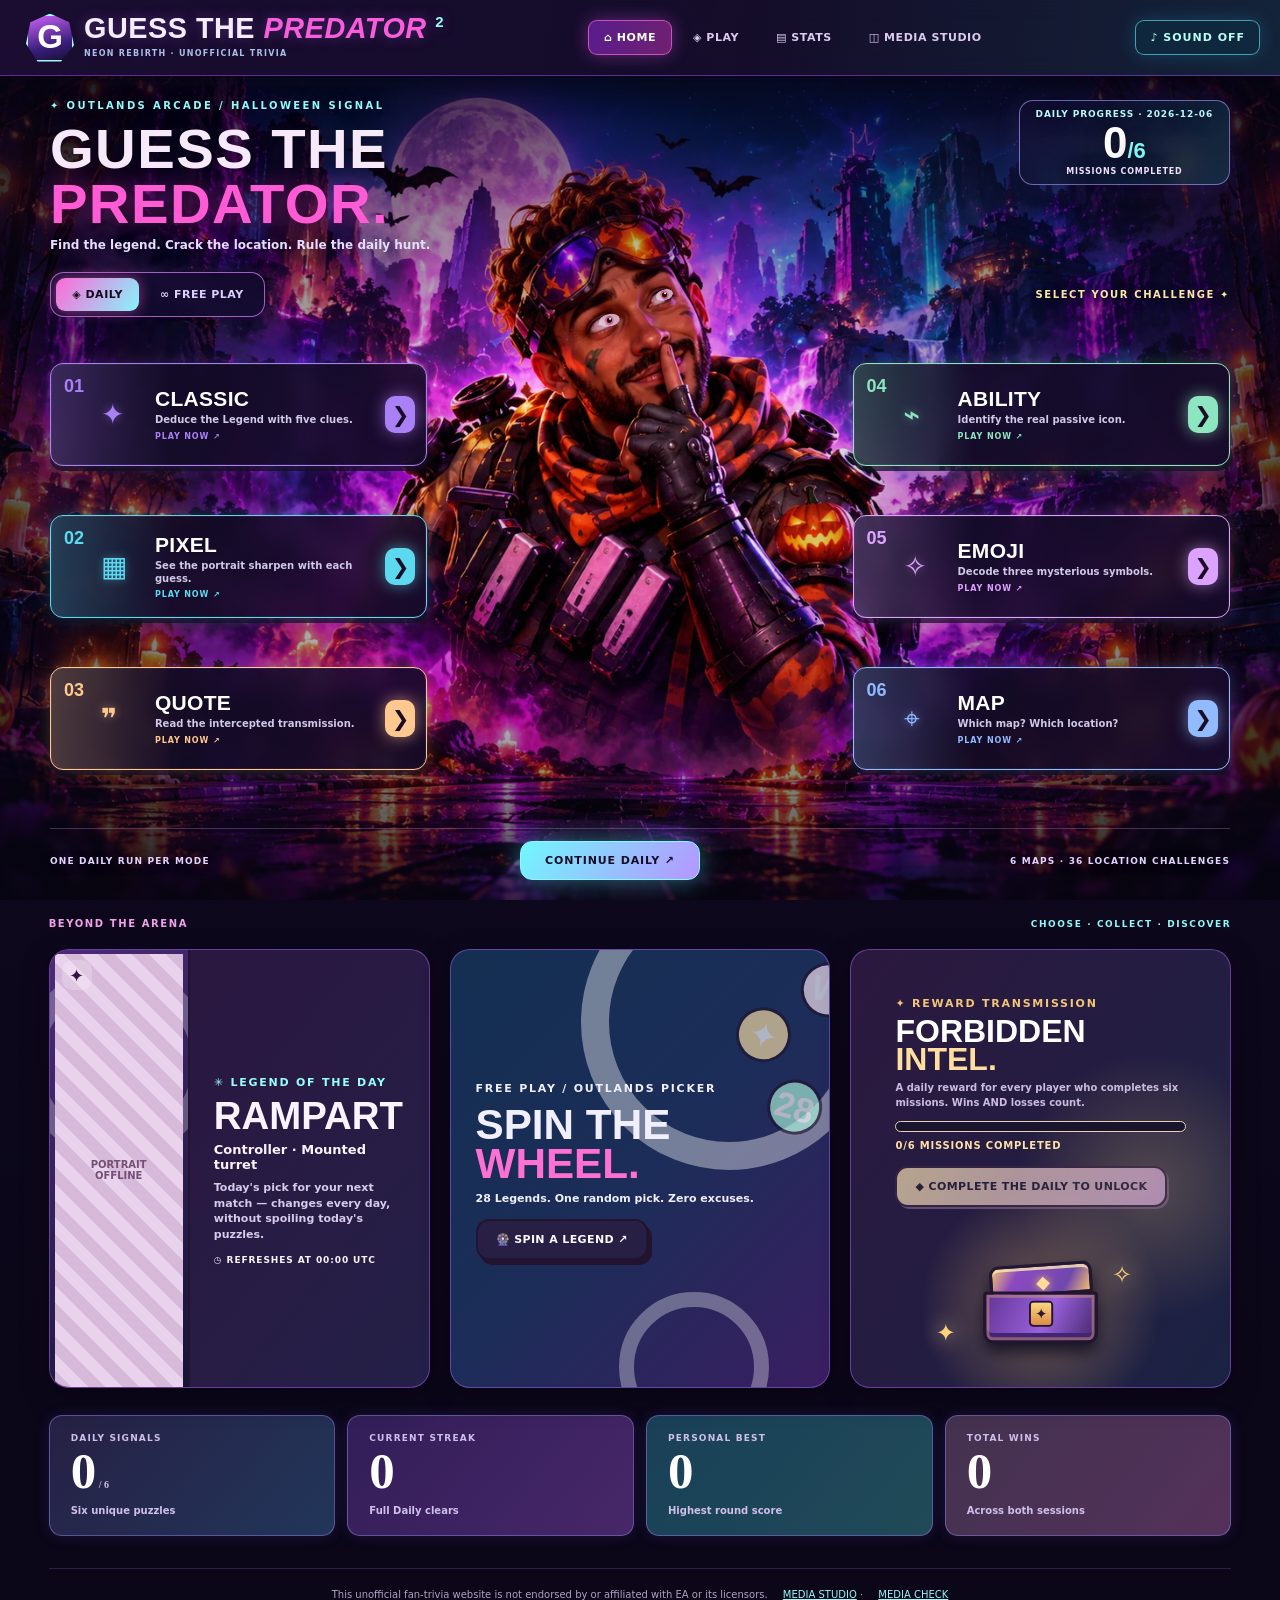
==== index.html @ 8cba3d2e "asd" ====
<!doctype html><html lang="en"><head><meta charset="utf-8"/><meta name="viewport" content="width=device-width,initial-scale=1"/><meta name="theme-color" content="#0b071b"/><meta name="description" content="Guess the Predator 2 — unofficial six-mode deduction arcade with Daily and Free Play."/><link rel="icon" href="./assets/favicon.svg" type="image/svg+xml"/><link rel="stylesheet" href="./styles.css?v=2.0.0"/><title>Guess the Predator 2 — Neon Rebirth</title></head><body><div id="app"></div><script type="module" src="./src/app.mjs?v=2.0.0"></script></body></html>
---- styles.css ----
:root{font-family:'DM Sans','Segoe UI',system-ui,sans-serif;color:#291339;background:#f4c3df;font-synthesis:none;text-rendering:optimizeLegibility;--ink:#2b173d;--muted:#6c5878;--pink:#f35eab;--hot:#ec4c9c;--pale:#fff3fa;--lav:#9a75e7;--lime:#b2f4d1;--blue:#afdffc;--border:rgba(49,24,64,.20);--shadow:5px 6px 0 #30183e}
*{box-sizing:border-box}html{scroll-behavior:smooth}body{margin:0;min-width:320px}button,input,select{font:inherit}button{cursor:pointer}button:disabled{cursor:not-allowed;opacity:.48;transform:none!important}a{color:inherit}button:focus-visible,input:focus-visible,select:focus-visible{outline:3px solid #fb57a6;outline-offset:3px}h1,h2,h3,p{margin-top:0}h1,h2,h3,.caps{font-family:'Barlow Condensed',Impact,sans-serif}body:before{content:"";position:fixed;inset:0;z-index:-3;background:radial-gradient(circle at 83% 14%,#ffe8a7 0,transparent 24%),radial-gradient(circle at 8% 44%,#d5abff 0,transparent 33%),radial-gradient(circle at 70% 82%,#ff93c8 0,transparent 34%),#f5c3e2}.wrap{width:min(1350px,calc(100% - 64px));margin-inline:auto}.app{position:relative;min-height:100vh;overflow:hidden}.app:before{content:"";position:fixed;inset:0;z-index:-2;pointer-events:none;opacity:.12;background:linear-gradient(90deg,#43234c 1px,transparent 1px),linear-gradient(#43234c 1px,transparent 1px);background-size:46px 46px;mask-image:linear-gradient(90deg,transparent,#000 30%,#000 80%,transparent)}.app:after{content:"";position:fixed;top:10%;right:-14%;width:42vw;height:42vw;pointer-events:none;border:70px solid #fa98cd22;border-radius:50%;z-index:-1}.app.no-motion *,.app.no-motion *:before,.app.no-motion *:after{animation:none!important;transition:none!important}
.top{height:83px;display:flex;align-items:center;justify-content:space-between;gap:18px;border-bottom:2px solid var(--ink);background:#fff6fadd;backdrop-filter:blur(12px);position:relative;z-index:8}.brand{display:flex;gap:11px;align-items:center;background:transparent;border:0;color:var(--ink);text-align:left;min-width:0}.brand-icon{display:grid;place-items:center;width:48px;height:48px;background:var(--ink);color:#ff83c5;font-size:30px;font-weight:900;clip-path:polygon(50% 0,100% 95%,0 95%);filter:drop-shadow(3px 3px 0 #e874b1)}.brand-text strong{font-family:'Barlow Condensed','Arial Narrow',Impact,sans-serif;font-size:25px;font-weight:900;letter-spacing:.01em;line-height:.9;display:block}.brand-text small{font-size:9px;letter-spacing:.15em;font-weight:900;color:#9b548e}.topnav,.top-actions{display:flex;gap:10px;align-items:center}.nav-item{background:transparent;border:0;border-radius:9px;padding:11px 13px;color:var(--ink);font-weight:900;font-size:11px;letter-spacing:.06em}.nav-item:hover,.nav-item.active{background:#ffdef0}.top-actions .switch{border-radius:9px;border:2px solid var(--ink);background:#fff;padding:10px 14px;font-size:10px;font-weight:900;box-shadow:2px 3px 0 var(--ink);white-space:nowrap}
.btn{border:2px solid var(--ink);background:#fff;color:var(--ink);padding:12px 18px;border-radius:13px;font-size:12px;font-weight:900;letter-spacing:.035em;box-shadow:4px 5px 0 var(--ink);transition:transform .16s ease,box-shadow .16s ease,background .16s ease;position:relative;isolation:isolate;overflow:hidden}.btn:hover:not(:disabled){transform:translate(-1px,-3px);box-shadow:5px 8px 0 var(--ink)}.btn:active:not(:disabled){transform:translate(3px,3px);box-shadow:1px 2px 0 var(--ink)}.btn:after{content:"";position:absolute;inset:-40%;transform:translateX(-180%) rotate(18deg);background:linear-gradient(90deg,transparent,#fff7,transparent);z-index:-1;transition:transform .6s}.btn:hover:after{transform:translateX(180%) rotate(18deg)}.btn.pink{background:#ff70af}.btn.dark{background:var(--ink);color:#fff5f9}.btn.lilac{background:#cbaaff}.btn.mint{background:#aff4d9}.btn.small{padding:9px 12px;border-radius:9px;box-shadow:2px 3px 0 var(--ink)}.btn.flat{box-shadow:none}.btn.ghost{background:#fff7fbac}.btn:disabled{box-shadow:2px 2px 0 #805f8c}
.pill{display:inline-flex;align-items:center;gap:7px;border:1.8px solid var(--ink);background:#fff1fa;border-radius:99px;padding:6px 11px;font-size:10px;font-weight:900;letter-spacing:.11em}.mini-dot{width:8px;height:8px;background:#22b385;border-radius:50%;box-shadow:0 0 0 3px #b8f7d9}.lead{font-size:14px;line-height:1.7;color:#5c3e6a;max-width:530px}.hero{display:grid;grid-template-columns:1fr 0.92fr;gap:29px;padding-top:42px;align-items:stretch}.hero-copy{padding:46px 0 30px}.hero h1{font-size:clamp(80px,10vw,148px);font-weight:900;line-height:.78;letter-spacing:-.02em;margin:25px 0 28px}.hero h1 span{color:#ef3c98;text-shadow:3px 4px 0 #4c2557}.hero .lead{font-size:17px}.hero-actions{display:flex;flex-wrap:wrap;gap:12px;margin:26px 0}.kicker{font-size:11px;letter-spacing:.16em;font-weight:900;color:#9b356e}.hero-post{font-size:10px;color:#8c5d7b;font-weight:800;letter-spacing:.07em}.hero-stage{min-height:430px;position:relative;background:linear-gradient(145deg,#bd94fc,#ff9ece 62%,#ffc4da);border:3px solid var(--ink);box-shadow:8px 9px 0 var(--ink);border-radius:24px;overflow:hidden;isolation:isolate}.stage-grid{position:absolute;inset:0;background:linear-gradient(90deg,#fff3 1px,transparent 1px),linear-gradient(#fff3 1px,transparent 1px);background-size:40px 40px;opacity:.4}.stage-ring{position:absolute;width:420px;height:420px;border:32px solid #ffffff55;top:6%;left:12%;border-radius:50%}.stage-star{position:absolute;right:25px;top:22px;font-size:52px;color:#39194c;transform:rotate(-15deg)}.stage-badge{position:absolute;top:27px;left:27px;background:#fff5f9;border:2px solid var(--ink);border-radius:8px;padding:10px 14px;font-size:10px;font-weight:900;letter-spacing:.16em;box-shadow:3px 4px 0 var(--ink);z-index:2}.stage-silhouette{position:absolute;inset:40px 15% 0;display:flex;align-items:flex-end;justify-content:center;z-index:1}.stage-silhouette .portrait-holder{height:105%;width:95%;filter:drop-shadow(5px 4px 0 #35113a33)}.stage-silhouette .portrait-holder img{width:100%;height:100%;object-fit:contain;object-position:bottom}.stage-silhouette.ghost-a{transform:translateX(-17%) scale(.92);opacity:.21;mix-blend-mode:screen;animation:echoLeft 8s ease-in-out infinite}.stage-silhouette.ghost-b{transform:translateX(19%) scale(.94);opacity:.18;mix-blend-mode:screen;animation:echoRight 8s ease-in-out infinite}.stage-silhouette.main{animation:heroBob 8s ease-in-out infinite}.stage-caption{position:absolute;left:20px;bottom:19px;z-index:2;background:var(--ink);color:#fff;padding:10px 16px;border-radius:8px;font-size:12px;font-weight:900}.stage-small{position:absolute;right:22px;bottom:24px;z-index:2;color:#fff;font-size:15px;font-weight:900}
@keyframes heroBob{50%{transform:translateX(-3%) translateY(-8px)}}@keyframes echoLeft{50%{transform:translateX(-28%) scale(.91);opacity:.29}}@keyframes echoRight{50%{transform:translateX(26%) scale(.94);opacity:.10}}
.dash{display:grid;grid-template-columns:repeat(4,1fr);gap:14px;margin:35px 0}.stat{background:#fff7fa;border:2px solid var(--ink);border-radius:16px;padding:17px 21px;box-shadow:4px 5px 0 var(--ink);min-height:105px}.stat:nth-child(2){background:#dbb9ff}.stat:nth-child(3){background:#bdf2df}.stat:nth-child(4){background:#ffd9aa}.stat label{display:block;color:#754c7c;font-size:9px;font-weight:900;letter-spacing:.13em}.stat strong{display:block;font-family:'Barlow Condensed';font-size:51px;font-weight:900;line-height:1.1}.stat small{font-size:10px;color:#754c7c;font-weight:800}
.section-head{display:flex;align-items:end;justify-content:space-between;gap:10px;margin:49px 0 18px}.section-head h2{font-size:64px;font-weight:900;line-height:.9;margin:7px 0}.section-head h2 span{color:#ee4196}.section-head p{margin:0;color:#734f77;font-size:12px}.session-tabs{display:inline-flex;background:#fff4fa;padding:5px;border:2px solid var(--ink);border-radius:13px;gap:4px}.session-tabs button{border:0;padding:10px 16px;border-radius:8px;font-weight:900;font-size:11px;background:transparent;color:#6d4d75}.session-tabs button.active{background:var(--ink);color:#fff}
.mode-grid{display:grid;grid-template-columns:repeat(5,minmax(0,1fr));gap:13px;margin-bottom:70px}.mode-tile{border:2px solid var(--ink);background:var(--tile);border-radius:18px;padding:19px 17px 17px;text-align:left;min-width:0;min-height:290px;display:flex;flex-direction:column;align-items:flex-start;justify-content:space-between;box-shadow:5px 6px 0 var(--ink);transition:transform .18s,box-shadow .18s;position:relative;overflow:hidden}.mode-tile:hover{transform:translateY(-6px) rotate(-1deg);box-shadow:7px 12px 0 var(--ink)}.mode-tile:after{content:"";width:160px;height:160px;position:absolute;top:27px;right:-83px;border:16px solid #fff7;border-radius:50%;pointer-events:none}.mode-index{font-size:10px;font-weight:900;letter-spacing:.16em;background:#fff8;padding:7px 8px;border-radius:8px}.mode-icon{align-self:center;font-size:90px;font-family:'Barlow Condensed',Impact,sans-serif;line-height:1;color:#341341;text-shadow:4px 4px 0 #ffffff88;transform:rotate(-8deg);transition:transform .22s}.mode-tile:hover .mode-icon{transform:rotate(0deg) scale(1.14)}.mode-bottom h3{font-size:42px;line-height:.9;margin:0 0 7px;word-break:normal}.mode-bottom p{font-size:11px;font-weight:600;color:#493352;margin:0;line-height:1.55}.mode-bottom small{display:block;margin:10px 0 0;font-weight:900;font-size:9px;letter-spacing:.07em}
.home-footer{font-size:10px;color:#6e5576;padding:25px 0 40px;border-top:2px solid #381e4e44;text-align:center;font-weight:800}.home-footer a{text-decoration:underline}
.game{padding:22px 0 65px}.game-topline{display:flex;justify-content:space-between;align-items:center;gap:12px}.tiny-link{background:transparent;border:0;font-size:11px;font-weight:900;color:#583664;padding:11px 0}.game-titlebar{display:flex;align-items:center;justify-content:space-between;gap:15px;margin:13px 0 12px}.game-titlebar h1{font-size:clamp(49px,6vw,77px);font-weight:900;line-height:.9;margin:4px 0 8px}.game-titlebar p{font-size:12px;margin:0;color:#714e7a}.game-status{display:flex;align-items:center;gap:12px;flex-wrap:wrap;justify-content:flex-end}.game-timer{display:flex;gap:7px;align-items:center;background:#fff2f7;border:2px solid var(--ink);border-radius:12px;padding:11px 13px;font-family:'Barlow Condensed';font-size:27px;font-weight:900;box-shadow:3px 4px 0 var(--ink);white-space:nowrap}.game-timer.urgent{background:#ff7fa3;animation:timerPulse .9s ease-in-out infinite}@keyframes timerPulse{50%{box-shadow:0 0 0 4px #ff669d66,3px 4px 0 var(--ink)}}.game-timer i{font-style:normal;font-size:20px}.game-attempts{font-family:'Barlow Condensed';font-size:30px;line-height:1;font-weight:900;background:#cba9f9;padding:11px 13px;border-radius:12px;border:2px solid var(--ink);box-shadow:3px 4px 0 var(--ink)}
.mode-rail{display:grid;grid-template-columns:repeat(5,1fr);gap:8px;margin-bottom:14px}.mode-tab{display:flex;align-items:center;gap:9px;padding:10px 13px;border-radius:12px;background:#fff4fa;border:2px solid #47295188;color:#62436c;text-align:left;font-size:11px;font-weight:900}.mode-tab b{font-size:18px;line-height:1}.mode-tab.active{background:var(--tile);border-color:var(--ink);color:var(--ink);box-shadow:3px 4px 0 var(--ink)}.mode-tab.done:after{content:'✓';font-size:15px;margin-left:auto;color:#179b6d}
.style-strip{display:flex;gap:12px;flex-wrap:wrap;align-items:center;justify-content:space-between;margin-bottom:16px;background:#fff9fc;border:2px solid #3d204f88;padding:11px 15px;border-radius:13px}.style-strip strong{font-size:11px;letter-spacing:.08em}.style-strip .style-description{font-size:10px;color:#76507b}.style-options{display:flex;align-items:center;gap:5px}.segment{border:1.6px solid #68446f;background:transparent;border-radius:9px;padding:8px 12px;font-size:10px;font-weight:900;color:#744d7c}.segment.active{background:var(--ink);color:#fff}.segment:disabled{opacity:.55}.style-strip .rush-btn{background:#ffe0ee;border-color:#ee4c91}.style-strip .rush-btn.active{background:#ff6daa;border-color:var(--ink);color:var(--ink)}
.game-layout{display:grid;grid-template-columns:minmax(0,2fr) minmax(0,3fr);gap:17px;align-items:stretch}.clue-card,.guess-card{min-width:0;border:2px solid var(--ink);border-radius:19px;box-shadow:5px 6px 0 var(--ink);overflow:hidden;background:#fff7fc}.panel-top{padding:11px 16px;display:flex;align-items:center;justify-content:space-between;border-bottom:2px solid #37223e44;background:#dfb8fa;font-size:10px;font-weight:900;letter-spacing:.1em}.panel-top small{font-size:9px;color:#694171;font-weight:900}.clue-card .panel-top{background:#edb6e1}.clue-visual{position:relative;height:382px;display:grid;place-items:center;overflow:hidden;background:linear-gradient(145deg,#ead4ff,#fdb7d7 58%,#ffc8c8)}.clue-visual:before{content:"";position:absolute;width:300px;height:300px;border:28px solid #fff8;border-radius:50%;transform:rotate(-14deg)}.clue-visual .classified-mark{position:relative;z-index:2;text-align:center;background:#2c163c;color:#fff7fa;padding:22px 20px;border-radius:15px;border:2px solid #ff7dbe;box-shadow:8px 9px 0 #35174450;transform:rotate(-3deg);width:min(84%,340px)}.classified-mark strong{display:block;font-family:'Barlow Condensed';font-size:56px;line-height:.91;font-weight:900}.classified-mark small{font-size:11px;letter-spacing:.16em;color:#fab1dd}.clue-foot{display:flex;gap:10px;align-items:center;justify-content:space-between;padding:12px 17px;font-size:11px;background:#fff5fb;font-weight:900;color:#6f4a79;min-height:49px}.visual-quote{padding:34px 30px;align-content:center;background:linear-gradient(135deg,#d5b7ff,#ff9cce)}.visual-quote .quote-glyph{position:absolute;top:-29px;left:20px;font-size:176px;color:#fff7;line-height:1}.visual-quote blockquote{position:relative;font-family:'Barlow Condensed';font-size:clamp(31px,3vw,48px);font-weight:700;line-height:1.03;text-align:center;margin:0;color:#321941;z-index:1}.visual-ability{text-align:center;padding:24px}.ability-pictogram{display:grid;place-items:center;width:132px;height:132px;margin:5px auto 10px;background:#fff3f9;border:3px solid var(--ink);box-shadow:6px 7px 0 #3e2255;border-radius:26px;transform:rotate(-6deg);font-size:90px;color:#e43f97}.ability-text{font-family:'Barlow Condensed';font-size:31px;line-height:1.08;font-weight:800;max-width:405px}.visual-emoji{display:flex;flex-wrap:wrap;justify-content:center;align-items:center;align-content:center;gap:12px;padding:25px}.emoji-token{font-size:40px;display:grid;place-items:center;width:79px;height:79px;border:2px solid var(--ink);border-radius:13px;background:#fff2fa;box-shadow:3px 4px 0 var(--ink)}.emoji-token.locked{background:#d4a6cf;color:#7c527e;font-size:33px}.visual-pixel{background:linear-gradient(140deg,#c39ff4,#ed9acf 55%,#ffbfcc);overflow:hidden}.pixel-art{width:100%;height:100%;display:grid;place-items:center;position:relative;overflow:hidden}.pixel-art .portrait-holder{width:var(--pixel-size,70px);height:var(--pixel-size,70px);min-width:var(--pixel-size,70px);min-height:var(--pixel-size,70px);position:absolute;top:50%;left:50%;transform:translate(-50%,-50%) scale(var(--pixel-scale,5.5));image-rendering:pixelated}.pixel-art .portrait-holder img{width:100%;height:100%;object-fit:cover;image-rendering:pixelated}.pixel-dots{position:absolute;inset:0;background:linear-gradient(90deg,#301c4b08 1px,transparent 1px),linear-gradient(#301c4b08 1px,transparent 1px);background-size:14px 14px;pointer-events:none}.pixel-caption{position:absolute;bottom:15px;right:18px;border:2px solid var(--ink);background:#fff3f9;padding:8px 13px;font-size:11px;font-weight:900;border-radius:9px;z-index:3}.portrait-holder{display:flex;align-items:center;justify-content:center;position:relative}.portrait-holder img{width:100%;height:100%;object-fit:cover;display:block}.portrait-unavailable{width:100%;height:100%;display:flex;flex-direction:column;justify-content:center;align-items:center;background:repeating-linear-gradient(45deg,#d7bad9,#d7bad9 12px,#e9d2eb 12px,#e9d2eb 24px);font-size:10px;font-weight:900;color:#734f76;text-align:center;padding:10px}
.guess-card .guess-body{padding:19px 22px 20px}.guess-top{display:flex;align-items:center;justify-content:space-between;gap:10px;margin-bottom:9px}.guess-top h2{font-size:41px;line-height:.96;margin:0}.guess-top small{font-size:10px;font-weight:900;color:#8c618f;letter-spacing:.11em}.search-wrap{position:relative;display:flex;align-items:center;gap:9px}.search-wrap input{min-width:0;flex:1;border:2px solid var(--ink);background:#fffafc;color:var(--ink);border-radius:12px;padding:14px;font-size:14px;font-weight:700;box-shadow:inset 0 2px 0 #eacbe1}.search-wrap .btn{padding:14px}.search-list{position:absolute;top:58px;left:0;right:0;z-index:10;max-height:260px;overflow:auto;border:2px solid var(--ink);border-radius:12px;background:#fff9fc;box-shadow:4px 6px 0 var(--ink)}.search-result{width:100%;display:flex;align-items:center;gap:11px;padding:8px 12px;background:#fff;border:0;border-bottom:1px solid #e7cee7;text-align:left;color:var(--ink);font-size:12px;font-weight:900}.search-result:hover{background:#ffdfed}.search-result .portrait-holder{width:35px;height:37px;flex-shrink:0;border:1px solid #ad79b0;border-radius:7px;overflow:hidden}.search-result small{margin-left:auto;color:#9e6d9d;font-size:9px}.guess-tools{display:flex;gap:9px;align-items:center;flex-wrap:wrap;margin:11px 0 13px}.guess-tools .btn{font-size:10px}.guess-tools small{font-size:10px;color:#916996;font-weight:800}.flash{background:#fff0f6;border:2px solid #ef9bd2;border-radius:11px;padding:10px 12px;display:flex;align-items:center;gap:10px;margin:13px 0;min-height:54px;font-size:11px;font-weight:900}.flash.good{border-color:#27865f;background:#dcffe9}.flash.bad{border-color:#d24d77;background:#ffe3ed}.flash .signal-mark{font-size:23px;flex:0 0 24px}.flash strong{display:block;font-size:12px}.flash small{color:#794a77;font-size:10px}.flash.idle{color:#7c537e}.scanner-head{display:flex;align-items:center;justify-content:space-between;margin:18px 0 8px;gap:9px}.scanner-head strong{font-size:10px;letter-spacing:.08em;font-weight:900}.scanner-head small{font-size:9px;font-weight:900;color:#845c88}.scanner{display:grid;grid-template-columns:repeat(5,minmax(0,1fr));gap:6px}.scan-cell{display:flex;flex-direction:column;justify-content:space-between;align-items:center;text-align:center;padding:11px 4px 9px;border-radius:10px;border:1.8px solid #795480;background:#f4e3f3;min-height:91px;gap:5px;overflow:hidden}.scan-cell small{font-size:8px;letter-spacing:.02em;font-weight:900}.scan-cell strong{font-family:'Barlow Condensed';font-size:clamp(13px,1.4vw,19px);font-weight:800;line-height:1.02;overflow-wrap:anywhere}.scan-cell span{font-size:8px;font-weight:900}.scan-cell.good{background:#aaf2d1;border-color:#167754;color:#174c38}.scan-cell.bad{background:#ffc0d0;border-color:#b3326d;color:#731746}.scan-cell.hinted{background:#f8db9e;border-color:#9f6420;color:#6d4014}.scan-cell.unknown{opacity:.7}.scan-cell.new{animation:popIn .35s cubic-bezier(.19,1.4,.45,1)}@keyframes popIn{0%{transform:scale(.90)}65%{transform:scale(1.04)}100%{transform:scale(1)}}
.hint-row{display:flex;gap:10px;align-items:center;justify-content:space-between;flex-wrap:wrap;margin:13px 0 10px}.hint-row .btn{padding:9px 12px;font-size:10px}.hint-row small{font-size:10px;color:#7e5785;font-weight:800}.tried-list{display:flex;flex-wrap:wrap;gap:5px;margin-top:11px}.tried-list .used{border-radius:7px;background:#eccee3;border:1px solid #916a9a;padding:5px 8px;font-size:9px;font-weight:900}.tried-list .used:after{content:' ×';color:#a33b73}.end-panel{text-align:center;padding:22px 14px 0}.end-panel .rank{display:grid;place-items:center;border-radius:20px;background:#ff91c0;border:3px solid var(--ink);box-shadow:6px 7px 0 var(--ink);width:91px;height:91px;margin:0 auto 16px;font-family:'Barlow Condensed';font-size:70px;font-weight:900;transform:rotate(-5deg)}.end-panel h2{font-size:55px;line-height:.9;margin:0 0 10px}.end-panel p{font-size:12px;color:#714678;line-height:1.6}.end-actions{display:flex;gap:9px;justify-content:center;flex-wrap:wrap;margin-top:16px}.answer-tag{display:flex;align-items:center;justify-content:center;gap:10px;margin:13px 0}.answer-tag .portrait-holder{width:70px;height:73px;border-radius:12px;overflow:hidden;border:2px solid var(--ink)}.answer-tag strong{font-size:22px;font-weight:900}.game-bottom{display:grid;grid-template-columns:1.15fr 1fr;gap:15px;margin-top:18px}.bottom-card{background:#fff7fb;border:2px solid var(--ink);border-radius:16px;padding:16px 18px;box-shadow:3px 4px 0 var(--ink)}.bottom-card h3{font-size:26px;margin:0 0 6px}.bottom-card p{font-size:11px;color:#765880;margin:0;line-height:1.6}.bottom-card .signal-log{display:flex;flex-wrap:wrap;gap:7px;margin-top:10px}.log-item{padding:7px 10px;border-radius:8px;border:1.5px solid #aa6d9d;background:#f9e3ed;font-size:10px;font-weight:800}.log-item.match{background:#c2f5db;border-color:#539b77}.log-item.mismatch{background:#ffd7e5;border-color:#cb7690}
.records{padding:62px 0}.records h1{font-size:clamp(74px,11vw,123px);margin:8px 0 12px;line-height:.82}.records .lead{max-width:700px}.records .dash{margin-top:28px}.record-rows{display:grid;gap:8px;max-width:720px;margin:25px 0}.record-row{display:flex;justify-content:space-between;align-items:center;gap:10px;border:2px solid #54315688;border-radius:12px;padding:12px 16px;background:#fff5fb;font-size:12px;font-weight:900}
.picker-backdrop{position:fixed;inset:0;background:#24112bdd;z-index:25;display:grid;place-items:center;padding:18px;backdrop-filter:blur(7px)}.picker{width:min(1060px,100%);height:min(720px,calc(100vh - 32px));display:flex;flex-direction:column;background:#fff6fb;border:3px solid var(--ink);border-radius:21px;box-shadow:12px 12px 0 #120b20;overflow:hidden}.picker-header{display:flex;justify-content:space-between;gap:15px;align-items:center;padding:19px 24px;background:#f4a6d4;border-bottom:2px solid var(--ink)}.picker-header h2{font-size:47px;line-height:.85;margin:4px 0}.picker-header p{font-size:11px;margin:7px 0 0;color:#6a3f65;font-weight:700}.picker-search{display:flex;align-items:center;gap:9px;padding:13px 22px}.picker-search input{flex:1;min-width:0;border:2px solid var(--ink);border-radius:11px;padding:12px 14px;background:#fff;font-size:13px;font-weight:700}.picker-search select{border:2px solid var(--ink);border-radius:10px;padding:11px;background:#fff;font-size:11px;font-weight:900}.class-filters{display:flex;gap:7px;overflow-x:auto;padding:0 22px 13px;scrollbar-width:thin}.filter-btn{border:2px solid #824d7a;color:#5c3864;background:#fff9fc;border-radius:999px;padding:9px 12px;white-space:nowrap;font-size:10px;font-weight:900}.filter-btn.active{background:#ed5fa5;border-color:var(--ink);color:#291439}.filter-btn:hover{background:#ffe4f0}.picker-count{padding:0 24px 8px;font-size:10px;font-weight:900;color:#7f5a86}.picker-grid{display:grid;grid-template-columns:repeat(6,minmax(0,1fr));gap:10px;padding:11px 22px 22px;overflow-y:auto;align-content:start}.picker-legend{border:2px solid #673d6d;background:#fce5f4;border-radius:12px;min-width:0;overflow:hidden;text-align:left;color:#3e214d;padding:0;box-shadow:2px 3px 0 #512b58;transition:transform .18s,box-shadow .18s}.picker-legend:hover{transform:translateY(-4px);box-shadow:3px 7px 0 #512b58}.picker-legend .portrait-holder{height:126px;background:linear-gradient(155deg,#dbb6f4,#f9bddc);width:100%}.picker-legend strong{display:block;font-size:12px;font-weight:900;padding:9px 9px 0;white-space:nowrap;overflow:hidden;text-overflow:ellipsis}.picker-legend small{display:block;font-size:9px;color:#80588a;padding:2px 9px 10px;font-weight:800}.picker-empty{grid-column:1/-1;font-size:14px;text-align:center;padding:38px;color:#6e4a7b}
.toast{position:fixed;z-index:30;right:22px;bottom:22px;background:#261536;color:#fff;border:2px solid #ffa6d2;padding:12px 16px;border-radius:12px;box-shadow:4px 5px 0 #9f3f82;font-size:12px;font-weight:900;max-width:min(400px,calc(100% - 44px))}.app.no-motion .scan-cell.new{animation:none}.app.no-motion .mode-tile:hover{transform:none}.app.no-motion .hero-stage .stage-silhouette{animation:none}
@media(max-width:1200px){.wrap{width:calc(100% - 40px)}.mode-grid{gap:10px}.mode-tile{padding:15px 12px;min-height:256px}.mode-bottom h3{font-size:36px}.mode-icon{font-size:76px}.game-layout{grid-template-columns:minmax(0,2fr) minmax(0,3fr)}.clue-visual{height:355px}.picker-grid{grid-template-columns:repeat(5,1fr)}}
@media(max-width:950px){.topnav{display:none}.hero{grid-template-columns:1fr 1fr}.hero h1{font-size:clamp(76px,11vw,100px)}.hero-stage{min-height:380px}.dash{grid-template-columns:repeat(2,1fr)}.mode-grid{grid-template-columns:repeat(3,1fr)}.mode-tile{min-height:240px}.game-layout{grid-template-columns:1fr}.clue-visual{height:290px}.guess-card .guess-body{padding:18px}.picker-grid{grid-template-columns:repeat(4,1fr)}.mode-rail{gap:5px}.mode-tab{font-size:9px;padding:9px 7px}}
@media(max-width:600px){.wrap{width:calc(100% - 24px)}.top{height:70px;gap:8px}.brand-icon{width:37px;height:37px;font-size:24px}.brand-text strong{font-size:19px}.brand-text small{font-size:7px}.top-actions .switch{padding:8px;font-size:9px}.top-actions{gap:6px}.hero{grid-template-columns:1fr;padding-top:17px;gap:12px}.hero-copy{padding:18px 0 0}.hero h1{font-size:clamp(79px,19vw,110px);margin:19px 0 22px}.hero .lead{font-size:14px}.hero-stage{min-height:310px}.stage-silhouette .portrait-holder{height:110%}.stage-ring{width:270px;height:270px;top:10%;left:10%}.dash{margin:25px 0;gap:9px}.stat{padding:12px 14px;min-height:86px}.stat strong{font-size:41px}.section-head{margin:39px 0 14px;align-items:flex-start;flex-direction:column}.section-head h2{font-size:55px}.mode-grid{grid-template-columns:repeat(2,1fr);gap:9px;margin-bottom:46px}.mode-tile{min-height:219px}.mode-bottom h3{font-size:34px}.mode-bottom p{font-size:10px}.mode-icon{font-size:66px}.game{padding:14px 0 50px}.game-titlebar{align-items:start}.game-titlebar h1{font-size:53px}.game-status{gap:6px;justify-content:flex-end}.game-timer{font-size:20px;padding:8px 9px}.game-attempts{font-size:22px;padding:9px}.mode-rail{grid-template-columns:repeat(5,minmax(0,1fr));gap:4px}.mode-tab{padding:9px 4px;justify-content:center;flex-direction:column;gap:2px;border-radius:8px;font-size:8px;letter-spacing:0}.mode-tab b{font-size:18px}.style-strip{padding:10px;gap:9px;align-items:flex-start}.style-options{width:100%;flex-wrap:wrap}.segment{padding:8px 9px}.clue-visual{height:275px}.classified-mark strong{font-size:48px}.guess-card .guess-body{padding:14px}.guess-top h2{font-size:35px}.search-wrap input{padding:11px;font-size:12px}.search-wrap .btn{padding:11px 10px}.scanner{gap:4px}.scan-cell{min-height:78px;padding:8px 2px}.scan-cell strong{font-size:13px}.scan-cell small,.scan-cell span{font-size:7px}.game-bottom{grid-template-columns:1fr;gap:10px}.visual-quote blockquote{font-size:33px}.emoji-token{width:58px;height:58px;font-size:30px}.picker-backdrop{padding:6px}.picker{height:calc(100vh - 12px);border-radius:14px}.picker-header{padding:13px}.picker-header h2{font-size:35px}.picker-search{padding:10px 12px;flex-wrap:wrap}.picker-search input{flex-basis:70%}.picker-search select{flex:1}.class-filters{padding:0 12px 12px}.picker-count{padding:0 13px 6px}.picker-grid{grid-template-columns:repeat(3,1fr);gap:7px;padding:8px 11px 15px}.picker-legend .portrait-holder{height:110px}.picker-legend strong{font-size:10px}.picker-legend small{font-size:8px}}
@media(prefers-reduced-motion:reduce){*,*:before,*:after{animation:none!important;transition:none!important;scroll-behavior:auto!important}}
/* A scrollable roster uses full-height portrait cards, never vertically squashed grid rows. */
.picker-grid{flex:1;min-height:0;grid-auto-rows:max-content;align-content:start}
.picker-legend{min-height:172px;align-self:start}
.picker-legend .portrait-holder{height:126px;min-height:126px;display:flex}
@media(max-width:600px){.picker-legend{min-height:152px}.picker-legend .portrait-holder{height:110px;min-height:110px}}

.game-bottom{grid-template-columns:1fr;margin-top:18px}
@media(max-width:600px){.clue-visual{height:220px}.classified-mark strong{font-size:39px}.clue-visual .classified-mark{padding:16px}.visual-quote blockquote{font-size:29px}.ability-pictogram{width:86px;height:86px;font-size:58px}.ability-text{font-size:25px}.emoji-token{width:50px;height:50px;font-size:27px}.pixel-caption{bottom:7px;right:8px}}

/* Transparent, honest offline artwork state; never pretend an abstract icon is a Legend. */
.stage-loading{position:absolute;inset:0;display:flex;gap:4px;flex-direction:column;align-items:center;justify-content:center;pointer-events:none;color:#5f3872;opacity:.42;transition:opacity .35s}
.stage-loading span{font-size:105px;font-weight:900;line-height:1;animation:heroBob 8s ease-in-out infinite}
.stage-loading small{font-size:11px;font-weight:900;letter-spacing:.16em;text-align:center;line-height:1.6}
.hero-stage.art-loaded .stage-loading{opacity:0}
.game-layout,.mode-grid{animation:riseIn .37s ease both}
@keyframes riseIn{from{opacity:.8;transform:translateY(9px)}to{opacity:1;transform:translateY(0)}}

/* === V15 Candycore overrides === */
body:before{
  background:
    radial-gradient(circle at 82% 14%,#ffe8a7 0,transparent 22%),
    radial-gradient(circle at 12% 30%,#ffd5f1 0,transparent 26%),
    radial-gradient(circle at 70% 82%,#ff93c8 0,transparent 33%),
    radial-gradient(circle at 30% 76%,#cab6ff 0,transparent 28%),
    linear-gradient(180deg,#ffd8ef 0,#f6c7e6 45%,#efc2f5 100%);
}
.app:before{
  opacity:.22;
  background:
    radial-gradient(circle at 10% 20%,#ffffff88 0 10px,transparent 12px),
    radial-gradient(circle at 88% 18%,#ffffff55 0 6px,transparent 8px),
    radial-gradient(circle at 25% 85%,#ffffff66 0 7px,transparent 9px),
    linear-gradient(130deg,transparent 0 47%,#ffffff2a 48%,transparent 50%,transparent 100%),
    linear-gradient(310deg,transparent 0 48%,#7d4b8b10 49%,transparent 51%,transparent 100%);
  background-size:auto,auto,auto,180px 180px,140px 140px;
  mask-image:none;
}
.brand-icon{background:linear-gradient(180deg,#321941,#170c28);color:#fff;box-shadow:inset 0 0 0 2px #ff8dcb;filter:drop-shadow(3px 3px 0 #e874b1)}
.brand-apex{font-family:'Barlow Condensed',Impact,sans-serif;font-size:33px;line-height:1;font-weight:900;transform:translateY(-1px)}
.hero-stage{background:linear-gradient(150deg,#9d77ef 0,#f89ec8 54%,#ffd1b7 100%)}
.stage-ribbon{position:absolute;border-radius:999px;background:#fff5;filter:blur(.2px);opacity:.72}
.stage-ribbon.ribbon-a{width:430px;height:30px;top:68px;right:-70px;transform:rotate(-17deg)}
.stage-ribbon.ribbon-b{width:340px;height:22px;left:-80px;bottom:92px;transform:rotate(19deg)}
.stage-orb{position:absolute;border-radius:50%;background:#ffffff44;box-shadow:inset 0 0 0 8px #ffffff22}
.stage-orb.orb-a{width:132px;height:132px;right:18px;bottom:64px}
.stage-orb.orb-b{width:68px;height:68px;left:26px;top:94px}
.stage-chip{position:absolute;z-index:2;border:2px solid var(--ink);background:#fff7fa;border-radius:999px;padding:8px 11px;font-size:9px;font-weight:900;letter-spacing:.14em;box-shadow:3px 4px 0 var(--ink)}
.stage-chip.chip-a{right:22px;top:86px}
.stage-chip.chip-b{left:30px;bottom:72px}
.stage-silhouette .portrait-holder.balanced img{object-fit:contain;object-position:center bottom}
.stage-silhouette.ghost-a{transform:translateX(-28%) scale(.9);opacity:.3}
.stage-silhouette.ghost-b{transform:translateX(29%) scale(.91);opacity:.22}
.stage-silhouette.main{transform:translateY(4px)}
.portrait-holder.balanced{padding:6px}
.portrait-holder.balanced img{object-fit:contain;object-position:center bottom}
.search-result .portrait-holder,.picker-legend .portrait-holder,.answer-tag .portrait-holder{background:linear-gradient(180deg,#ffe8f6,#efcafd)}
.search-result .portrait-holder.balanced,.picker-legend .portrait-holder.balanced,.answer-tag .portrait-holder.balanced{padding:3px}
.search-result .portrait-holder img,.picker-legend .portrait-holder img,.answer-tag .portrait-holder img{object-fit:contain;object-position:center bottom}
.picker-legend .portrait-holder{display:flex;align-items:flex-end;justify-content:center;padding:4px 4px 0}
.picker-legend strong,.picker-legend small{text-align:center}
.picker-legend strong{padding-top:6px}
.visual-pixel{background:linear-gradient(140deg,#a67be8,#f19ac4 55%,#ffc7b6);overflow:hidden}
.pixel-art .portrait-holder.balanced{filter:blur(var(--px-blur,10px)) saturate(1.18) contrast(var(--px-contrast,.8));width:var(--pixel-size,70px);height:var(--pixel-size,70px);min-width:var(--pixel-size,70px);min-height:var(--pixel-size,70px);position:absolute;top:50%;left:50%;transform:translate(-50%,-50%) scale(var(--pixel-scale,5.5));image-rendering:pixelated}
.pixel-art .portrait-holder.balanced img{object-fit:cover;object-position:center 24%;image-rendering:pixelated}
.pixel-dots{background:linear-gradient(90deg,#200f360f 1px,transparent 1px),linear-gradient(#200f360f 1px,transparent 1px);background-size:12px 12px}
.pixel-scan,.pixel-vignette,.pixel-scratch{position:absolute;inset:0;pointer-events:none}
.pixel-scan{background:repeating-linear-gradient(180deg,#ffffff10 0 2px,transparent 3px 8px);mix-blend-mode:screen;opacity:.45}
.pixel-vignette{background:radial-gradient(circle at 50% 50%,transparent 38%,#2f173740 100%)}
.pixel-scratch{background:linear-gradient(115deg,transparent 0 32%,#ffffff70 34%,transparent 36%,transparent 58%,#ffffff70 60%,transparent 62%);mix-blend-mode:screen;opacity:calc((100 - var(--px-progress,50))/100)}
.pixel-scratch.scratch-a{transform:translateX(-6%) rotate(-8deg)}
.pixel-scratch.scratch-b{transform:translateX(8%) rotate(12deg);opacity:calc((100 - var(--px-progress,50))/140)}
.pixel-caption{backdrop-filter:blur(8px)}
.visual-ability{position:relative;overflow:hidden}
.ability-bg{position:absolute;inset:0;opacity:.24;filter:hue-rotate(315deg) saturate(1.3)}
.ability-bg .portrait-holder{width:100%;height:100%;padding:28px}
.ability-bg .portrait-holder img{object-fit:contain;object-position:center bottom;filter:blur(8px) contrast(1.05)}
.ability-dossier{position:relative;z-index:1;background:#fff6fae6;border:2px solid var(--ink);box-shadow:7px 8px 0 #3e2255;border-radius:24px;padding:20px 24px;width:min(88%,420px)}
.ability-signature{font-family:'Barlow Condensed';font-size:28px;line-height:1.02;font-weight:900;margin:0 0 12px;color:#321941}
.ability-role{margin-top:14px;font-size:10px;font-weight:900;letter-spacing:.16em;color:#8d5d8f}
.medal-row{display:flex;flex-wrap:wrap;gap:7px;justify-content:center;margin:11px 0 2px}
.medal{display:inline-flex;align-items:center;gap:6px;background:#fff3cf;border:2px solid var(--ink);padding:7px 10px;border-radius:999px;font-size:10px;font-weight:900;box-shadow:2px 3px 0 var(--ink)}
.end-panel .answer-tag .portrait-holder{background:#fff7fd}
@media(max-width:600px){
  .brand-apex{font-size:26px}
  .stage-chip{padding:6px 9px;font-size:8px}
  .stage-chip.chip-a{top:66px}
  .stage-chip.chip-b{bottom:55px}
  .ability-dossier{padding:14px 16px;width:min(92%,340px)}
  .ability-signature{font-size:21px}
}

/* === V15.1 · Daily Spotlight + Outlands Spin Wheel === */
.daily-extras{display:grid;grid-template-columns:minmax(0,1.25fr) minmax(0,1fr);gap:15px;margin:0 0 25px}
.daily-extras article{min-width:0;position:relative;border:2px solid var(--ink);border-radius:19px;box-shadow:5px 6px 0 var(--ink);overflow:hidden;min-height:205px}
.daily-spotlight{display:grid;grid-template-columns:185px 1fr;align-items:stretch;background:linear-gradient(115deg,#f6a6d5,#ffe1f2 60%,#fff1e3)}
.spotlight-portrait{position:relative;background:linear-gradient(135deg,#bc99f4,#f78ebc);min-height:205px;border-right:2px solid var(--ink);display:flex;align-items:center;justify-content:center;overflow:hidden}
.spotlight-portrait:before{content:"";width:150px;height:150px;border-radius:50%;border:22px solid #ffffff41;position:absolute;top:16px;left:-30px}
.spotlight-portrait .portrait-holder{width:100%;height:100%;min-height:205px;z-index:1;padding:4px 5px 0}
.spotlight-portrait img{object-fit:contain!important;object-position:center bottom!important;filter:drop-shadow(4px 6px 0 #40164c40)}
.spotlight-corner{position:absolute;top:10px;left:12px;border-radius:10px;display:grid;place-items:center;font-size:18px;background:#fff3;color:#331444;width:30px;height:30px;z-index:2}
.spotlight-copy{padding:21px 24px 17px;min-width:0;display:flex;flex-direction:column;align-items:flex-start;justify-content:center}
.spotlight-copy h3{font-size:clamp(39px,3.4vw,56px);line-height:.86;margin:10px 0 10px;color:#2f133e;text-transform:uppercase}
.spotlight-copy .spotlight-role{font-size:13px;font-weight:900;color:#9c3879;margin:0 0 8px}
.spotlight-copy p:not(.spotlight-role){font-size:11px;line-height:1.45;color:#65416a;max-width:360px;font-weight:700;margin:0 0 10px}
.spotlight-reset{font-size:9px;letter-spacing:.1em;font-weight:900;color:#875e89;margin-top:2px}
.wheel-teaser{background:linear-gradient(120deg,#b3eee2 0%,#bbadff 56%,#f3add9 100%);display:flex;align-items:center;padding:20px 25px;isolation:isolate}
.wheel-teaser:before{content:"";position:absolute;right:-48px;top:-76px;width:240px;height:240px;border:28px solid #ffffff64;border-radius:50%;z-index:-1}
.wheel-teaser:after{content:"";position:absolute;right:60px;bottom:-55px;width:120px;height:120px;border:15px solid #ffffff52;border-radius:50%;z-index:-1}
.wheel-teaser-copy{position:relative;z-index:2;max-width:330px}
.wheel-teaser h3{font-size:clamp(35px,3.3vw,48px);line-height:.93;margin:9px 0 8px;color:#2f143e}
.wheel-teaser h3 em{font-style:normal;color:#e72f90;text-shadow:1px 2px 0 #351c4833}
.wheel-teaser p{font-size:11px;color:#4b3655;font-weight:800;margin:0 0 14px}
.wheel-teaser .btn{font-size:11px}
.teaser-bubbles{position:absolute;right:-10px;top:10px;display:grid;gap:6px;transform:rotate(16deg);opacity:.65}
.teaser-bubbles span{font-family:'Barlow Condensed',Impact,sans-serif;font-weight:900;font-size:35px;text-align:center;border:3px solid var(--ink);width:55px;height:55px;border-radius:50%;background:#ffebf8;display:grid;place-items:center}
.teaser-bubbles span:nth-child(2){background:#ffe2a8;transform:translateX(-50px)}.teaser-bubbles span:nth-child(3){background:#aaf5dd}
.wheel-backdrop{position:fixed;inset:0;background:#21122bdc;z-index:38;display:grid;place-items:center;padding:15px;backdrop-filter:blur(9px)}
.wheel-modal{width:min(1090px,100%);max-height:calc(100vh - 30px);overflow-y:auto;border:3px solid var(--ink);border-radius:23px;background:linear-gradient(140deg,#fff3fa,#f4dcff 72%,#d7f9f0);box-shadow:11px 11px 0 #13091e;scrollbar-width:thin}
.wheel-heading{padding:20px 26px;background:#f2a5d6;border-bottom:3px solid var(--ink);display:flex;align-items:center;justify-content:space-between;gap:12px}
.wheel-heading h2{font-size:clamp(36px,4.2vw,57px);line-height:.89;margin:8px 0 6px}.wheel-heading h2 em{font-style:normal;color:#6a348e}
.wheel-heading p{margin:0;font-size:11px;color:#673e6c;font-weight:800}
.wheel-heading .btn{flex-shrink:0}
.wheel-layout{display:grid;grid-template-columns:minmax(0,1.3fr) minmax(280px,.78fr);align-items:center;gap:18px;padding:18px 25px 15px}
.wheel-disc{width:100%;position:relative;padding:12px 14px 4px;display:grid;place-items:center;isolation:isolate}
.wheel-disc:before{content:"";position:absolute;width:83%;aspect-ratio:1;border-radius:50%;background:radial-gradient(circle,#ffb4d7,#aa83f17d 64%,transparent 67%);filter:blur(22px);z-index:-1}
.wheel-disc canvas{width:min(100%,540px);height:auto;aspect-ratio:1;display:block;filter:drop-shadow(8px 10px 0 #32163b30)}
.wheel-arrow{position:absolute;top:0;left:50%;transform:translateX(-50%);font-size:46px;line-height:1;color:#301639;text-shadow:0 2px 0 #fff;z-index:2;filter:drop-shadow(1px 3px 0 #ffd9e9)}
.wheel-side{min-width:0;display:flex;flex-direction:column;align-items:stretch;gap:10px;padding:16px 4px 16px 0}
.wheel-stamp{display:inline-flex;align-self:flex-start;border:2px solid #4f3563;background:#c4f7e1;border-radius:999px;padding:7px 10px;font-size:10px;font-weight:900;letter-spacing:.04em}
.wheel-side h3{font-size:clamp(44px,5vw,72px);line-height:.85;margin:10px 0 6px}
.wheel-side h3 em{color:#ea4099;font-style:normal}
.wheel-pick{min-height:158px;padding:14px;border:2px solid var(--ink);border-radius:17px;background:#fff8fd;display:flex;flex-direction:column;align-items:center;text-align:center;justify-content:center;gap:4px;box-shadow:4px 5px 0 var(--ink)}
.wheel-pick .portrait-holder{height:95px;width:118px;padding:3px 7px 0}
.wheel-pick .portrait-holder img{object-fit:contain!important;object-position:center bottom!important}
.wheel-pick strong{font-size:28px;font-family:'Barlow Condensed',Impact,sans-serif;text-transform:uppercase;font-weight:900;line-height:1}
.wheel-pick small{font-size:10px;color:#805081;font-weight:800}
.wheel-pick-badge{font-size:9px;letter-spacing:.11em;font-weight:900;color:#a33786}
.wheel-pick-empty{font-family:'Barlow Condensed',Impact,sans-serif;font-weight:900;color:#a16fa5;font-size:23px}
.wheel-side>.btn{width:100%;font-size:12px;min-height:46px}
.wheel-help{margin:3px 0 0;color:#714d7a;font-size:10px;line-height:1.5;text-align:center;font-weight:700}
.wheel-roster{border-top:2px dashed #9f76ac;margin:0 25px 20px;padding-top:12px}
.wheel-roster summary{cursor:pointer;color:#673a70;font-size:10px;letter-spacing:.09em;font-weight:900;padding:8px 0}
.wheel-roster-names{display:flex;gap:5px;flex-wrap:wrap;margin:10px 0 7px}
.wheel-roster-names span{font-size:10px;font-weight:800;border:1px solid #946493;background:#fff;border-radius:999px;padding:5px 8px}
@media(max-width:880px){
 .daily-extras{grid-template-columns:1fr 1fr;gap:10px}.daily-spotlight{grid-template-columns:125px 1fr}.spotlight-copy{padding:16px}.spotlight-portrait{min-height:210px}.spotlight-portrait .portrait-holder{min-height:210px}.spotlight-copy h3{font-size:37px}.wheel-teaser{padding:14px}.wheel-teaser h3{font-size:35px}
 .wheel-layout{grid-template-columns:minmax(0,1.35fr) minmax(240px,.75fr);gap:12px;padding:15px}.wheel-disc{padding:8px}
}
@media(max-width:650px){
 .daily-extras{grid-template-columns:1fr;gap:12px;margin-bottom:22px}.daily-extras article{min-height:175px}.daily-spotlight{grid-template-columns:135px 1fr}.spotlight-portrait{min-height:185px}.spotlight-portrait .portrait-holder{min-height:185px}.spotlight-copy{padding:15px}.spotlight-copy h3{font-size:40px}.wheel-teaser{min-height:188px;padding:21px}
 .wheel-backdrop{padding:5px}.wheel-modal{max-height:calc(100vh - 10px);border-radius:15px;box-shadow:4px 4px 0 #13091e}
 .wheel-heading{padding:14px 12px}.wheel-heading h2{font-size:31px;margin:5px 0}.wheel-heading p{font-size:10px;max-width:240px}.wheel-heading .btn{padding:8px;font-size:9px}
 .wheel-layout{grid-template-columns:1fr;gap:0;padding:5px 12px 12px}.wheel-disc{padding:10px 6px 0}.wheel-disc canvas{width:min(100%,350px)}.wheel-arrow{font-size:38px;top:0}
 .wheel-side{padding:8px 4px;align-items:center;gap:8px}.wheel-side h3{display:none}.wheel-side .wheel-pick{min-height:100px;width:100%;padding:9px;box-shadow:2px 3px 0 var(--ink)}.wheel-pick .portrait-holder{width:82px;height:65px}.wheel-side>.btn{min-height:40px}
 .wheel-stamp{align-self:center;font-size:9px}.wheel-help{font-size:9px}.wheel-roster{margin:0 14px 14px;padding-top:7px}
}
@media(prefers-reduced-motion:reduce){.wheel-disc canvas{transition:none!important}}

/* ============================================================
   V15.2 MIRAGE AFTERDARK — true dark-plum / neon-pink palette
   layered on Candycore so the five challenge modes stay familiar.
   ============================================================ */
:root{--ink:#28132f;--hot:#ff4ba8;--pink:#ff6bb2;--lav:#ae86fc;--pale:#fff1fa;--muted:#c7a8cc}
html{background:#160c23}
body{color:#f8e8fc;background:#160c23}
body:before{background:
  radial-gradient(ellipse 56% 52% at 85% 15%,#6c315965 0,transparent 78%),
  radial-gradient(ellipse 60% 48% at 2% 47%,#4e226b9c 0,transparent 75%),
  radial-gradient(ellipse 54% 46% at 50% 92%,#e83b7950 0,transparent 72%),
  linear-gradient(125deg,#170e27 4%,#2a193d 53%,#3d1f40 100%)}
.app{color:#f6eafa}
.app:before{opacity:.36;background:
  radial-gradient(circle at 13% 20%,#ff93d92b 0 12px,transparent 14px),
  radial-gradient(circle at 83% 72%,#f0c0ff26 0 8px,transparent 10px),
  linear-gradient(128deg,transparent 45%,#d75cb31a 47%,transparent 49%),
  linear-gradient(-31deg,transparent 43%,#b578ed18 45%,transparent 47%);
  background-size: 290px 310px,330px 260px,170px 170px,230px 230px;mask-image:none}
.app:after{border-color:#db6cbb13}
.top{background:#21132ceF;border-bottom:2px solid #a96198;box-shadow:0 10px 24px #12081833}
.brand{color:#fff7ff}.brand-text small{color:#f8a5d2}.brand-icon{background:linear-gradient(180deg,#ff69b1,#aa5de0);box-shadow:inset 0 0 0 2px #ffc7e6,4px 4px 0 #120c18;color:#fff}
.nav-item{color:#efceeb}.nav-item:hover,.nav-item.active{background:#eb69bc;color:#1c0d25}
.top-actions .switch{background:#392142;border-color:#c883ba;color:#fff1fb;box-shadow:2px 3px 0 #100819}
.top-actions .switch:hover{background:#63355e;border-color:#ffaada}
.hero h1{color:#fff3f9;text-shadow:5px 6px 0 #170d25}.hero h1 span{color:#ff66b8;text-shadow:3px 4px 0 #2b153f}
.hero .lead,.lead{color:#e4c7e4}.hero-post{color:#d8abd2}
.kicker{color:#ffadd9}.pill{background:#3e2350;color:#fff0fa;border-color:#e899d2}.mini-dot{box-shadow:0 0 0 3px #7cffbc44}
.tiny-link,.game-titlebar p{color:#e4b9db}.tiny-link:hover{color:#fff}
.section-head h2,.section-head p{color:#fff0fb}.section-head h2 span{color:#ff79bc}
.session-tabs{background:#2f1a3d;border-color:#d78cbf}.session-tabs button{color:#e6c1e7}.session-tabs button.active{background:#f969ad;color:#22132b}
.home-footer{color:#e2c0de;border-color:#d37dbd55}
.mode-tile{box-shadow:5px 6px 0 #120817}.mode-tile:hover{box-shadow:8px 11px 0 #100616}
.dash .stat{box-shadow:4px 5px 0 #100818}
.stage-badge,.stage-chip{box-shadow:3px 4px 0 #2f183a}
.hero-stage{box-shadow:8px 9px 0 #100719,0 0 36px #e969bd35}
.daily-spotlight,.wheel-teaser{box-shadow:6px 7px 0 #110718}
.records h1{color:#fff0fc}.records .record-row{color:#301736}
.game-titlebar h1{color:#fff2ff}.game-titlebar .kicker{color:#eeb2de}
.game-attempts{color:#301439}
.game .panel-top,.game .guess-card,.game .clue-card,.game .style-strip,.game .mode-rail,.game .game-bottom{color:#2f173c}
.game .panel-top{color:#3b1c45}
.game .mode-tab{color:#3b1b42}
.style-strip{background:#fce8f4}
.game-bottom .bottom-card{background:#fff1f9;color:#2e1738}
.picker-backdrop{background:#0c0711e8}
.picker{box-shadow:12px 12px 0 #10061a}
.toast{background:#221130;border-color:#ff92cf}
/* Side decoys: non-interactive, always secondary to gameplay; no fake 3D claim. */
.edge-mirage{position:fixed;top:24vh;width:220px;height:490px;z-index:0;pointer-events:none;opacity:.49;filter:drop-shadow(0 12px 30px #ff67cb50);mask-image:linear-gradient(to bottom,transparent 0,#000 16%,#000 77%,transparent 100%)}
.edge-mirage .portrait-holder{height:100%;width:100%;padding:0}
.edge-mirage .portrait-holder img{width:100%;height:100%;object-fit:contain;object-position:center bottom}
.edge-mirage span:not(.portrait-holder):not(.portrait-unavailable){position:absolute;bottom:42px;left:18%;background:#341f46c9;color:#f9e1fb;border:1px solid #fe78bf76;letter-spacing:.13em;border-radius:6px;padding:5px 8px;font-size:9px;font-weight:900}
.edge-left{left:-100px;animation:decoyDriftL 10.5s ease-in-out infinite alternate}
.edge-right{right:-100px;transform:scaleX(-1);animation:decoyDriftR 12.5s ease-in-out infinite alternate}
.edge-right span:not(.portrait-holder):not(.portrait-unavailable){transform:scaleX(-1)}
@keyframes decoyDriftL{from{transform:translate(0,0) rotate(-3deg);opacity:.36}to{transform:translate(18px,-20px) rotate(3deg);opacity:.56}}
@keyframes decoyDriftR{from{transform:scaleX(-1) translate(0,0) rotate(3deg);opacity:.38}to{transform:scaleX(-1) translate(16px,-21px) rotate(-3deg);opacity:.58}}
.app>.wrap,.app>main.wrap{position:relative;z-index:1}
/* Progressive Pixel decryption uses rasterized remote portrait with no canvas readback. */
.visual-pixel{background:linear-gradient(135deg,#241632,#83315d 55%,#ec7da0)}
.pixel-art{width:100%;height:100%;position:relative;display:block;overflow:hidden;background:radial-gradient(circle at center,#ff91d256,#240e3677)}
.pixel-canvas{width:100%;height:100%;object-fit:cover;image-rendering:pixelated;filter:blur(var(--px-blur,12px)) saturate(.8) contrast(1.08);opacity:0;display:block;transform:scale(1.05);transition:filter .35s ease,opacity .25s ease}
.pixel-canvas.loaded{opacity:1}
.pixel-art .portrait-holder.pixel-source{position:absolute;left:0;top:0;width:2px;height:2px;min-width:2px;min-height:2px;overflow:hidden;opacity:0;pointer-events:none;transform:none;filter:none;padding:0;z-index:-1}
.pixel-art .portrait-holder.pixel-source img{width:1px;height:1px;object-fit:cover}
.pixel-error{position:absolute;inset:0;display:grid;place-items:center;color:#ffdde5;font-size:12px;font-weight:900;letter-spacing:.11em;text-shadow:0 2px 6px #0007;pointer-events:none}
.pixel-canvas.loaded~.pixel-error{opacity:0}
.pixel-art .pixel-scratch{pointer-events:none;inset:0;position:absolute;z-index:2;opacity:calc((100 - var(--px-progress,25))/150)}
.pixel-art .scratch-a{background:repeating-linear-gradient(117deg,transparent 0 37px,#f9caee51 38px 41px,transparent 43px 85px);animation:scratchScan 5s linear infinite}
.pixel-art .scratch-b{background:repeating-linear-gradient(-45deg,transparent 0 40px,#fff7ff15 43px 50px,transparent 58px 108px);animation:scratchScan 8s linear infinite reverse}
.pixel-art .pixel-scan{position:absolute;inset:0;z-index:2;background:repeating-linear-gradient(0deg,transparent 0 7px,#eab3ff18 8px 9px);pointer-events:none}
.pixel-art .pixel-vignette{position:absolute;inset:0;z-index:3;box-shadow:inset 0 0 90px 24px #210d397f;pointer-events:none}
@keyframes scratchScan{to{transform:translateX(76px)}}
.pixel-dots{background:radial-gradient(circle at center,transparent 30%,#20112935 100%);pointer-events:none}
.pixel-caption{background:#20132feE;color:#ffc4e5;border-color:#df72b0}
/* Ability contains absolutely no identifying words or in-game title until solved. */
.visual-ability{background:radial-gradient(circle at 50% 40%,#94498d 0,#3c244e 54%,#231332 100%);position:relative}
.ability-stage{position:relative;width:100%;height:100%;display:grid;place-items:center;isolation:isolate}
.ability-outer-orbit{position:absolute;width:min(72%,260px);aspect-ratio:1;border-radius:50%;border:2px dashed #f7c7f67a;box-shadow:0 0 0 16px #dd70c713,0 0 0 29px #ee91cb09;animation:orbitTurn 16s linear infinite}
@keyframes orbitTurn{to{transform:rotate(360deg)}}
.ability-symbol{position:relative;display:grid;place-items:center;width:clamp(170px,20vw,232px);aspect-ratio:1;background:linear-gradient(135deg,#f6eef2,#e6ddeb);border:3px solid #fff5fb;border-radius:28px;box-shadow:10px 12px 0 #1d0e26,0 0 38px #ff84c66b;overflow:hidden;z-index:1;transform:rotate(-4deg)}
.ability-symbol img{width:100%;height:100%;object-fit:contain;position:absolute;inset:0;z-index:2;opacity:0;transition:opacity .22s}
.ability-symbol.ability-loaded img{opacity:1}
.ability-symbol .ability-wait,.ability-symbol .ability-fail{font-size:12px;font-weight:900;color:#704870;letter-spacing:.09em;text-align:center;padding:20px}
.ability-symbol .ability-fail{display:none}
.ability-symbol.ability-offline .ability-wait{display:none}
.ability-symbol.ability-offline .ability-fail{display:block}
.ability-symbol.ability-loaded .ability-wait{display:none}
.ability-tag{position:absolute;bottom:20px;left:50%;transform:translateX(-50%);white-space:nowrap;color:#ffe0f8;background:#2b183fd9;border:1px solid #f993da87;border-radius:999px;padding:8px 13px;font-size:10px;letter-spacing:.13em;font-weight:900}
.game .clue-foot{color:#65416e}
@media(max-width:1150px){.edge-mirage{width:165px;height:390px;top:31vh}.edge-left{left:-105px}.edge-right{right:-105px}}
@media(max-width:940px){.edge-mirage{display:none}}
@media(max-width:600px){
  .brand-text small{color:#ffc1e3}
  .game-titlebar h1{color:#fff4ff}
  .ability-symbol{width:160px;max-width:60vw;border-radius:22px;box-shadow:6px 7px 0 #1d0e26,0 0 25px #ff84c64b}
  .ability-tag{font-size:8px;bottom:9px}
  .ability-outer-orbit{width:175px}
}
.app.no-motion .edge-mirage,.app.no-motion .ability-outer-orbit,.app.no-motion .pixel-scratch{animation:none!important}
@media(prefers-reduced-motion:reduce){.edge-mirage,.ability-outer-orbit,.pixel-scratch{animation:none!important}}
/* Make both holographic side figures visible without stealing clicks or text focus. */
@media(min-width:1151px){
 .edge-mirage{z-index:2;top:27vh;width:205px;height:465px;opacity:.34;mix-blend-mode:screen;filter:grayscale(.15) saturate(1.25) drop-shadow(0 0 25px #ff78d35a)}
 .edge-left{left:-37px}
 .edge-right{right:-37px}
}
@media(min-width:941px) and (max-width:1150px){
 .edge-mirage{z-index:2;top:28vh;width:162px;height:370px;opacity:.26;mix-blend-mode:screen}
 .edge-left{left:-45px}.edge-right{right:-45px}
}
/* Bring the decrypted character forward; the image must never hide behind scan decor. */
.pixel-art .pixel-canvas.loaded{opacity:1!important;position:relative;z-index:1;filter:blur(var(--px-blur,12px)) saturate(1.15) brightness(1.12) contrast(1.18)}
.pixel-art .pixel-scratch{opacity:calc((100 - var(--px-progress,25))/220)}
.pixel-art .pixel-scan{z-index:2;opacity:.20}
.pixel-art .pixel-vignette{z-index:3;box-shadow:inset 0 0 60px 10px #210d394f}

/* OUTLANDS UNLEASHED V16 — more color, controlled contrast */
:root{--v16-plum:#302342;--v16-purple:#9f79f1;--v16-pink:#ff75b2;--v16-cyan:#51d5e3;--v16-orange:#ffbf79;--v16-lime:#b8ef8e}
body:before{background:radial-gradient(circle at 85% 8%,#b8d4fa70,transparent 29%),radial-gradient(circle at 9% 60%,#e6a1dc5e,transparent 36%),radial-gradient(circle at 55% 95%,#98dddb55,transparent 37%),linear-gradient(140deg,#30253e 0%,#3b2b53 47%,#284c64 100%)}
.app:before{background:radial-gradient(circle at 10% 20%,#ffffff1b 0 7px,transparent 8px),radial-gradient(circle at 80% 76%,#ffffff17 0 12px,transparent 13px);background-size:100px 130px,180px 170px;opacity:.32}
.top{background:#251e38ed;border-bottom-color:#6c4a86;box-shadow:0 4px 25px #110d206b}
.top .brand,.top .nav-item{color:#fff2fc}.brand-text small{color:#e6abd2}.top .nav-item.active,.top .nav-item:hover{background:#a45f9c;color:#fff}.top-actions .switch{background:#ded0f4;color:#241935;border-color:#3f2d50}
.hero-stage{background:linear-gradient(145deg,#5948a5,#dc78ae 55%,#57b6ca)}
.hero .lead,.hero-post,.section-head p,.spotlight-reset{color:#e2cce9}
.hero .pill{color:#301d3d;background:#a4e2dd}
.daily-spotlight{background:#c1adef;color:#281a38}.daily-spotlight p,.daily-spotlight .spotlight-role{color:#482b5c}
.wheel-teaser{background:#56c8d3;color:#271e3a}.wheel-teaser h3,.wheel-teaser p,.wheel-teaser .kicker{color:#261836}
.intel-vault{background:linear-gradient(120deg,#6d4eaa,#355778);color:#fff5fa;border:2px solid #d59cfc;border-radius:20px;padding:22px 25px;margin:22px 0;box-shadow:5px 6px 0 #1a1023}
.intel-top{display:flex;gap:16px;justify-content:space-between;flex-wrap:wrap;font-size:10px;font-weight:900;letter-spacing:.12em;color:#bdf9f2}
.intel-vault h3{font-size:35px;line-height:1;margin:14px 0 8px;color:#fff2fb}.intel-vault p{line-height:1.65;font-size:13px;margin-bottom:13px;color:#e8dcf5}.intel-progress{height:12px;background:#271a3f;border-radius:50px;overflow:hidden;border:1px solid #a58fe3}.intel-progress span{display:block;background:linear-gradient(90deg,#86f5d5,#ffcb89);height:100%;transition:width .3s}.intel-vault.unlocked{background:linear-gradient(115deg,#245d73,#5862a5)}
.mode-tile:nth-child(1){background:#ff90b5}.mode-tile:nth-child(2){background:#b5a0fb}.mode-tile:nth-child(3){background:#7bd9e2}.mode-tile:nth-child(4){background:#b7e7a9}.mode-tile:nth-child(5){background:#ffc48b}.mode-tile:nth-child(6){background:#a3c8ff}
.mode-icon,.mode-bottom h3,.mode-bottom p,.mode-index{color:#231633}.mode-tile:hover{box-shadow:7px 12px 0 #160e21}
.game .guess-card{background:#e3d2f4}.game .clue-card{background:#bfade3}.game .style-strip{background:#b5e3e9}.game .panel-top{background:#af92df;color:#271a40}.game .guess-card .panel-top{background:#80d9df}.guess-top h2{color:#2e1c45}
.search-wrap input{background:#f8f3fe;color:#291d3b}.scanner .scan-cell{background:#ded6f4;color:#2c1d40}.scanner .scan-cell.good{background:#8ee7c6;color:#1c493d}.scanner .scan-cell.bad{background:#ffadc1;color:#632a48}.scanner .scan-cell.hinted{background:#ffe0a5;color:#5c3a15}
.flash.idle{background:#f5ebff;color:#322044}.flash.good{background:#b9f0d3;color:#1f4c3d}.flash.bad{background:#ffc8da;color:#6c244b}
.wheel-modal{color:#2b193d!important;background:#e7d8f8!important}.wheel-modal .wheel-heading,.wheel-modal .wheel-side{color:#29163c!important}.wheel-modal h2,.wheel-modal h3,.wheel-modal p,.wheel-modal .wheel-stamp,.wheel-modal .wheel-help,.wheel-pick,.wheel-pick strong,.wheel-pick small,.wheel-roster,.wheel-roster summary{color:#2c193d!important}.wheel-modal .kicker{color:#613d8b!important}.wheel-modal .btn.dark{color:#fff!important;background:#352247!important}.wheel-pick-empty{color:#593c6c!important}
/* Voice mode with explicit synthetic fallback, never mislabeled as original character audio */
.voice-visual{background:radial-gradient(circle at 50% 15%,#ffcafc,#967cd1 65%,#68559d);display:flex;flex-direction:column;gap:11px;justify-content:center;padding:24px;text-align:center}
.voice-visual:before{display:none}.voice-mark{font-size:45px;color:#3f2067}.voice-wave{height:82px;display:flex;align-items:center;justify-content:center;gap:5px}.voice-wave i{display:block;width:7px;height:calc(12px + (var(--i) * 13px) % 50px);height:25px;background:#4c327d;border-radius:12px;animation:voiceRise 1.2s ease-in-out infinite alternate;animation-delay:calc(var(--i)*-65ms)}
.voice-wave i:nth-child(3n){height:66px;background:#f766ab}.voice-wave i:nth-child(4n){height:38px;background:#72e1ce}
@keyframes voiceRise{to{transform:scaleY(.35)}}.voice-visual h3{font-size:39px;line-height:1;margin:3px 0;color:#2d164a}.voice-visual p{max-width:320px;font-size:12px;color:#452f65;margin:0 auto;line-height:1.5}.voice-controls{display:flex;gap:10px;justify-content:center;flex-wrap:wrap}.voice-fallback{background:#fff7;border:1px solid #4e3678;border-radius:9px;padding:7px 12px;font-size:12px;color:#28173b;max-width:345px}.voice-fallback summary{cursor:pointer;font-weight:900}.voice-fallback p{padding:7px 0;font-weight:700}
/* Two-step Map mode */
.map-challenge{display:grid;grid-template-columns:minmax(0,1.1fr) minmax(0,.9fr);gap:17px;margin-top:22px}.map-frame,.map-terminal{background:#e4d7f2;border:2px solid #362345;border-radius:18px;box-shadow:5px 6px 0 #130d1e;overflow:hidden;color:#2c193d}.map-frame .panel-top{color:#2e1d43!important;background:#9bdddf!important}.map-photo{position:relative;min-height:355px;background:radial-gradient(circle,#7268a1,#3f365f);overflow:hidden}.map-img-candidate{display:none;position:absolute;inset:0;width:100%;height:100%;object-fit:cover}.map-img-candidate.active{display:block}.map-offline{position:absolute;inset:0;display:flex;flex-direction:column;align-items:center;justify-content:center;text-align:center;gap:10px;color:#f5e8ff;padding:32px}.map-offline b{font-size:21px;letter-spacing:.11em}.map-offline p{max-width:320px;font-size:12px}.map-offline span{font-size:15px;font-weight:800;color:#b8f0de}.map-credit{background:#2e2544;color:#d7c6e8;font-size:10px;padding:11px 14px}.map-terminal{padding:26px}.map-terminal .kicker{color:#77559a}.map-terminal h2{font-size:55px;margin:13px 0;line-height:.94}.map-terminal p{font-size:13px;line-height:1.65;color:#5b4177}.map-choices{display:grid;grid-template-columns:repeat(2,minmax(0,1fr));gap:10px}.map-choice{padding:13px 9px;background:#a1dce7;color:#302040;border:2px solid #302040;border-radius:12px;font-size:12px;font-weight:900;min-height:54px;box-shadow:2px 3px 0 #322242}.map-choice:hover{transform:translateY(-2px);background:#ffb5d8}.map-choice.eliminated{opacity:.53;text-decoration:line-through;box-shadow:none}.map-trail{margin-top:18px;font-size:11px;color:#754a71}.map-game .game-titlebar h1{color:#fff5ff}
@media(max-width:950px){.map-challenge{grid-template-columns:1fr}.map-photo{min-height:280px}}
@media(max-width:600px){.map-photo{min-height:210px}.map-terminal{padding:18px}.map-terminal h2{font-size:43px}.map-choices{gap:7px}.map-choice{font-size:10px}.voice-visual h3{font-size:31px}.intel-vault{padding:16px}}
@media(prefers-reduced-motion:reduce){.voice-wave i{animation:none}}
.wheel-settings{display:grid;gap:12px;margin:12px 0 6px;padding:13px;background:#f2e5fd;border:1px solid #765c93;border-radius:12px}.wheel-settings label{font-size:11px;font-weight:900;color:#2e1d3e}.wheel-settings select{padding:7px;margin-left:12px;border:2px solid #6c4f7a;border-radius:8px;background:#fff;color:#261a35}.wheel-check{display:inline-flex;align-items:center;gap:5px;font-size:11px;color:#352344;font-weight:800}.wheel-check input{accent-color:#914cc2}.wheel-roster-names{display:grid;grid-template-columns:repeat(4,1fr);gap:7px}.wheel-roster-names .wheel-check{background:#fce5fa;border-radius:8px;border:1px solid #765c93;padding:7px}
@media(max-width:600px){.wheel-roster-names{grid-template-columns:repeat(2,1fr)}}
/* Contrast fixes found during Chromium visual inspection */
.stage-badge,.stage-chip{color:#251a38!important;background:#f9edf8!important}
.stage-caption,.stage-small{color:#fff!important}
.mode-rail{grid-template-columns:repeat(6,minmax(0,1fr))}.mode-tab{min-width:0;padding:10px 9px}.mode-tab span{overflow:hidden;text-overflow:ellipsis}
@media(max-width:600px){.mode-rail{grid-template-columns:repeat(3,minmax(0,1fr));gap:7px}.mode-tab{padding:9px 5px}}

/* V16.1 PRISMSHIFT — violet/cyan arcade contrast pass */
:root{--ink:#251a3e;--pink:#e779d8;--hot:#cc63e0;--cyan:#65e2e9;--violet:#a996f5;--pale:#eef7ff;--shadow:5px 6px 0 #18132d}
body:before{background:radial-gradient(circle at 94% 15%,#61dce873,transparent 28%),radial-gradient(circle at 9% 70%,#9965ce8c,transparent 35%),radial-gradient(circle at 55% 80%,#3a93ba55,transparent 37%),linear-gradient(130deg,#494276 0%,#493b81 45%,#285b74 100%)}
.app:before{opacity:.16;filter:hue-rotate(50deg)}
.top{background:linear-gradient(95deg,#34274fee,#25577cee);border-bottom:2px solid #8feaf3aa}
.brand-icon{background:#25173b;color:#a9faff;box-shadow:2px 3px 0 #79dce9;border:2px solid #8ceff6}
.brand-text strong{color:#f3edff}.brand-text small{color:#8ee8fa}
.top .nav-item{color:#f4edff}.top .nav-item.active,.top .nav-item:hover{background:#8a7cea;color:#171931}
.top-actions .switch{background:#b4eeef;color:#253155;border-color:#1e2448;box-shadow:2px 3px 0 #1b2544}
.top-actions .switch:hover{background:#f1a9f8}
.hero h1,.section-head h2,.game .game-titlebar h1,.records h1{color:#f9f4ff;text-shadow:0 2px 0 #1a16384a}
.hero h1 span,.section-head h2 span{color:#79e5fa;text-shadow:3px 4px 0 #292043}
.hero .lead,.section-head p,.hero-post{color:#e2eafd}
.pill{background:#b5f4f3;color:#24234f;border-color:#291d4c}
.hero .pill{background:#8cebea;color:#1f2343}
.hero-stage{background:linear-gradient(130deg,#6042ac,#9c70d7 45%,#51bdcb 100%);box-shadow:8px 9px 0 #1a1930}
.hero-stage .stage-badge,.hero-stage .stage-chip{background:#c1f7fd!important;color:#25254f!important}
.stage-caption{background:#211638;color:#c3fff4}
.hero-actions .btn.pink,.btn.pink{background:#9ae8ec;color:#201b3e}.hero-actions .btn.lilac,.btn.lilac{background:#b9adff;color:#261b47}
.btn.mint{background:#9fe9db;color:#1d3a44}.btn.dark{background:#342a64;color:#fff!important}
.btn:hover:not(:disabled){filter:saturate(1.18) brightness(1.04)}
.stat{background:#344b82;color:#f5f8ff;border:2px solid #9becf7;box-shadow:4px 5px 0 #1f1a38}
.stat:nth-child(2){background:#6751a1}.stat:nth-child(3){background:#397d8f}.stat:nth-child(4){background:#7264aa}
.stat label,.stat small{color:#d9f4f9}.stat strong{color:#fff}
.daily-spotlight{background:#a9ddf2;color:#252744}.daily-spotlight p,.daily-spotlight .spotlight-role,.daily-spotlight h3{color:#233456}
.wheel-teaser{background:#9481e8;color:#f7f7ff}.wheel-teaser h3,.wheel-teaser p,.wheel-teaser .kicker{color:#182344}.wheel-teaser .btn.dark{background:#25254d;color:#faffff}
.intel-vault{background:linear-gradient(116deg,#5f51a7,#2f7995);border-color:#92eff8}
.mode-tile:nth-child(1){background:#bea2fa}.mode-tile:nth-child(2){background:#7cdaef}.mode-tile:nth-child(3){background:#ffc590}.mode-tile:nth-child(4){background:#90eac9}.mode-tile:nth-child(5){background:#e0b1fa}.mode-tile:nth-child(6){background:#9dbcfb}
.mode-tile{box-shadow:5px 6px 0 #1c1838}.mode-tile .mode-bottom h3,.mode-tile .mode-bottom p,.mode-tile .mode-index{color:#202345}
.game .guess-card{background:#e5eafd;color:#2e234b}.game .clue-card{background:#b0b0ec;color:#261a42}
.game .panel-top{background:#aaa1f1;color:#221b3b}.game .guess-card .panel-top{background:#77dee7;color:#1c3446}
.game .style-strip{background:#a7e5ef;color:#213a4b;border-color:#33305d}
.style-strip strong,.style-description{color:#213551}
.game-topline .tiny-link{color:#daf9ff}.game-topline .pill{color:#1c3050}.game-titlebar p{color:#e1e8ff}
.game-attempts{background:#9fe8f0;color:#25204b}.game-timer{background:#c5b4fa;color:#252044}
.mode-tab{background:#deecff;color:#302751;border-color:#47396e}.mode-tab.active{background:var(--tile);color:#242044}
.search-wrap input{background:#f5f8ff;color:#252344}.guess-top h2,.scanner-head strong{color:#2c234b}.guess-tools small{color:#4c5478}
.scanner .scan-cell{background:#d9d6fa;color:#252341;border-color:#625ba8}.scanner .scan-cell.good{background:#8de5c5;color:#173d37}.scanner .scan-cell.bad{background:#ffc7cb;color:#693048}.scanner .scan-cell.hinted{background:#ffe4a4;color:#65421f}
.flash.idle{background:#ecf1ff;color:#342952}.flash.good{background:#9cf0c8;color:#174239}.flash.bad{background:#ffb8c6;color:#64283d}
.hint-row small,.tried-list .used{color:#4a3c69}
.wheel-modal{background:linear-gradient(130deg,#d8d4ff,#b9edf2 95%)!important;color:#222248!important;border-color:#302650}
.wheel-modal .wheel-heading,.wheel-modal .wheel-side,.wheel-modal .wheel-pick,.wheel-modal .wheel-roster{color:#242345!important}
.wheel-modal h2,.wheel-modal h3,.wheel-modal p,.wheel-modal .wheel-stamp,.wheel-modal .wheel-help,.wheel-modal .wheel-pick strong,.wheel-modal .wheel-pick small,.wheel-modal .wheel-roster summary{color:#26234b!important}
.wheel-modal .kicker{color:#493578!important}
.wheel-heading{background:#d2c3ff;color:#241c44}.wheel-side{background:#b7eef1;color:#212b47}
.wheel-settings{background:#e6e2ff;border-color:#56527b}.wheel-settings label{color:#27234d}
.wheel-pick{background:#e6e8ff;color:#252044}.wheel-pick-empty{color:#47416c!important}
.wheel-roster-names .wheel-check{background:#e4e5ff;color:#2a2750}
.wheel-modal .btn.dark{background:#303065!important;color:#f6f9ff!important}
/* Keep map screenshot visible only when actually decoded. */
.map-frame,.map-terminal{background:#dfeaff;color:#292348;border-color:#343054}
.map-frame .panel-top{background:#7de2ed!important;color:#233551!important}
.map-photo{background:radial-gradient(circle at 50% 10%,#615d9f,#26344f 80%)}
.map-img-candidate{display:none;position:absolute;inset:0;width:100%;height:100%;object-fit:cover}
.map-photo.has-map-art .map-img-candidate{display:block}
.map-photo.has-map-art .map-offline{display:none}
.map-offline{background:radial-gradient(circle at 50% 35%,#6961a099,#27334dcc);color:#f6f1ff}
.map-offline b{color:#a8fbfa}.map-offline p{color:#e5e9ff}.map-offline span{color:#dcddf9}
.map-credit{background:#273652;color:#bfeaf4}.map-terminal h2{color:#27254e}.map-terminal p,.map-trail{color:#485278}
.map-choice{background:#a5e9ec;color:#24254a}.map-choice:hover{background:#c9b7ff}
/* Quote is readable by default; no generated speech/robot voice. */
.voice-visual.quote-reborn{background:radial-gradient(circle at 70% 10%,#d8d0ff,#8dbfe7 70%,#7dbfd3);color:#26254b}
.quote-reborn h3,.quote-reborn .voice-mark{color:#302a69}
.quote-reborn blockquote{font-family:'Barlow Condensed','Arial Narrow',sans-serif;color:#29244e;font-size:clamp(27px,2.5vw,40px);line-height:1.12;font-weight:800;margin:2px auto;max-width:510px}
.quote-reborn .quote-note{font-size:10px;color:#384767;font-weight:800}
.quote-reborn .voice-message{font-size:11px;color:#3e4270;margin:0 auto;min-height:16px}
.voice-wave i{background:#6048a9}.voice-wave i:nth-child(3n){background:#297f9c}.voice-wave i:nth-child(4n){background:#8155c3}
/* Verified passive icon source is local PNG. */
.ability-symbol{background:#e8e8ff;border-color:#a2e9f2;box-shadow:8px 9px 0 #332755,0 0 40px #60e3ed49}
.ability-symbol img{object-fit:contain;padding:10px}
.ability-symbol.ability-loaded{background:#f1f3ff}
.ability-tag{color:#eef7ff;background:#3b376d}
.records .lead{color:#dde5fa}.record-row{background:#dceafa;color:#29234f}
@media(max-width:600px){.top .brand-text strong{color:#f2edff}.mode-tile .mode-bottom h3{color:#222247}.quote-reborn blockquote{font-size:28px}.wheel-modal{border-radius:14px}}
.ability-symbol img{transition:opacity .08s ease;filter:contrast(1.27) saturate(.15)}
.voice-no-recording{display:inline-block;background:#d9e7ff;color:#433c6c;border:1px solid #7a70a8;border-radius:12px;padding:10px 15px;font-size:10px;font-weight:900;letter-spacing:.11em}

/* ────────────────────────────────────────────────────────────
   V16.2 · MIRAGE MAYHEM · Six-up home / reward ceremony
   ──────────────────────────────────────────────────────────── */
:root{--ink:#21183a;--violet:#b6a0ff;--cyan:#73e6ea;--mint:#9df2d4;--pink:#fa81bb;--gold:#ffd57b}
body:before{background:radial-gradient(ellipse at 12% 8%,#8966d584,transparent 34%),radial-gradient(ellipse at 87% 28%,#31c8df5e,transparent 34%),radial-gradient(ellipse at 41% 96%,#a765ee75,transparent 46%),linear-gradient(155deg,#332657 0%,#363779 45%,#226276 98%)}
.app:before{background:radial-gradient(circle at 15% 25%,#fefcff1e 1px,transparent 2px),radial-gradient(circle at 76% 75%,#9fffff36 1px,transparent 2px),repeating-linear-gradient(140deg,transparent 0 53px,#f2d7ff12 54px 55px,transparent 56px 114px);background-size:110px 110px,145px 145px,auto;mask-image:none;opacity:.36}
.top{background:linear-gradient(100deg,#211739ef 0%,#312556eb 55%,#1d5265e8 100%);box-shadow:0 4px 26px #1111275b}.brand-icon{clip-path:polygon(50% 0,100% 95%,0 95%);border:0;box-shadow:inset 0 0 0 2px #a2f8ff;filter:drop-shadow(2px 3px 0 #e368d1)}
.top-actions .switch{background:linear-gradient(115deg,#a9f1f0,#bfaffd);font-size:11px;min-width:120px}
.arena-home{padding-top:18px}.arena{padding:19px 24px 10px;border:2px solid #9ee6f9a6;border-radius:25px;background:linear-gradient(145deg,#251b45ec,#292450ea 49%,#19374be9 100%);box-shadow:0 14px 54px #13152875,8px 9px 0 #161129;position:relative;isolation:isolate;overflow:hidden;color:#f9f4ff}
.arena:before{content:"";position:absolute;inset:-30%;background:radial-gradient(circle at 47% 55%,#9a70ff31,transparent 30%),radial-gradient(circle at 79% 35%,#65d2d528,transparent 27%),radial-gradient(circle at 12% 55%,#ec76c822,transparent 31%);z-index:-2;pointer-events:none}
.arena:after{content:"";position:absolute;inset:0;border-radius:inherit;box-shadow:inset 0 0 0 2px #ffffff0b;pointer-events:none;z-index:10}
.arena-topline{display:flex;justify-content:space-between;gap:16px;align-items:center}.arena-intro .kicker{color:#76f1e9;letter-spacing:.16em}.arena-intro h1{font-size:clamp(32px,4vw,56px);font-weight:900;line-height:.9;margin:10px 0 6px;color:#f8f1ff;letter-spacing:.01em}.arena-intro h1 span{color:#7df5ee;text-shadow:3px 4px 0 #251943}.arena-intro p{font-size:12px;line-height:1.3;margin:0;color:#d1c9eb;font-weight:700}
.arena-mission{display:grid;justify-items:end;background:linear-gradient(115deg,#342553db,#225368a6);border:1.5px solid #8ff0f9a3;border-radius:12px;padding:8px 14px;min-width:176px;box-shadow:0 6px 22px #111a3a7e}.arena-mission .arena-day{font-size:8px;color:#9aebed;letter-spacing:.12em;font-weight:900}.arena-mission strong{font-family:'Barlow Condensed',Impact,sans-serif;font-size:35px;color:#fff8ff;line-height:1.04}.arena-mission strong small{font-size:21px;color:#7ee9ea}.arena-mission>span:last-child{font-size:8px;color:#e5d7f7;letter-spacing:.09em;font-weight:900}
.arena-controls{display:flex;align-items:center;justify-content:space-between;gap:10px;margin:12px 0 12px}.arena-controls .session-tabs{border-color:#ab8cf7;background:#1a1b3f;color:#e6e5fb;border-radius:11px;padding:4px}.arena-controls .session-tabs button{color:#d9caf2;padding:7px 13px}.arena-controls .session-tabs button.active{background:linear-gradient(120deg,#a4f1f0,#bb96f5);color:#211c43}.arena-command{font-size:10px;letter-spacing:.12em;font-weight:900;color:#a4def2}
.arena-composition{display:grid;grid-template-columns:minmax(0,1fr) minmax(255px,.84fr) minmax(0,1fr);align-items:center;gap:11px;min-height:407px}
.arena-column{display:grid;grid-template-rows:repeat(3,minmax(0,1fr));gap:11px;align-self:stretch;padding:8px 0 12px}
.arena-mode{--tile:#b6a1fb;position:relative;display:grid;grid-template-columns:24px 47px minmax(0,1fr) 16px;align-items:center;gap:7px;border:2px solid color-mix(in srgb,var(--tile) 85%,#fff 15%);padding:14px 11px;border-radius:15px;min-height:121px;max-height:132px;background:linear-gradient(105deg,#17192de8 1%,#252143ee 56%,#171e3aea 100%);box-shadow:0 6px 0 #121126,0 0 20px color-mix(in srgb,var(--tile) 13%,transparent),inset 0 0 0 1px #ffffff0a;color:#fff;text-align:left;transition:transform .23s cubic-bezier(.19,1.4,.44,1),border-color .2s,box-shadow .2s;overflow:hidden;isolation:isolate}
.arena-mode:before{content:"";position:absolute;inset:0;background:linear-gradient(90deg,color-mix(in srgb,var(--tile) 21%,transparent),transparent 30%);pointer-events:none;z-index:-1}
.arena-mode:after{content:"";position:absolute;width:120px;height:200px;transform:translateX(-155%) rotate(23deg);background:linear-gradient(90deg,transparent,#ffffff50,transparent);pointer-events:none;transition:transform .7s ease;left:0;top:-25px}
.arena-mode:hover:after,.arena-mode:focus-visible:after{transform:translateX(410%) rotate(23deg)}
.arena-mode:hover,.arena-mode:focus-visible{transform:translateY(-5px) scale(1.015);box-shadow:0 11px 0 #121126,0 0 28px color-mix(in srgb,var(--tile) 27%,transparent),inset 0 0 0 1px #ffffff31;border-color:#fff}
.arena-mode:active{transform:translateY(3px) scale(.995);box-shadow:0 2px 0 #121126}
.arena-mode-number{font-family:'Barlow Condensed',Impact,sans-serif;color:var(--tile);font-size:21px;font-weight:900;align-self:start}
.arena-mode-glyph{display:grid;place-items:center;border:2px solid color-mix(in srgb,var(--tile) 65%,white);border-radius:12px;width:45px;height:53px;font-size:29px;font-weight:900;color:#191633;background:var(--tile);text-shadow:1px 2px 0 #fff6;box-shadow:2px 3px 0 #11152d;transition:transform .3s}
.arena-mode:hover .arena-mode-glyph{transform:rotate(-8deg) scale(1.1)}.arena-mode-copy{display:grid;gap:4px;min-width:0}.arena-mode-copy strong{font-family:'Barlow Condensed',Impact,sans-serif;font-weight:900;font-size:clamp(19px,2vw,28px);line-height:1;color:#fff}.arena-mode-copy small{font-size:10px;line-height:1.3;color:#d9d7f1;font-weight:600;max-width:260px}.arena-mode-copy em{font-size:9px;color:var(--tile);font-weight:900;font-style:normal;letter-spacing:.09em}.arena-mode-arrow{font-size:25px;color:var(--tile);align-self:start;transition:transform .2s}.arena-mode:hover .arena-mode-arrow{transform:translate(2px,-2px)}.arena-mode.finished{border-color:#a9e7c5}
.arena-mirage{height:410px;min-width:0;position:relative;align-self:end;display:flex;justify-content:center;align-items:end;pointer-events:none}
.arena-mirage img{position:absolute;z-index:3;max-width:114%;width:auto;height:106%;bottom:-15px;left:50%;transform:translateX(-50%);object-fit:contain;filter:drop-shadow(0 4px 26px #77dcff63) drop-shadow(0 12px 30px #0d102c);animation:arenaMirageBob 6s ease-in-out infinite}
.arena-halo{position:absolute;width:105%;aspect-ratio:1/1;max-height:350px;top:50px;border:22px solid #8edcfb23;border-radius:50%;box-shadow:0 0 35px #8c6af58f,inset 0 0 30px #e376ff4b;animation:arenaHaloPulse 6s ease-in-out infinite}
.arena-mirage .arena-star{position:absolute;color:#bdfafa;font-size:29px;z-index:5;text-shadow:0 0 16px #a9eaff;animation:floatMirageStar 3s ease-in-out infinite}.star-one{left:6%;top:40%}.star-two{right:6%;top:18%;animation-delay:1.2s!important}
.arena-speech{position:absolute;right:-3%;top:0;z-index:6;background:#f8f1ff;border:2px solid #251a44;color:#291d46;padding:8px 10px;font-size:10px;font-weight:900;line-height:1.18;border-radius:11px 11px 11px 0;box-shadow:4px 4px 0 #231336;transform:rotate(5deg);animation:speechWiggle 7s ease-in-out infinite;white-space:nowrap}.arena-speech b{color:#df3d9b;font-size:11px}
.arena-look{position:absolute;z-index:7;width:23%;height:7%;left:38%;top:26%;display:flex;justify-content:space-between;gap:4px;transform:rotate(-4deg);filter:drop-shadow(1px 2px 0 #231238)}
.arena-look .eye{position:relative;border-radius:50%;width:49%;height:100%;background:#fff;border:2px solid #331b34;transform:rotate(-5deg)}.arena-look .eye i{position:absolute;width:10px;height:11px;background:#241532;border-radius:50%;top:43%;left:45%;animation:arenaEyeScan 7s cubic-bezier(.38,.03,.56,.97) infinite}
.arena-decoy{position:absolute;z-index:2;bottom:15px;font-size:9px;font-weight:900;letter-spacing:.14em;color:#a6e9f0;background:#1c284fcf;border:1px solid #92e8ed9b;border-radius:99px;padding:6px 9px;box-shadow:0 0 18px #81d9f944}.left-decoy{left:-5%;transform:rotate(-8deg)}.right-decoy{right:-5%;transform:rotate(7deg)}
.arena-footer{display:flex;justify-content:space-between;gap:14px;align-items:center;margin-top:4px;border-top:1px solid #bcaafa3b;padding:10px 3px 3px}.arena-footer span{font-size:9px;color:#b7a9e0;font-weight:900;letter-spacing:.09em}.arena-continue{padding:9px 16px;font-size:10px;background:linear-gradient(115deg,#aef2e4,#a7b4ff);color:#22193d}
.arena-divider{display:flex;align-items:center;gap:15px;color:#defaff;margin:35px 4px 20px;text-align:center;font-size:10px;font-weight:900;letter-spacing:.24em}.arena-divider:before,.arena-divider:after{content:"";height:1px;flex:1;background:linear-gradient(90deg,transparent,#c4d0ff80,transparent)}.arena-divider b{color:#e59ff6;font-size:18px}
.arena-home .daily-extras{margin-top:10px}.arena-home .dash{margin-top:30px;margin-bottom:38px}
/* Mixed violet/cyan cards, no invisible white-on-white labels. */
.daily-spotlight{background:linear-gradient(135deg,#c0e6ef,#beaaf4)!important;border-color:#282049;color:#2d2350!important}.daily-spotlight .kicker{color:#4b3380}.daily-spotlight h3,.daily-spotlight p,.daily-spotlight .spotlight-role,.daily-spotlight .spotlight-reset{color:#2f2454!important}
.wheel-teaser{background:linear-gradient(135deg,#8b8aed,#74d9dc)!important;color:#211c42!important}.wheel-teaser h3,.wheel-teaser p,.wheel-teaser .kicker{color:#262448!important}
.wheel-teaser .btn.dark{color:#f8faff!important;background:#272044!important}
/* Vault teaser + 2D chest */
.vault-showcase{border:2px solid #e8c484;box-shadow:6px 7px 0 #1b1831,0 0 36px #ffca9030;overflow:hidden;border-radius:22px;display:grid;grid-template-columns:1fr .75fr;gap:0;min-height:280px;background:linear-gradient(118deg,#27234a,#473168 65%,#2d4e68);margin:24px 0;color:#fff;position:relative;isolation:isolate}.vault-showcase:before{content:"";position:absolute;inset:0;background:radial-gradient(circle at 79% 54%,#fbd4783b,transparent 35%);pointer-events:none}.vault-intro{padding:28px 30px;position:relative;z-index:2}.vault-intro .kicker{color:#f2c678}.vault-intro h2{font-size:clamp(39px,4.5vw,62px);line-height:.89;margin:9px 0;color:#fff}.vault-intro h2 em{color:#ffdf9f;font-style:normal}.vault-intro p{max-width:480px;color:#e6dbf4;font-weight:650;font-size:12px;line-height:1.55}.vault-intro>strong{display:block;font-size:10px;letter-spacing:.08em;color:#ffdfa8;margin:8px 0 15px}.vault-track{height:11px;border:1px solid #e6d2b9;background:#1b142d;border-radius:20px;overflow:hidden;max-width:390px}.vault-track span{display:block;height:100%;background:linear-gradient(90deg,#e990e8,#ffc46b,#f6eab1);border-radius:inherit;box-shadow:0 0 14px #ffd57b9d;transition:width .5s}
.vault-activate{border-color:#422451;background:linear-gradient(115deg,#ffdd96,#e7a3eb)!important;color:#292042!important;font-size:11px;box-shadow:3px 5px 0 #17132f}.vault-activate:disabled{filter:grayscale(.35);opacity:.7}
.vault-display{position:relative;display:grid;place-items:center;min-height:250px}.vault-aurora{position:absolute;width:270px;height:230px;background:radial-gradient(circle,#f9c16960,transparent 68%);animation:glowChest 3s ease-in-out infinite}.vault-sparkle{position:absolute;color:#ffd27e;font-size:24px;text-shadow:0 0 20px #ffe3a3;animation:floatMirageStar 3s ease-in-out infinite}.sp1{top:15%;right:24%}.sp2{bottom:20%;left:20%;animation-delay:1s}
.vault-chest{width:185px;height:132px;position:relative;filter:drop-shadow(0 14px 12px #171426)}.vault-lid{position:absolute;top:4px;left:10px;width:166px;height:52px;transform:rotate(-4deg);border:5px solid #211831;background:linear-gradient(120deg,#f3c271 0,#8c4ac0 25%,#6f48ad 75%,#f4be70);border-radius:15px 15px 7px 7px;box-shadow:0 7px 0 #382346}.vault-lid:before,.reward-lid:before{content:"";position:absolute;inset:0;border-top:5px solid #ffe9b3;border-radius:12px;opacity:.8}.vault-lid>span{color:#ffdc9d;font-size:29px;position:absolute;left:70px;top:8px;text-shadow:0 0 13px #f9c567}.vault-box{position:absolute;top:49px;left:0;width:185px;height:84px;background:linear-gradient(115deg,#633597,#9a61db 55%,#44276d);border:5px solid #21162e;border-radius:6px 6px 16px 16px;box-shadow:inset 0 0 0 5px #d69b737a,inset 0 -12px 0 #422675}.vault-box>span{display:grid;place-items:center;position:absolute;top:10px;left:69px;width:39px;height:42px;background:linear-gradient(#fbd77d,#dd8c48);border:3px solid #24152e;border-radius:7px;color:#301935;font-size:24px}.vault-caption{position:absolute;bottom:16px;color:#f6ddb5;font-weight:900;font-size:9px;letter-spacing:.16em;text-shadow:0 1px 3px #23142d}
/* Reward ceremony */
.intel-backdrop{position:fixed;inset:0;background:#100b23e8;backdrop-filter:blur(15px);display:grid;place-items:center;padding:14px;z-index:110}.intel-modal{width:min(650px,100%);min-height:590px;background:radial-gradient(circle at 50% 54%,#61428d,#291e4b 61%,#1f1c3b 100%);border:3px solid #efc783;border-radius:24px;box-shadow:0 0 95px #dfb76a41,10px 12px 0 #0b1021;position:relative;overflow:hidden;color:#fff;display:flex;flex-direction:column;justify-content:space-between;padding:16px}
.intel-close{position:absolute;right:17px;top:14px;border:2px solid #f5ddb0;background:#281a40;color:#fff;border-radius:10px;padding:9px 12px;z-index:20;font-weight:900}.intel-reveal-scene{flex:1;min-height:485px;position:relative;display:flex;align-items:end;justify-content:center;padding-bottom:54px}.intel-reveal-scene:before{content:"";width:100%;height:100%;position:absolute;inset:0;background:radial-gradient(circle at 50% 64%,#ffe7a721,transparent 52%);pointer-events:none}.reward-spark{position:absolute;color:#ffe19e;font-size:30px;opacity:0;z-index:8}.s1{left:19%;top:19%}.s2{right:19%;top:25%}.s3{left:12%;bottom:24%}.s4{right:15%;bottom:22%}
.reward-chest{position:absolute;bottom:70px;left:50%;transform:translateX(-50%);width:265px;height:190px;z-index:4;filter:drop-shadow(0 25px 22px #0e102d99)}.reward-base{position:absolute;top:70px;left:3px;width:258px;height:118px;display:grid;place-items:center;font-size:61px;color:#ffe6a2;text-shadow:0 0 20px #ffd88d;background:linear-gradient(115deg,#5a2c9b,#8f58be,#4d287d);border:7px solid #23152e;box-shadow:inset 0 0 0 8px #ffc877ab,inset 0 -15px 0 #371c59;border-radius:8px 8px 22px 22px}.reward-lid{position:absolute;z-index:5;top:12px;left:7px;width:248px;height:69px;background:linear-gradient(115deg,#ffd388,#8951c8,#683aa5,#ffc98a);border:7px solid #21172f;border-radius:18px 18px 5px 5px;box-shadow:0 8px 0 #51346d;display:grid;place-items:center;font-size:29px;color:#fce59a;transform-origin:17% 100%}
.gold-paper{position:absolute;z-index:10;top:10%;left:50%;width:min(400px,83%);min-height:355px;padding:22px 28px 20px;transform:translate(-50%,240px) scale(.2) rotate(-7deg);opacity:0;border:7px solid #b16e35;border-radius:8px 8px 22px 16px;color:#422b30;text-align:center;background:linear-gradient(135deg,#ffedbc,#f5d590 70%,#eab975);box-shadow:inset 0 0 0 3px #ffe9b8,0 24px 64px #100d2877;display:flex;flex-direction:column;align-items:center;justify-content:center;gap:7px}
.gold-paper:before{content:"✧ ✦ ✧";font-size:23px;color:#996335}.paper-stamp{font-size:10px;color:#7c4a3a;letter-spacing:.11em;font-weight:900}.gold-paper h2{font-size:clamp(45px,7vw,69px);line-height:.80;margin:6px 0 14px;color:#513052;text-shadow:2px 2px 0 #fff1b3}.paper-legend{font-weight:900;color:#864266;font-size:14px}.gold-paper p{font-size:13px;line-height:1.5;color:#513a44;font-weight:700;max-width:310px;margin:8px 0}.gold-paper small{font-weight:900;font-size:9px;color:#9a613b;letter-spacing:.10em;margin-top:6px}.reveal-boozle{position:absolute;top:16%;right:7%;z-index:12;opacity:0;transform:rotate(18deg) scale(.2);background:#9ceee9;border:2px solid #211735;border-radius:9px;box-shadow:4px 5px 0 #191231;color:#291938;padding:10px 12px;font-size:16px;font-weight:900}
.intel-modal.reveal-started .reward-lid{animation:chestOpen .7s cubic-bezier(.23,1.44,.35,1) .45s forwards}.intel-modal.reveal-started .reward-base{animation:chestGlow 2s ease-in-out .7s 2}.intel-modal.reveal-started .gold-paper{animation:paperRise 1.1s cubic-bezier(.15,1.02,.25,1) .85s forwards}.intel-modal.reveal-started .reward-spark{animation:sparkRise 1.65s ease-out .75s forwards}.intel-modal.reveal-started .s2{animation-delay:.89s}.intel-modal.reveal-started .s3{animation-delay:1.04s}.intel-modal.reveal-started .s4{animation-delay:1.18s}.intel-modal.reveal-started .reveal-boozle{animation:boozlePop .65s cubic-bezier(.13,1.5,.3,1) 1.6s forwards}
.intel-dialog-footer{display:flex;justify-content:center;gap:12px;z-index:19;position:relative;padding:6px 0 4px;flex-wrap:wrap}.intel-dialog-footer .btn{font-size:11px}
/* The Pixel clue is re-tunable from inside the challenge. */
.pixel-preset{position:absolute;left:8px;bottom:9px;z-index:13;display:flex;gap:5px;flex-wrap:wrap}.pixel-preset button{padding:7px 8px;background:#241c46de;color:#ddfaff;border:1.5px solid #a5dcf4;border-radius:9px;font-size:9px;letter-spacing:.05em;font-weight:900;backdrop-filter:blur(9px);transition:transform .18s,background .18s}.pixel-preset button:hover{transform:translateY(-3px)}.pixel-preset button.active{background:#9fece5;color:#261b3d;border-color:#352053;box-shadow:2px 3px 0 #1c1735}
.visual-pixel{background:linear-gradient(138deg,#57409c,#7777cc,#34718b)!important}.visual-pixel.px-effect-holo .pixel-canvas{filter:hue-rotate(60deg) saturate(1.35) contrast(1.12) blur(calc(var(--px-blur, 0px) * .3))!important}.visual-pixel.px-effect-holo .pixel-scan{opacity:.8;background:repeating-linear-gradient(180deg,transparent 0 7px,#adffff52 9px 10px,transparent 12px 22px);animation:holoScan 3s linear infinite}.visual-pixel.px-effect-holo .pixel-dots{opacity:.12}.visual-pixel.px-effect-holo .pixel-scratch{opacity:.08}
.visual-pixel.px-effect-fragments .pixel-canvas{mask-image:conic-gradient(from 230deg at 50% 50%,#000 0 var(--px-progress,8%),transparent calc(var(--px-progress,8%) + 2%) 100%);-webkit-mask-image:conic-gradient(from 230deg at 50% 50%,#000 0 var(--px-progress,8%),transparent calc(var(--px-progress,8%) + 2%) 100%);filter:saturate(1.12) contrast(1.08) blur(calc(var(--px-blur,0px) * .3))!important}.visual-pixel.px-effect-fragments .pixel-scratch{opacity:.1}.visual-pixel.px-effect-fragments .pixel-dots{background:radial-gradient(circle,#e8efff25 1px,transparent 3px);background-size:25px 25px;opacity:.5}.visual-pixel.px-effect-mosaic .pixel-canvas{filter:blur(calc(var(--px-blur,0px) * .7)) contrast(1.07)!important;image-rendering:pixelated!important}
/* Feedback animations, with safe reduced-motion fallback */
.btn:not(:disabled),.map-choice:not(:disabled),.mode-tab,.arena-mode,.wheel-teaser .btn{transition:transform .2s cubic-bezier(.18,1.25,.32,1),box-shadow .2s ease,filter .2s ease}.btn:hover:not(:disabled){transform:translate(-1px,-4px) rotate(-.6deg)}.btn:active:not(:disabled){transform:translate(2px,3px) scale(.985)}.scan-cell.new{animation:cellReveal .48s cubic-bezier(.18,1.32,.35,1)}.end-panel .rank{animation:rankDrop .68s cubic-bezier(.2,1.5,.3,1)}
@keyframes arenaMirageBob{0%,100%{transform:translateX(-50%) translateY(2px) rotate(-.5deg)}50%{transform:translateX(-50%) translateY(-7px) rotate(.7deg)}}
@keyframes arenaEyeScan{0%,18%,100%{left:45%;top:43%}26%,42%{left:11%;top:43%}58%,79%{left:70%;top:30%}}
@keyframes arenaHaloPulse{50%{transform:scale(1.035);opacity:.7}}
@keyframes floatMirageStar{50%{transform:translateY(-14px) rotate(17deg);opacity:.7}}
@keyframes speechWiggle{50%{transform:rotate(-4deg) scale(1.02)}}
@keyframes glowChest{50%{transform:scale(1.06);opacity:.66}}
@keyframes chestOpen{0%{transform:rotate(0) translateY(0)}72%{transform:translateY(-45px) rotate(-12deg)}100%{transform:translateY(-58px) rotate(-24deg)}}
@keyframes chestGlow{50%{filter:drop-shadow(0 0 30px #ffc975)}}
@keyframes paperRise{0%{opacity:0;transform:translate(-50%,220px) scale(.22) rotate(-13deg)}65%{opacity:1}85%{transform:translate(-50%,-9px) scale(1.07) rotate(2deg)}100%{opacity:1;transform:translate(-50%,0) scale(1) rotate(-1deg)}}
@keyframes sparkRise{0%{opacity:0;transform:translateY(30px) scale(.3)}38%{opacity:1}100%{opacity:0;transform:translateY(-92px) rotate(180deg) scale(1.4)}}
@keyframes boozlePop{0%{opacity:0;transform:rotate(18deg) scale(.2)}70%{opacity:1;transform:rotate(3deg) scale(1.13)}100%{opacity:1;transform:rotate(9deg) scale(1)}}
@keyframes holoScan{to{background-position:0 60px}}
@keyframes cellReveal{0%{transform:scale(.86);filter:brightness(1.45)}75%{transform:scale(1.055)}100%{transform:scale(1)}}
@keyframes rankDrop{0%{transform:translateY(-40px) scale(.5) rotate(-20deg)}74%{transform:translateY(6px) scale(1.1) rotate(7deg)}100%{transform:rotate(-5deg)}}
@media(max-width:1200px){.arena{padding:14px 14px 9px}.arena-composition{grid-template-columns:minmax(0,1fr) minmax(220px,.76fr) minmax(0,1fr);gap:7px}.arena-mode{grid-template-columns:18px 37px minmax(0,1fr) 12px;gap:6px;padding:11px 7px;min-height:113px}.arena-mode-glyph{width:37px;height:47px;font-size:24px}.arena-mode-copy strong{font-size:23px}.arena-mode-copy small{font-size:9px}.arena-mirage{height:365px}.arena-mirage img{height:108%}.arena-speech{right:-5%}.arena-halo{top:30px}}
@media(max-width:950px){.arena-topline{flex-wrap:wrap}.arena-composition{grid-template-columns:1fr minmax(180px,.75fr) 1fr}.arena-mode{grid-template-columns:17px 35px minmax(0,1fr);gap:4px}.arena-mode-arrow{display:none}.arena-mode-copy strong{font-size:20px}.arena-mode-copy small{font-size:8px}.arena-mirage{height:325px}.arena-look{left:39%;top:26%}.arena-speech{font-size:8px;right:-7%}.arena-speech b{font-size:9px}.arena-footer span{font-size:8px}}
@media(max-width:720px){.arena-controls{margin-bottom:13px}.arena-controls .session-tabs button{font-size:10px}.arena-command{display:none}.arena-composition{grid-template-columns:1fr 1fr;gap:11px}.arena-left{grid-column:1;grid-row:2}.arena-right{grid-column:2;grid-row:2}.arena-mirage{grid-column:1/-1;grid-row:1;height:260px;align-self:center}.arena-mirage img{height:280px;max-width:280px;bottom:-9px}.arena-halo{width:230px;height:210px;top:25px}.arena-speech{right:13%;top:10px}.arena-look{width:67px;height:23px;left:calc(50% - 29px);top:22%}.arena-column{padding:0}.arena-mode{grid-template-columns:21px 35px minmax(0,1fr);min-height:101px}.arena-mode-copy strong{font-size:21px}.arena-mode-copy small{display:none}.arena-mode-copy em{font-size:8px}.arena-footer>span{display:none}.arena-footer{justify-content:center;margin-top:12px}.vault-showcase{grid-template-columns:1fr}.vault-display{min-height:220px}.vault-intro{padding:19px}.vault-chest{transform:translateY(-12px)}.arena-composition .arena-column{gap:10px}}
@media(max-width:470px){.arena-home{padding-top:9px}.arena{padding:12px 9px 8px;border-radius:16px}.arena-intro h1{font-size:33px}.arena-intro p{font-size:11px}.arena-mission{min-width:unset;padding:5px 8px}.arena-mission .arena-day{font-size:7px}.arena-mission strong{font-size:30px}.arena-mission>span:last-child{display:none}.arena-topline{gap:6px;align-items:flex-end}.arena-controls{justify-content:center;margin:10px 0}.arena-composition{gap:6px}.arena-mirage{height:214px}.arena-mirage img{height:238px}.arena-halo{width:190px;height:180px;top:16px}.arena-speech{right:4%;font-size:8px;top:2px}.arena-mode{grid-template-columns:20px minmax(0,1fr);padding:8px 7px;gap:5px;min-height:91px;border-radius:11px}.arena-mode-glyph{display:none}.arena-mode-copy strong{font-size:21px}.arena-mode-copy em{letter-spacing:0;font-size:8px}.arena-mode-number{font-size:16px}.arena-mode-copy{gap:8px}.arena-decoy{font-size:7px}.arena-look{width:49px;height:19px;left:calc(50% - 24px);top:24%}.arena-look .eye i{width:7px;height:8px}.arena-continue{font-size:10px}.pixel-preset{bottom:5px}.pixel-preset button{font-size:8px;padding:6px}.intel-modal{min-height:540px}.gold-paper{min-height:320px;padding:18px}.gold-paper h2{font-size:49px}.gold-paper p{font-size:12px}.reveal-boozle{font-size:11px;right:2%;top:19%}}
@media(prefers-reduced-motion:reduce){.arena-mirage img,.arena-halo,.arena-star,.arena-speech,.vault-aurora,.vault-sparkle{animation:none!important}.intel-modal.reveal-started .reward-lid{transform:translateY(-58px) rotate(-24deg);animation:none!important}.intel-modal.reveal-started .gold-paper{opacity:1;transform:translate(-50%,0);animation:none!important}.intel-modal.reveal-started .reveal-boozle{opacity:1;transform:rotate(9deg) scale(1);animation:none!important}}
.app.no-motion .intel-modal.reveal-started .reward-lid{transform:translateY(-58px) rotate(-24deg)}.app.no-motion .intel-modal.reveal-started .gold-paper{opacity:1;transform:translate(-50%,0)}.app.no-motion .intel-modal.reveal-started .reveal-boozle{opacity:1;transform:rotate(9deg) scale(1)}
.record-settings{margin:22px 0 25px;display:flex;align-items:center;justify-content:space-between;gap:14px;flex-wrap:wrap;padding:17px 19px;border:2px solid #9ee6f9;border-radius:14px;background:#352957;color:#e5faff;box-shadow:4px 5px 0 #181229}.record-settings strong,.record-settings small{display:block}.record-settings strong{font-size:11px;letter-spacing:.12em}.record-settings small{font-size:10px;margin-top:5px;color:#c3baf3}
/* Pixel treatment controls and decrypt status must not overlap on phones. */
.visual-pixel .pixel-caption{top:10px;bottom:auto;right:10px;left:auto;max-width:70%;text-align:right;background:#261c45ec;color:#ecfaff;border-color:#b6e8f4;box-shadow:2px 3px 0 #1b1536}
.visual-pixel .pixel-preset{left:10px;bottom:11px;right:auto}
@media(max-width:470px){.visual-pixel .pixel-caption{font-size:9px;max-width:87%;top:7px;right:7px;padding:7px}.visual-pixel .pixel-preset{left:7px;bottom:7px}}


/* GTP2 freshly rebuilt borderless homepage / UI */
:root{color-scheme:dark;color:#f8f2ff;background:#0b0719;--ink:#22132f;--muted:#b8a8d6;--pink:#ff50c7;--hot:#ff50c7;--lav:#b68cff;--lime:#8fffc0;--blue:#77f5ff;--shadow:0 6px 24px #0b071b94}
html{scroll-behavior:smooth}body{background:#0b0719;color:#f8f2ff}body:before{background:#0b0719!important}
.app:before,.app:after{display:none}.app{background:linear-gradient(180deg,#100922,#0b0719 82%)}
.gtp2-top{height:76px;background:linear-gradient(98deg,#1a0d31,#150d2bdc 58%,#14273be9)!important;border-bottom:1px solid #a84aff81;box-shadow:0 4px 24px #070613a3;position:relative;z-index:10}
.gtp2-top-inner{width:min(1640px,calc(100% - 40px));margin:auto;display:flex;justify-content:space-between;align-items:center;gap:22px}
.gtp2-brand{gap:10px;color:#fceaff}.gtp2-brand .brand-text strong{font-size:clamp(19px,2.25vw,29px);letter-spacing:.018em;text-shadow:0 0 13px #ba5cf85c}.gtp2-brand .brand-text strong em{font-style:italic;color:#fa5ddb}.gtp2-brand .brand-text sup{font-size:15px;color:#96fff3}.gtp2-brand .brand-text small{font-size:8px;color:#aebdea;letter-spacing:.16em}
.gtp2-brand .brand-icon{color:#fff;background:linear-gradient(165deg,#d368ff,#3a1d7b 64%,#12102b);clip-path:polygon(50% 0,100% 95%,0 95%);filter:drop-shadow(0 0 11px #b05fff9d)}
.gtp2-top .topnav{display:flex;gap:5px}.gtp2-top .nav-item{color:#ddcbee;text-decoration:none;display:inline-flex;align-items:center;border:1px solid transparent;padding:10px 15px;font-size:11px;letter-spacing:.05em}
.gtp2-top .nav-item:hover,.gtp2-top .nav-item.active{color:#fff;background:linear-gradient(110deg,#7c25c0aa,#c135ad88);border:1px solid #ff6bdfaa;box-shadow:0 0 17px #ec5afd5e}
.gtp2-top .top-actions .switch{color:#b8fff6;border:1px solid #62ddf1aa;background:#102b40c9;box-shadow:0 0 18px #26c1ec35;letter-spacing:.09em}
.gtp2-home{margin:0;width:100%;overflow:hidden}
.gtp2-hero{width:100%;min-height:calc(100svh - 76px);height:auto;position:relative;isolation:isolate;overflow:hidden;background:#100a26;display:flex;flex-direction:column;border:0!important;border-radius:0!important;box-shadow:none!important}
.gtp2-backdrop{position:absolute;inset:0;width:100%;height:100%;object-fit:cover;object-position:center center;z-index:-3;user-select:none;pointer-events:none}
.gtp2-vignette{position:absolute;inset:0;pointer-events:none;z-index:-2;background:linear-gradient(180deg,#090514b9 0%,#09051445 21%,transparent 38%,#0905141c 70%,#080512c9 100%),linear-gradient(90deg,#060514ac 0%,#08051255 19%,transparent 42%,transparent 58%,#08051255 81%,#060514ac 100%)}
.gtp2-hero #mirage-gaze{position:absolute;inset:0;width:100%;height:100%;z-index:-1;pointer-events:none}
.gtp2-hero-content{width:min(1640px,100%);min-height:calc(100svh - 76px);margin:auto;display:flex;flex-direction:column;position:relative;z-index:2;padding:24px clamp(20px,3.9vw,70px) 20px}
.gtp2-heading{display:flex;justify-content:space-between;align-items:flex-start;gap:20px;text-shadow:0 2px 18px #090416a8}
.gtp2-kicker{display:block;font-weight:900;font-size:10px;color:#90fffa;letter-spacing:.24em;margin-bottom:10px}
.gtp2-heading h1{font-family:Impact,'Arial Narrow',sans-serif;font-weight:900;font-size:clamp(40px,4.4vw,70px);line-height:.98;letter-spacing:.025em;margin:0 0 7px;max-width:680px}
.gtp2-heading h1 span{color:#ff5bd4;text-shadow:0 0 24px #fd2fb469}.gtp2-heading p{font-size:12px;color:#e5dcff;font-weight:700;margin:0}
.gtp2-progress{min-width:182px;display:flex;align-items:center;flex-direction:column;gap:2px;padding:8px 16px;border:1px solid #b2a3ff9a;border-radius:14px;backdrop-filter:blur(8px);background:linear-gradient(125deg,#140e34ce,#17425899);box-shadow:0 0 26px #6d63fb27}
.gtp2-progress small{color:#b7fafa;font-size:9px;letter-spacing:.1em;font-weight:900}.gtp2-progress strong{font-family:Impact,sans-serif;font-size:44px;line-height:1;color:#fff}.gtp2-progress em{font-style:normal;color:#7ff9f4;font-size:22px}.gtp2-progress span{font-size:8px;letter-spacing:.1em;font-weight:900;color:#efe1ff}
.gtp2-switchline{display:flex;justify-content:space-between;align-items:center;margin:20px 0 8px;color:#fae6a9;font-weight:900;font-size:10px;letter-spacing:.16em;text-shadow:0 2px 10px #090514}
.gtp2-session{display:inline-flex;gap:5px;padding:5px;border:1px solid #e17cffb7;border-radius:14px;background:#150c32c9;backdrop-filter:blur(8px)}
.gtp2-session button{color:#ddd0ff;background:transparent;border:0;border-radius:9px;padding:10px 16px;font-size:11px;font-weight:900;letter-spacing:.045em}.gtp2-session button.active{color:#170920;background:linear-gradient(125deg,#ff69d7,#85f5fa);box-shadow:0 0 14px #f965ce8a}.gtp2-session button:not(.active):hover{background:#543770c9;color:#fff}
.gtp2-mode-layout{flex:1;display:grid;grid-template-columns:minmax(235px,1fr) minmax(250px,1.02fr) minmax(235px,1fr);align-items:stretch;gap:20px;min-height:370px}
.gtp2-mode-column{display:flex;flex-direction:column;justify-content:space-evenly;gap:15px;padding:4px 0 18px;max-width:405px;width:100%;z-index:2}
.gtp2-mode-column:last-child{justify-self:end}
.gtp2-mode-card{display:grid!important;grid-template-columns:27px 44px 1fr 28px!important;align-items:center;gap:10px!important;width:100%;max-width:none;min-height:103px!important;max-height:none!important;border-radius:13px!important;padding:12px 13px!important;border:1.5px solid var(--tile)!important;background:linear-gradient(115deg,#110c24eb,#170c2bda 78%,#150b29ef)!important;box-shadow:inset 0 0 0 1px #ffffff0e,0 0 18px color-mix(in srgb,var(--tile) 22%,transparent),0 5px 0 #090617bd!important;backdrop-filter:blur(9px);color:#fff;text-align:left;overflow:hidden;transition:transform .17s,box-shadow .17s!important}
.gtp2-mode-card:before{background:linear-gradient(90deg,color-mix(in srgb,var(--tile) 25%,transparent),transparent 32%)}
.gtp2-mode-card:hover,.gtp2-mode-card:focus-visible{transform:translateY(-4px) scale(1.013)!important;box-shadow:0 8px 0 #090617d0,0 0 25px color-mix(in srgb,var(--tile) 62%,transparent)!important;border-color:#fff!important}
.gtp2-mode-number{align-self:start;font-family:Impact,'Arial Narrow',sans-serif;font-size:18px;font-weight:900;color:var(--tile)}
.gtp2-mode-glyph{font-size:28px;font-weight:900;color:var(--tile);text-shadow:0 0 10px color-mix(in srgb,var(--tile) 48%,transparent)}
.gtp2-mode-copy{min-width:0;display:grid;gap:5px}.gtp2-mode-copy strong{font-family:Impact,'Arial Narrow',sans-serif;color:#fff;font-size:clamp(21px,1.6vw,30px);line-height:1;letter-spacing:.015em}.gtp2-mode-copy small{color:#cfc8e6;font-size:10px;font-weight:650;line-height:1.28}.gtp2-mode-copy em{font-style:normal;font-size:8px;font-weight:900;letter-spacing:.11em;color:var(--tile)}
.gtp2-mode-arrow{display:grid;place-items:center;border-radius:10px;width:30px;height:37px;background:var(--tile);color:#190e25;font-size:21px;box-shadow:0 0 16px color-mix(in srgb,var(--tile) 60%,transparent)}
.gtp2-hero-footer{display:flex;align-items:center;justify-content:space-between;gap:16px;margin-top:6px;padding-top:12px;border-top:1px solid #d69dff47;text-shadow:0 2px 10px #060416}.gtp2-hero-footer span{font-size:9px;letter-spacing:.13em;font-weight:900;color:#e5d2ff}
.gtp2-primary{padding:12px 24px;border:1.5px solid #86f9ff;border-radius:12px;background:linear-gradient(125deg,#71f7fd,#b695ff);color:#170e26;font-size:11px;font-weight:900;letter-spacing:.08em;box-shadow:0 0 26px #58ebf675}.gtp2-primary:hover{filter:brightness(1.2)}
.gtp2-bottom{position:relative;margin:auto;padding:18px clamp(14px,3.8vw,70px) 42px;max-width:1640px;display:grid;grid-template-columns:repeat(3,minmax(0,1fr));gap:20px;color:#eee8ff}
.gtp2-side-label{grid-column:1/-1;display:flex;align-items:center;justify-content:space-between;letter-spacing:.16em;font-size:10px;font-weight:900;color:#f1a0ea}.gtp2-side-label small{color:#8ef9fb;font-size:9px}
.gtp2-bottom .daily-extras{display:contents}.gtp2-bottom .daily-extras article,.gtp2-bottom .vault-showcase{min-height:255px;margin:0;box-shadow:0 9px 28px #06031070!important;border:1.5px solid #b368fd78;border-radius:20px;overflow:hidden}
.gtp2-bottom .daily-spotlight{grid-template-columns:37% 1fr;background:linear-gradient(125deg,#231139,#342057)}.gtp2-bottom .daily-spotlight h3{color:#fdebff;font-size:clamp(30px,3vw,44px)}
.gtp2-bottom .daily-spotlight p,.gtp2-bottom .daily-spotlight .spotlight-role{color:#c6b7da}
.gtp2-bottom .wheel-teaser{background:linear-gradient(135deg,#122b49,#24396b,#3e2167)!important;color:#fff}.gtp2-bottom .wheel-teaser p{color:#d1d4f1}.gtp2-bottom .wheel-teaser h3{color:#f3fbff}.gtp2-bottom .wheel-teaser h3 em{color:#f878c9}
.gtp2-bottom .vault-showcase{display:grid;grid-template-columns:1fr;gap:6px;background:linear-gradient(125deg,#2c183f,#1b2243)!important;min-height:255px;padding:14px}.gtp2-bottom .vault-intro h2{font-size:clamp(32px,2.4vw,41px);margin:6px 0}.gtp2-bottom .vault-display{min-height:75px}.gtp2-bottom .vault-chest{transform:scale(.62);transform-origin:50% 40%}.gtp2-bottom .vault-track{margin-top:9px}.gtp2-bottom .vault-intro p{font-size:10px;color:#cbbcdf}.gtp2-bottom .vault-caption{display:none}
.gtp2-bottom .dash{grid-column:1/-1;gap:12px;margin:7px 0}.gtp2-bottom .stat{background:linear-gradient(132deg,#262044,#21365a);border:1px solid #8174ca99;border-radius:13px;color:#f3eaff;box-shadow:0 0 14px #5a4cb737}.gtp2-bottom .stat:nth-child(2){background:linear-gradient(130deg,#321e58,#472769)}.gtp2-bottom .stat:nth-child(3){background:linear-gradient(130deg,#194058,#214a58)}.gtp2-bottom .stat:nth-child(4){background:linear-gradient(130deg,#43324f,#54315a)}.gtp2-bottom .stat label,.gtp2-bottom .stat small{color:#cfbfeb}
.gtp2-disclaimer{grid-column:1/-1;text-align:center;font-size:10px;color:#afa2c2;margin-top:5px;padding:20px;border-top:1px solid #684a8b5d}.gtp2-disclaimer a{color:#8ff9fb;margin-left:12px;text-decoration:underline}
.gtp2-voice-info{display:flex;align-items:center;gap:8px;color:#bef7ff;font-size:11px;font-weight:900;flex-wrap:wrap}.gtp2-voice-info a{color:#ffd28c;text-decoration:underline}
.game,.records{color:#f9f3ff}.game .lead,.records .lead{color:#c7b4d7}.records .record-row{background:#2e2245;color:#fff;border-color:#8866bc}
@media(max-width:1150px){.gtp2-mode-layout{grid-template-columns:minmax(210px,1fr) minmax(175px,.8fr) minmax(210px,1fr);gap:8px}.gtp2-mode-card{grid-template-columns:17px 28px 1fr 24px!important;gap:7px!important;padding:10px 8px!important}.gtp2-mode-glyph{font-size:24px}.gtp2-mode-copy small{font-size:9px}.gtp2-mode-arrow{width:23px;height:32px;font-size:17px}.gtp2-bottom{gap:12px}}
@media(max-width:800px){.gtp2-top .nav-item{font-size:9px;padding:8px}.gtp2-top .nav-item:nth-child(2){display:none}.gtp2-hero-content{padding:18px 16px 22px}.gtp2-heading h1{font-size:44px}.gtp2-mode-layout{grid-template-columns:1fr .65fr 1fr}.gtp2-mode-copy strong{font-size:21px}.gtp2-mode-glyph{display:none}.gtp2-mode-card{grid-template-columns:18px 1fr 22px!important;min-height:99px!important}.gtp2-bottom{grid-template-columns:repeat(2,minmax(0,1fr))}.gtp2-bottom .vault-showcase{grid-column:1/-1;display:flex}.gtp2-bottom .vault-intro{flex:1}}
@media(max-width:600px){.gtp2-top{height:68px}.gtp2-top-inner{width:calc(100% - 20px);gap:6px}.gtp2-brand .brand-text strong{font-size:17px}.gtp2-brand .brand-icon{width:33px;height:33px}.gtp2-brand .brand-text small{font-size:7px}.gtp2-top .topnav{display:flex;gap:0}.gtp2-top .nav-item{font-size:8px;padding:8px 7px}.gtp2-top .nav-item:nth-child(2),.gtp2-top .nav-item:nth-child(3),.gtp2-top .nav-item:nth-child(4){display:none}.gtp2-top .top-actions .switch{padding:8px 6px;font-size:8px}.gtp2-hero{min-height:calc(100svh - 68px)}.gtp2-hero-content{min-height:calc(100svh - 68px);padding:17px 12px 16px}.gtp2-heading{align-items:flex-start}.gtp2-heading h1{font-size:clamp(34px,8vw,45px)}.gtp2-heading p{font-size:10px;max-width:240px}.gtp2-kicker{font-size:7px;letter-spacing:.1em}.gtp2-progress{min-width:68px;padding:7px 4px;gap:4px}.gtp2-progress small{font-size:7px;text-align:center}.gtp2-progress strong{font-size:29px}.gtp2-progress em{font-size:14px}.gtp2-progress span{display:none}.gtp2-switchline{flex-direction:column;gap:8px;margin-top:14px;font-size:9px}.gtp2-mode-layout{grid-template-columns:repeat(2,minmax(0,1fr));grid-template-rows:1fr;gap:8px;align-items:end;min-height:450px;padding-top:120px}.gtp2-hero-space{display:none}.gtp2-mode-column{max-width:none;gap:9px;justify-content:end}.gtp2-mode-card{grid-template-columns:18px 1fr 21px!important;min-height:98px!important;padding:9px 7px!important;border-radius:11px!important}.gtp2-mode-copy strong{font-size:21px}.gtp2-mode-copy small{font-size:9px;line-height:1.15}.gtp2-mode-copy em{font-size:7px}.gtp2-mode-number{font-size:15px}.gtp2-mode-arrow{width:20px;height:28px;font-size:16px}.gtp2-hero-footer{padding-top:10px;flex-wrap:wrap;justify-content:center}.gtp2-hero-footer span{font-size:7px}.gtp2-hero-footer span:last-child{display:none}.gtp2-primary{padding:9px 12px;font-size:9px}.gtp2-backdrop{object-position:center center}.gtp2-vignette{background:linear-gradient(180deg,#08051bae,transparent 35%,#08051b7a 53%,#08051be3 100%),linear-gradient(90deg,#07041977,transparent 35%,transparent 65%,#07041977)}.gtp2-bottom{display:grid;grid-template-columns:1fr;gap:12px;padding:17px 11px 30px}.gtp2-bottom .vault-showcase{grid-column:1;display:flex}.gtp2-bottom .dash,.gtp2-side-label,.gtp2-disclaimer{grid-column:1}.gtp2-side-label small{display:none}.gtp2-bottom .daily-spotlight{min-height:215px}.gtp2-bottom .vault-showcase{min-height:230px}.gtp2-bottom .stat{min-height:90px}}
@media(prefers-reduced-motion:reduce){.gtp2-mode-card{transition:none!important}}
/* GTP2 contrast audit: replace bright legacy cards with a coherent dark surface */
.gtp2-bottom .daily-spotlight{background:linear-gradient(130deg,#2c153f,#242047)!important;color:#faf1ff!important}
.gtp2-bottom .daily-spotlight .kicker{color:#99fffa!important}
.gtp2-bottom .daily-spotlight h3,.gtp2-bottom .daily-spotlight .spotlight-role,.gtp2-bottom .daily-spotlight .spotlight-reset{color:#fbf3ff!important}
.gtp2-bottom .daily-spotlight p:not(.spotlight-role){color:#d7cbe9!important}
.gtp2-bottom .spotlight-portrait{background:linear-gradient(135deg,#4d2b7b,#151535)}
.gtp2-bottom .wheel-teaser{background:linear-gradient(135deg,#142f52,#1b2d58,#3a1e61)!important;color:#fff!important}
.gtp2-bottom .wheel-teaser h3,.gtp2-bottom .wheel-teaser p,.gtp2-bottom .wheel-teaser .kicker{color:#f1efff!important}
.gtp2-bottom .wheel-teaser h3 em{color:#ff70d4!important}
.gtp2-bottom .vault-showcase .vault-intro,.gtp2-bottom .vault-showcase .vault-display{position:relative}

@media(max-width:600px){.gtp2-top{height:64px}.gtp2-top-inner{flex-wrap:nowrap}.gtp2-brand{flex:1;min-width:0}.gtp2-brand .brand-text{min-width:0}.gtp2-brand .brand-text small{display:none}.gtp2-brand .brand-text strong{font-size:clamp(14px,4.1vw,18px);white-space:nowrap;letter-spacing:0}.gtp2-top .topnav{display:none}.gtp2-top .top-actions{flex:none}.gtp2-top .top-actions .switch{font-size:8px}.gtp2-hero-content{min-height:calc(100svh - 64px)}}
/* Original GTP2 hexagonal mark, deliberately distinct from game-company logos */
.gtp2-brand .brand-icon{clip-path:polygon(50% 0,90% 18%,100% 66%,73% 100%,24% 100%,0 63%,9% 18%);filter:drop-shadow(0 0 11px #b05fff9d)}
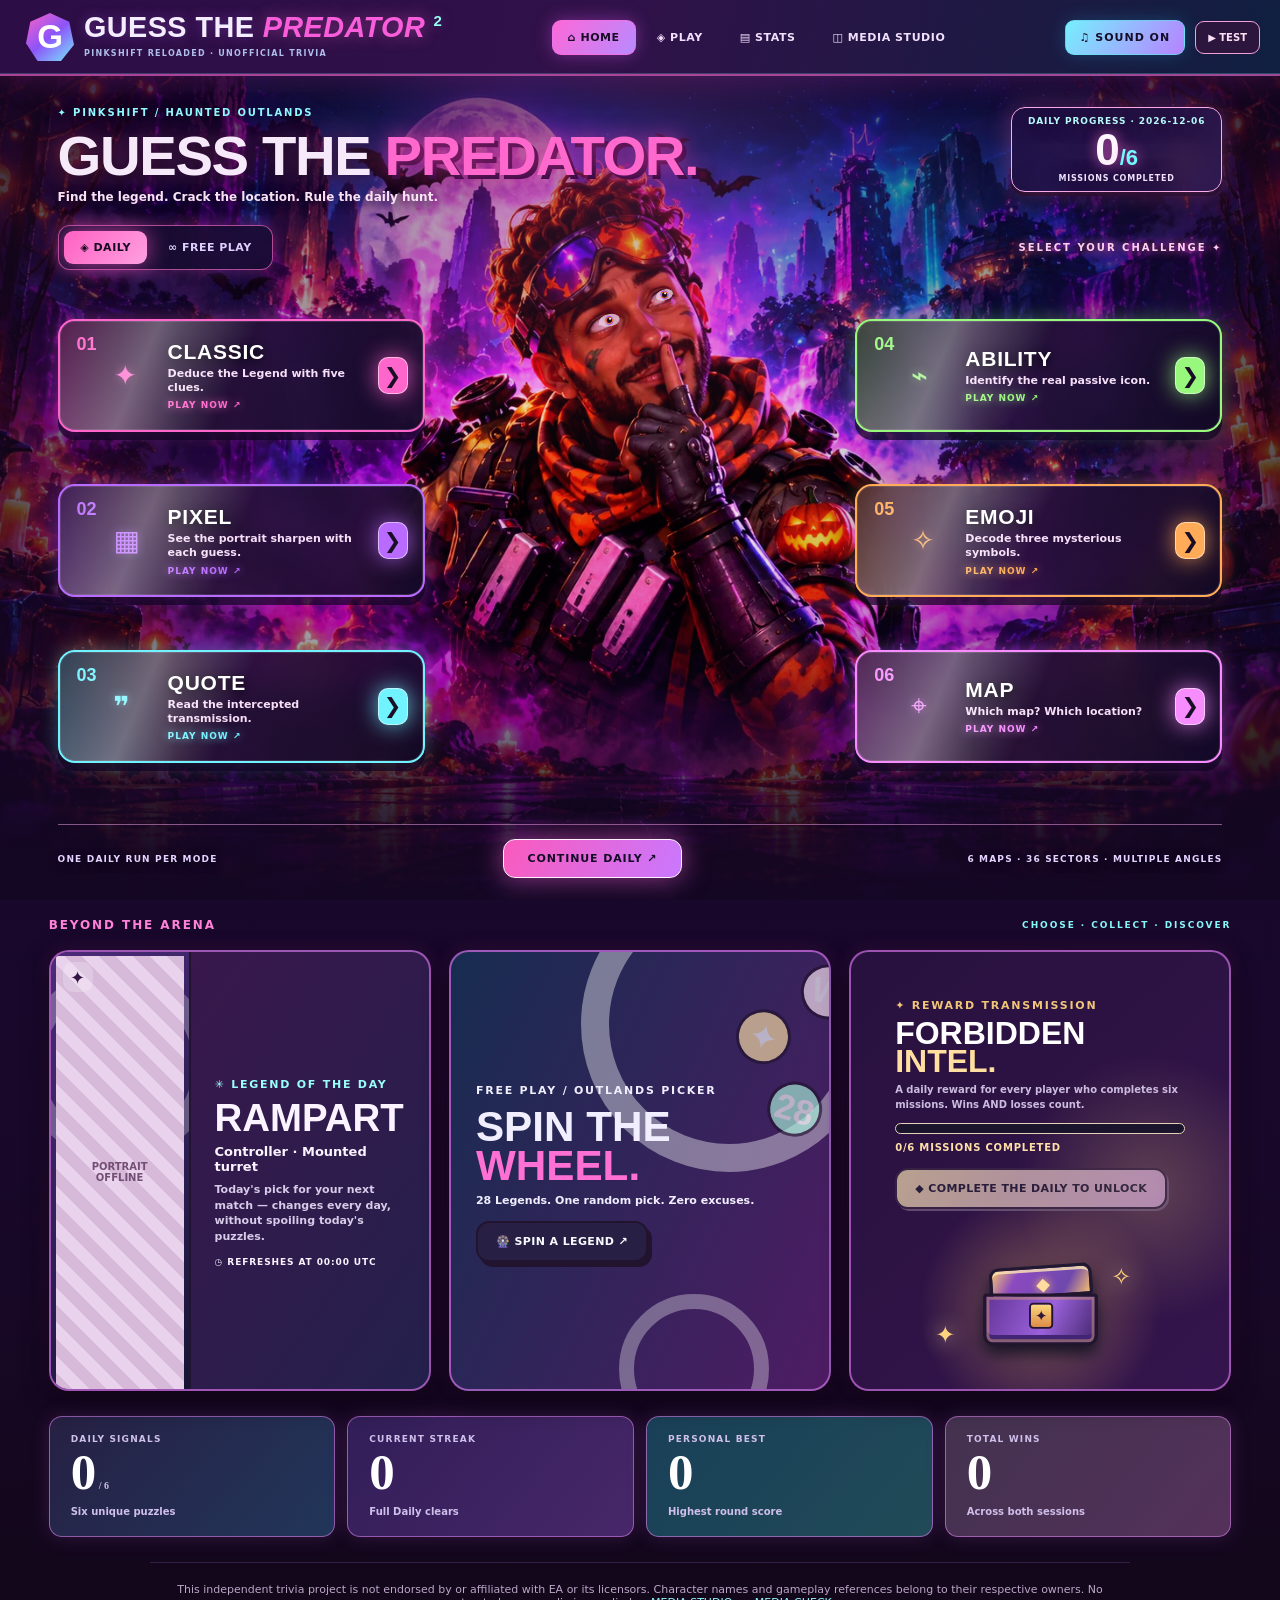
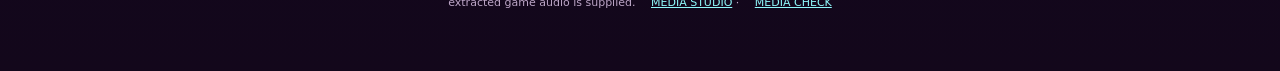
==== commit bc82bcd0: "sadsa" ====
--- a/index.html
+++ b/index.html
@@ -1 +1 @@
-<!doctype html><html lang="en"><head><meta charset="utf-8"/><meta name="viewport" content="width=device-width,initial-scale=1"/><meta name="theme-color" content="#0b071b"/><meta name="description" content="Guess the Predator 2 — unofficial six-mode deduction arcade with Daily and Free Play."/><link rel="icon" href="./assets/favicon.svg" type="image/svg+xml"/><link rel="stylesheet" href="./styles.css?v=2.0.0"/><title>Guess the Predator 2 — Neon Rebirth</title></head><body><div id="app"></div><script type="module" src="./src/app.mjs?v=2.0.0"></script></body></html>+<!doctype html><html lang="en"><head><meta charset="utf-8"/><meta name="viewport" content="width=device-width,initial-scale=1"/><meta name="theme-color" content="#0b071b"/><meta name="description" content="Guess the Predator 2 — unofficial six-mode deduction arcade with Daily and Free Play."/><link rel="icon" href="./assets/favicon.svg" type="image/svg+xml"/><link rel="stylesheet" href="./styles.css?v=2.1.0"/><link rel="stylesheet" href="./pinkshift.css?v=2.1.0"/><title>Guess the Predator 2 — Pinkshift Reloaded</title></head><body><div id="app"></div><script type="module" src="./src/app.mjs?v=2.1.0"></script></body></html>
--- a/pinkshift.css
+++ b/pinkshift.css
@@ -0,0 +1,57 @@
+/* GUESS THE PREDATOR 2 — PINKSHIFT RELOADED
+   Isolated v2.1 visual layer. No embedded UI in art. No character duplication.
+   Art is a single background element in HTML; all controls stay accessible HTML. */
+:root{--ps-pink:#ff53bf;--ps-lilac:#b07aff;--ps-cyan:#78edfd;--ps-gold:#ffb96b;--ps-dark:#100824}
+body{background:radial-gradient(ellipse at 10% 12%,#752886 0,transparent 42%),radial-gradient(ellipse at 90% 55%,#123f74 0,transparent 44%),#10071e;color:#fff1ff}
+.gtp2-top{background:linear-gradient(105deg,#2c0d45,#311149 46%,#101f40)!important;border-bottom:2px solid #fe67cd99!important;box-shadow:0 0 34px #ff3fcf35,inset 0 -1px 0 #86edff37}
+.gtp2-top .nav-item{color:#f2dffd;transition:background .2s,border-color .2s,color .2s}
+.gtp2-top .nav-item:hover,.gtp2-top .nav-item.active{background:linear-gradient(125deg,#fd68d8,#b88aff)!important;color:#190b27!important;border-radius:9px}
+.gtp2-brand .brand-icon{background:linear-gradient(140deg,#ff61c6,#8c54fa,#79e9fa)!important;box-shadow:0 0 18px #ff68d1b1;border-radius:13px}
+.gtp2-brand .brand-text strong{letter-spacing:.015em}.gtp2-brand em{color:#fd66ca;text-shadow:0 0 16px #fd66ca77}
+.gtp2-top .gtp2-sound-switch{background:linear-gradient(125deg,#76effd,#b782ff)!important;color:#160d29!important;border:1px solid #fdbaff}
+.gtp2-top .gtp2-audio-preview{background:#2c163e;border:1px solid #f69ed9;color:#ffdff5;border-radius:9px;padding:10px 12px;font-size:10px;font-weight:900;white-space:nowrap}
+.gtp2-top .gtp2-audio-preview:hover{background:#ec4dab;color:#fff;box-shadow:0 0 20px #fb56d5a0}
+.gtp2-home{background:linear-gradient(180deg,transparent 0,#1e0833 78%,#0d071c 100%)}
+.gtp2-hero{width:100%;border:0!important;border-radius:0!important;box-shadow:none!important;isolation:isolate;position:relative}
+.gtp2-hero:before{content:"";position:absolute;inset:0;z-index:-1;pointer-events:none;background:radial-gradient(circle at 50% 15%,#fa59b52c,transparent 34%),linear-gradient(180deg,#170a2200 72%,#140724dd 100%)}
+.gtp2-backdrop{z-index:-3;object-fit:cover;object-position:center 46%;filter:saturate(1.15) contrast(1.035)}
+.gtp2-vignette{background:linear-gradient(180deg,#160624ab 0,#17082343 17%,#09021410 40%,#1c06331c 65%,#120720e8 100%),linear-gradient(90deg,#190725b0 0,#1806266e 15%,transparent 42%,transparent 58%,#1409246a 85%,#12061eaf 100%)}
+.gtp2-hero-content{padding:clamp(20px,2.4vw,39px) clamp(22px,4.5vw,92px) 22px!important}
+.gtp2-heading h1{font-weight:900;text-shadow:0 6px 16px #180516c8,0 0 30px #ff69ca73;letter-spacing:-.025em}
+.gtp2-heading h1 span{color:#ff68cc!important;text-shadow:0 0 20px #ff3fa5b3,4px 4px 0 #2b093d}
+.gtp2-kicker{color:#8ffaff!important;letter-spacing:.18em!important}
+.gtp2-heading p{color:#fae2f5;font-weight:700;text-shadow:0 2px 12px #100921}
+.gtp2-progress{background:linear-gradient(115deg,#211044d8,#35205abd)!important;border:1.5px solid #fdaee8!important;box-shadow:0 0 24px #ff72bf4e,0 4px 0 #150624!important;backdrop-filter:blur(12px)}
+.gtp2-progress strong{color:#fff6ff;text-shadow:0 0 13px #ff6bd1c9}
+.gtp2-progress em{color:#74faff}
+.gtp2-switchline{margin-top:21px!important;align-items:center!important}
+.gtp2-session{background:#190d33d9!important;border:1px solid #f56cc5ab!important;border-radius:12px!important;box-shadow:0 0 15px #ee57bd4c;backdrop-filter:blur(12px)}
+.gtp2-session button.active{background:linear-gradient(130deg,#ff61c3,#ffa0e0)!important;box-shadow:0 0 22px #ff55c6aa!important}
+.gtp2-switchline>span{color:#ffcfef!important;font-weight:900;letter-spacing:.2em;text-shadow:0 0 10px #e860b0}
+.gtp2-mode-layout{gap:clamp(13px,2.2vw,35px);min-height:380px}
+.gtp2-mode-column{gap:15px}
+.gtp2-mode-card{position:relative;min-height:113px!important;padding:13px 17px!important;background:linear-gradient(115deg,#18071fdf,#261238dd 52%,#110a26eb)!important;border:2px solid var(--tile)!important;border-radius:17px!important;box-shadow:inset 0 0 0 1px #ffffff20,0 8px 0 #120524b5,0 0 20px color-mix(in srgb,var(--tile) 32%,transparent)!important;backdrop-filter:blur(14px)}
+.gtp2-mode-card:after{content:"";position:absolute;right:-18%;top:-90%;width:50%;height:220%;transform:rotate(23deg);background:linear-gradient(90deg,transparent,#fff5,transparent);pointer-events:none;transition:right .4s}
+.gtp2-mode-card:hover:after{right:120%}
+.gtp2-mode-card:hover,.gtp2-mode-card:focus-visible{transform:translateY(-5px) scale(1.025)!important;box-shadow:0 12px 0 #160521b5,0 0 37px color-mix(in srgb,var(--tile) 65%,transparent)!important}
+.gtp2-mode-copy strong{font-family:Impact,'Arial Narrow',sans-serif;letter-spacing:.035em;text-shadow:0 2px 10px #030206}
+.gtp2-mode-copy small{color:#f8dff9;font-size:11px}
+.gtp2-mode-copy em{color:var(--tile);font-size:9px;text-shadow:0 0 8px color-mix(in srgb,var(--tile) 70%,transparent)}
+.gtp2-mode-arrow{background:var(--tile)!important;box-shadow:0 0 22px color-mix(in srgb,var(--tile) 80%,transparent);border:1px solid #ffffff85}
+.gtp2-card-classic{--tile:#ff66cb!important}.gtp2-card-pixel{--tile:#ba6bff!important}.gtp2-card-quote{--tile:#70f2ff!important}.gtp2-card-ability{--tile:#98f77d!important}.gtp2-card-emoji{--tile:#ffab57!important}.gtp2-card-map{--tile:#f78cff!important}
+.gtp2-hero-footer{border-top:1px solid #fcaaf37d;background:linear-gradient(90deg,transparent,#1a06215c,transparent);padding-top:14px}
+.gtp2-primary{background:linear-gradient(115deg,#fa5abc,#c978ff)!important;border:1px solid #fff1ff!important;color:#130927!important;box-shadow:0 0 27px #f260d691!important}
+.gtp2-bottom{max-width:1710px;gap:18px;background:linear-gradient(180deg,#19082e22,#13071b)}
+.gtp2-side-label{font-size:12px;color:#ff82d6}.gtp2-side-label small{color:#88f7f9}
+.gtp2-bottom .daily-extras article,.gtp2-bottom .vault-showcase{border:2px solid #d674ebaa!important;border-radius:20px!important;box-shadow:0 9px 24px #06020ed9,0 0 19px #f250d326!important}
+.gtp2-bottom .daily-spotlight{background:linear-gradient(125deg,#3e154c,#24204c)!important}
+.gtp2-bottom .wheel-teaser{background:linear-gradient(115deg,#172c50,#4e1c64)!important}
+.gtp2-bottom .vault-showcase{background:linear-gradient(140deg,#28113e,#34144c)!important}
+.gtp2-bottom .stat{border-color:#e185f391!important;box-shadow:0 0 19px #cc63e62b!important}
+.gtp2-disclaimer{max-width:980px;margin:auto;color:#bda6c7;font-size:11px}
+/* Preserve keyboard accessibility and media controls */
+.gtp2-top button:focus-visible,.gtp2-session button:focus-visible,.gtp2-mode-card:focus-visible{outline:3px solid #fff29d!important;outline-offset:3px}
+@media(max-width:1100px){.gtp2-hero-content{padding-inline:25px!important}.gtp2-mode-card{padding:9px!important}.gtp2-mode-copy small{font-size:9px}.gtp2-mode-layout{gap:10px}}
+@media(max-width:600px){.gtp2-top .gtp2-audio-preview{font-size:8px;padding:8px 7px}.gtp2-top-inner{gap:8px}.gtp2-hero-content{padding:19px 12px 15px!important}.gtp2-backdrop{object-position:50% 37%}.gtp2-vignette{background:linear-gradient(180deg,#15051ac7 0,#14081c11 31%,#12051c75 53%,#16051ce5 100%),linear-gradient(90deg,#13041e9c,transparent 32%,transparent 68%,#13041e98)}.gtp2-mode-layout{padding-top:125px}.gtp2-mode-card{min-height:103px!important;padding:9px 8px!important}.gtp2-mode-copy strong{font-size:20px}.gtp2-mode-copy small{font-size:8px}.gtp2-mode-copy em{font-size:7px}.gtp2-mode-number{font-size:14px}.gtp2-mode-arrow{width:19px;height:29px;font-size:14px}}
+@media(max-width:390px){.gtp2-top .gtp2-audio-preview{display:none}}
+@media(prefers-reduced-motion:reduce){.gtp2-mode-card:after{display:none!important}.gtp2-mode-card{transition:none!important}}
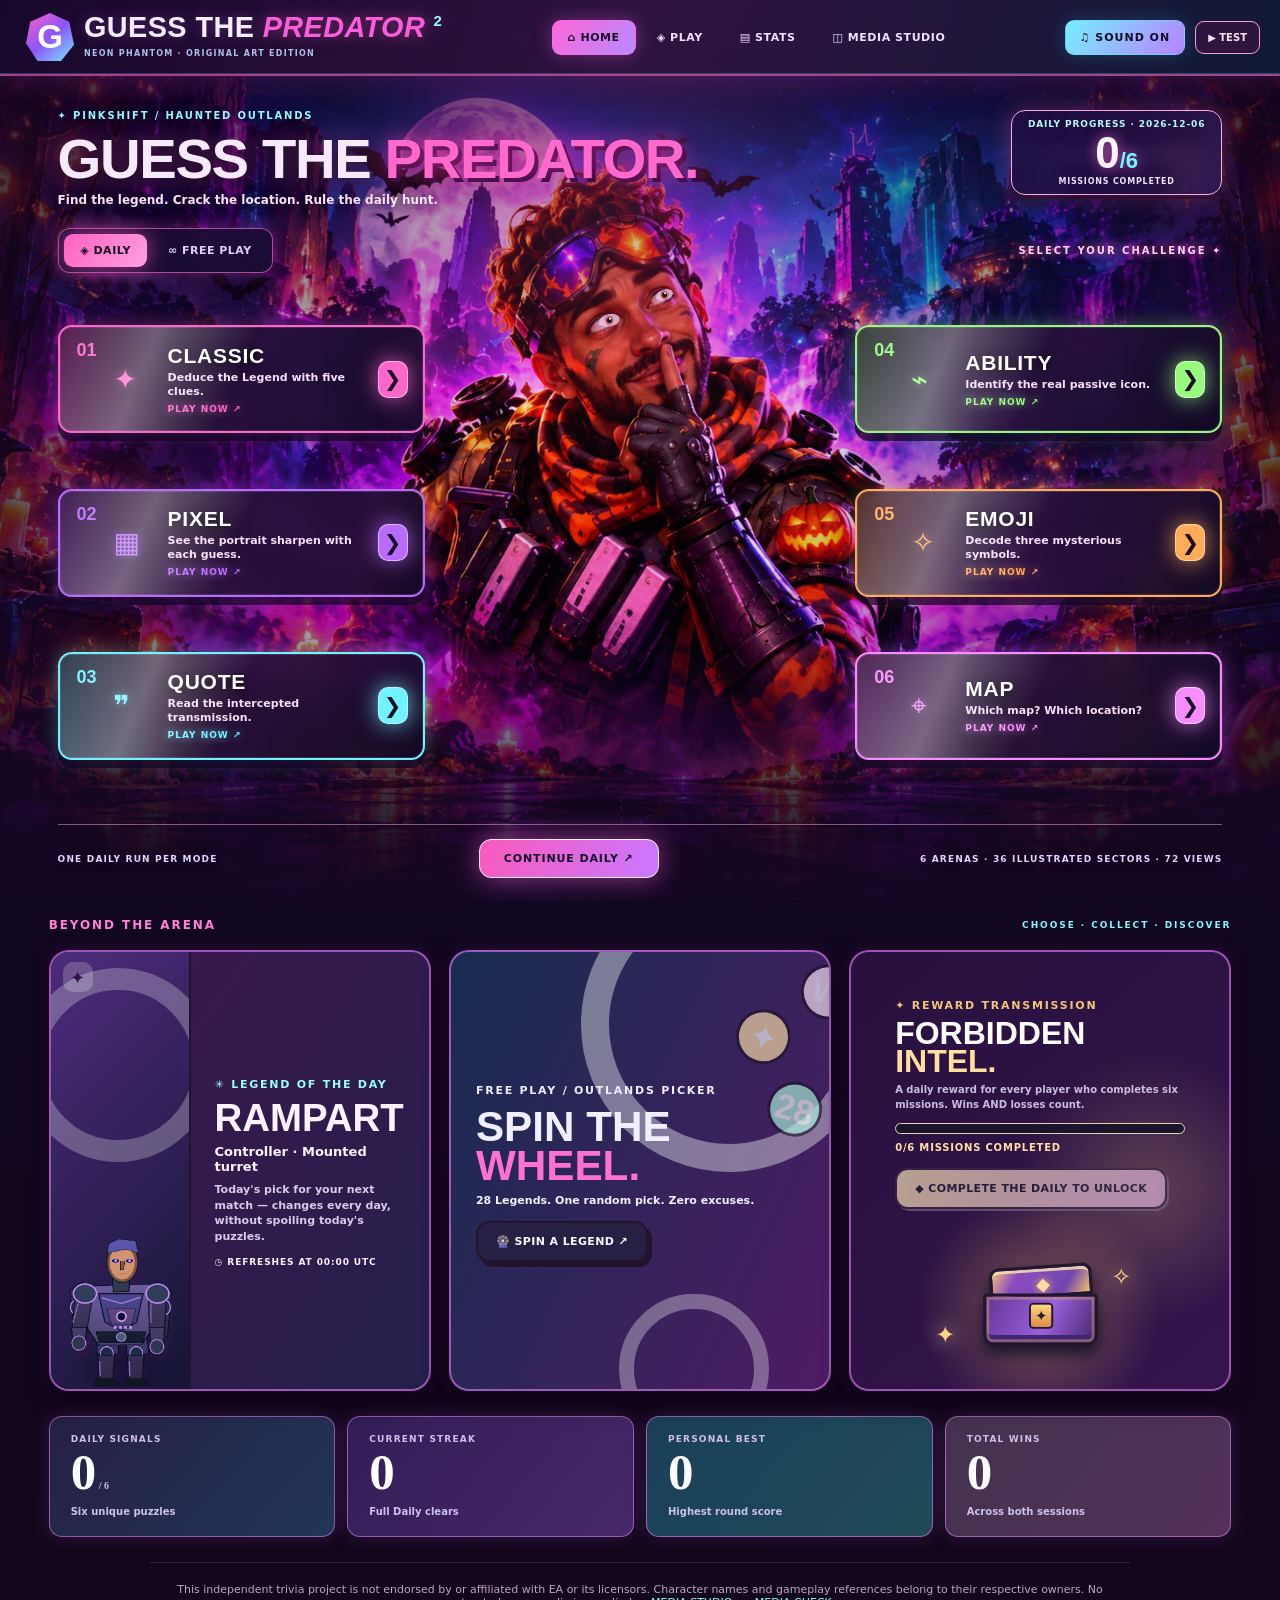
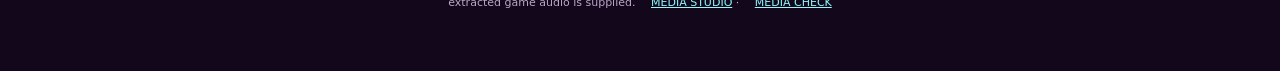
==== commit a7609e85: "xdd" ====
--- a/index.html
+++ b/index.html
@@ -1 +1 @@
-<!doctype html><html lang="en"><head><meta charset="utf-8"/><meta name="viewport" content="width=device-width,initial-scale=1"/><meta name="theme-color" content="#0b071b"/><meta name="description" content="Guess the Predator 2 — unofficial six-mode deduction arcade with Daily and Free Play."/><link rel="icon" href="./assets/favicon.svg" type="image/svg+xml"/><link rel="stylesheet" href="./styles.css?v=2.1.0"/><link rel="stylesheet" href="./pinkshift.css?v=2.1.0"/><title>Guess the Predator 2 — Pinkshift Reloaded</title></head><body><div id="app"></div><script type="module" src="./src/app.mjs?v=2.1.0"></script></body></html>+<!doctype html><html lang="en"><head><meta charset="utf-8"/><meta name="viewport" content="width=device-width,initial-scale=1"/><meta name="theme-color" content="#0b071b"/><meta name="description" content="Guess the Predator 2 — unofficial six-mode deduction arcade with Daily and Free Play."/><link rel="icon" href="./assets/favicon.svg" type="image/svg+xml"/><link rel="stylesheet" href="./styles.css?v=2.2.0"/><link rel="stylesheet" href="./pinkshift.css?v=2.2.0"/><title>Guess the Predator 2 — Neon Phantom — Pinkshift 2.0</title></head><body><div id="app"></div><script type="module" src="./src/app.mjs?v=2.2.0"></script></body></html>
--- a/pinkshift.css
+++ b/pinkshift.css
@@ -55,3 +55,109 @@
 @media(max-width:600px){.gtp2-top .gtp2-audio-preview{font-size:8px;padding:8px 7px}.gtp2-top-inner{gap:8px}.gtp2-hero-content{padding:19px 12px 15px!important}.gtp2-backdrop{object-position:50% 37%}.gtp2-vignette{background:linear-gradient(180deg,#15051ac7 0,#14081c11 31%,#12051c75 53%,#16051ce5 100%),linear-gradient(90deg,#13041e9c,transparent 32%,transparent 68%,#13041e98)}.gtp2-mode-layout{padding-top:125px}.gtp2-mode-card{min-height:103px!important;padding:9px 8px!important}.gtp2-mode-copy strong{font-size:20px}.gtp2-mode-copy small{font-size:8px}.gtp2-mode-copy em{font-size:7px}.gtp2-mode-number{font-size:14px}.gtp2-mode-arrow{width:19px;height:29px;font-size:14px}}
 @media(max-width:390px){.gtp2-top .gtp2-audio-preview{display:none}}
 @media(prefers-reduced-motion:reduce){.gtp2-mode-card:after{display:none!important}.gtp2-mode-card{transition:none!important}}
+
+/* ============================================================================
+   GTP2 V2.2 / NEON PHANTOM • PINKSHIFT 2.0
+   A single isolated visual layer: no CSS changes to the legacy file are needed.
+   ============================================================================ */
+:root{--ps-ink:#120720;--ps-glass:rgba(26,14,48,.82);--ps-stroke:rgba(250,133,239,.56);--ps-ice:#8dffff}
+.gtp2-top{background:linear-gradient(110deg,#19082de8,#311440f0,#111c39ea)!important;backdrop-filter:blur(16px)}
+.gtp2-home{background:linear-gradient(180deg,#17062408,#120722 85%,#090417)!important}
+.gtp2-hero{min-height:clamp(650px,76vh,930px);border:0!important;box-shadow:none!important;outline:0!important}
+.gtp2-hero-content{padding-top:clamp(18px,3vw,34px)!important}
+.gtp2-mode-card{border-radius:14px!important;min-height:108px!important;transition:transform .18s ease,border .18s ease,box-shadow .18s ease!important}
+.gtp2-mode-card:hover{transform:translateY(-4px) scale(1.012)!important}
+.gtp2-session button{font-weight:900}
+.gtp2-primary,.gtp2-mode-arrow{transition:filter .2s,transform .2s}
+.gtp2-primary:hover,.gtp2-mode-arrow:hover{filter:brightness(1.15)}
+
+/* The game screens have real background art and per-mode accent lights. */
+.app[data-screen="game"]{background:#0c0820;min-height:100vh}
+.app[data-screen="game"]:before{content:"";position:fixed;inset:0;z-index:0;pointer-events:none;background:radial-gradient(circle at 13% 17%,#ff4eca35,transparent 28%),radial-gradient(circle at 90% 43%,#68eeff2c,transparent 37%),#0a071a}
+.gtp2-game-scene{isolation:isolate;position:relative;width:min(1450px,calc(100% - 52px));padding:22px 12px 75px!important}
+.gtp2-game-scene:before{content:"";position:absolute;top:-30px;bottom:-40px;left:50%;width:100vw;transform:translateX(-50%);pointer-events:none;z-index:-2;background-image:linear-gradient(180deg,rgba(7,5,27,.67),rgba(12,6,29,.82) 54%,#0d0624ed 100%),var(--scene-image);background-size:cover;background-repeat:no-repeat;background-position:center top;filter:saturate(1.18)}
+.gtp2-game-scene:after{content:"";position:absolute;inset:-24px calc(-50vw + 50%);z-index:-1;pointer-events:none;background:radial-gradient(ellipse at 50% 5%,var(--scene-light),transparent 35%),repeating-linear-gradient(90deg,transparent 0,transparent 109px,#ff69cf09 110px),linear-gradient(0deg,#0a0518a8,transparent 45%);mask-image:linear-gradient(180deg,#000 60%,transparent)}
+.gtp2-scene-classic{--scene-image:url('./assets/maps/kc-gauntlet-concept-1.webp');--scene-light:#ed5daf39;--tile:#ff70c4}
+.gtp2-scene-pixel{--scene-image:url('./assets/maps/we-climatizer-concept-1.webp');--scene-light:#785ffe5d;--tile:#b68aff}
+.gtp2-scene-quote{--scene-image:url('./assets/maps/ed-boardwalk-interior-concept-1.webp');--scene-light:#57deff43;--tile:#7ff6ff}
+.gtp2-scene-ability{--scene-image:url('./assets/maps/bm-production-interior-concept-1.webp');--scene-light:#89ffa942;--tile:#99efa9}
+.gtp2-scene-emoji{--scene-image:url('./assets/maps/ed-neon-concept-1.webp');--scene-light:#ffbf7640;--tile:#ffba6a}
+.gtp2-scene-map{--scene-image:url('./assets/maps/ol-bonsai-concept-1.webp');--scene-light:#bf87ff65;--tile:#f5a2fc}
+.gtp2-game-scene .game-topline{background:rgba(18,9,34,.42);padding:3px 17px;border:1px solid #d275c85f;border-radius:10px;backdrop-filter:blur(8px)}
+.gtp2-game-scene .game-topline .tiny-link{color:#ffb9e5!important}
+.gtp2-game-scene .game-titlebar{padding:14px 6px 15px;margin-top:9px}
+.gtp2-game-scene .game-titlebar h1{color:#fff6ff;text-shadow:0 5px 25px #05050fcf,0 0 30px var(--scene-light);font-size:clamp(51px,6vw,84px)}
+.gtp2-game-scene .game-titlebar p{color:#eecfec!important;font-size:13px;font-weight:700}
+.gtp2-game-scene .game-titlebar .kicker{color:var(--tile)!important}
+.gtp2-game-scene .game-attempts{border:1px solid var(--tile);color:#ffefff;background:rgba(32,17,53,.91);box-shadow:0 0 20px #ef62e54c;font-size:36px}
+.gtp2-game-scene .game-attempts small{color:var(--tile)}
+.gtp2-game-scene .mode-rail{background:#120b2ca8;border:1px solid #e490e651;padding:8px;border-radius:16px;backdrop-filter:blur(10px)}
+.gtp2-game-scene .mode-tab{border-radius:10px;background:#25173bc9;color:#ead3f7;box-shadow:none;border:1px solid #ffc1ec35}
+.gtp2-game-scene .mode-tab.active{border-color:var(--tile);background:linear-gradient(130deg,rgba(236,105,203,.32),rgba(111,207,247,.19));box-shadow:0 0 17px color-mix(in srgb,var(--tile) 32%,transparent)}
+.gtp2-game-scene .style-strip{border:1px solid #d583d4a8;background:rgba(35,20,62,.88)!important;color:#eedef9;backdrop-filter:blur(9px);box-shadow:0 9px 32px #0005}
+.gtp2-game-scene .style-description{color:#ccbbdf}
+.gtp2-game-scene .style-strip strong{color:#fff}
+.gtp2-game-scene .segment{background:#2e1c4b;color:#e5ddf6;border:1px solid #b76fdb9e}
+.gtp2-game-scene .segment.active{background:#ff82ca;color:#1a0b2d}
+.gtp2-game-scene .clue-card{background:rgba(20,12,43,.90)!important;color:#fff!important;border:1px solid #dd84f6a8!important;box-shadow:0 15px 50px #0009,0 0 30px #c85df325!important;backdrop-filter:blur(14px)}
+.gtp2-game-scene .guess-card{background:linear-gradient(148deg,rgba(250,222,255,.96),rgba(229,211,253,.97))!important;color:#25143c!important;border:1px solid #de8af2ad!important;box-shadow:0 15px 50px #0009,0 0 30px #c85df328!important}
+.gtp2-game-scene .panel-top{background:linear-gradient(120deg,#2b1747,#44265e)!important;color:#ffdcf4!important;border-color:#c477e85a}
+.gtp2-game-scene .panel-top small{color:#83fded}
+.gtp2-game-scene .guess-card .panel-top{background:linear-gradient(120deg,#80e8ea,#b698f7)!important;color:#1d193c!important}
+.gtp2-game-scene .guess-card .panel-top small{color:#2c2453}
+.gtp2-game-scene .guess-top h2,.gtp2-game-scene .guess-top small,.gtp2-game-scene .scanner-head,.gtp2-game-scene .scanner-head small{color:#341d4a}
+.gtp2-game-scene .clue-foot{background:rgba(16,9,37,.95);color:#daade5;border-top:1px solid #a778c657}
+.gtp2-game-scene .clue-visual{background:radial-gradient(circle at 55% 39%,#513b87,#27134b 68%,#160c2e)!important}
+.gtp2-game-scene .visual-pixel{background:linear-gradient(135deg,#401770,#24376f)!important}
+.gtp2-game-scene .visual-emoji{background:radial-gradient(circle,#683779,#2b124c)!important}
+.gtp2-game-scene .visual-ability{background:radial-gradient(circle at 50% 50%,#325e62,#111b39)!important}
+.gtp2-game-scene .emoji-token{border-color:#f1a7fc;background:#351b54;color:#fff;box-shadow:0 6px 16px #0008}
+.gtp2-game-scene .pixel-caption{background:#26113e;color:#fff;border-color:#ffb5f1}
+.gtp2-game-scene .game-timer{background:#381c5f;color:#fff;border-color:#ff8cd9}
+.gtp2-game-scene .map-photo{background:linear-gradient(140deg,#22244d,#14162f)}
+.gtp2-game-scene .map-frame,.gtp2-game-scene .map-terminal{box-shadow:0 18px 56px #0008;border-color:#b879da}
+.gtp2-game-scene .map-credit{letter-spacing:.065em;font-size:10px;background:#170c32;color:#bfeeff}
+.gtp2-game-scene .map-terminal{background:#eddbf6;color:#29153f}
+.gtp2-game-scene .map-terminal p{color:#573f6f}
+.gtp2-game-scene .map-frame .panel-top{color:#fff!important}
+.gtp2-game-scene .map-photo img{width:100%;height:100%;object-fit:cover}
+
+/* Quote: no fake play button, no media missing notice, just a legible intercepted message. */
+.gtp2-quote-rework{display:flex!important;flex-direction:column;align-items:center;justify-content:center;gap:24px;min-height:395px;padding:23px 36px!important;isolation:isolate;background:linear-gradient(150deg,#151330,#281c57 65%,#132d45)!important}
+.gtp2-quote-rework:before{content:"";position:absolute;inset:0;border:0!important;width:auto!important;height:auto!important;border-radius:0!important;background:repeating-linear-gradient(0deg,transparent 0,transparent 18px,#8becf90a 19px),radial-gradient(circle at 50% 50%,#e96bd21e,transparent 55%);z-index:-1}
+.gtp2-quote-head{display:flex;justify-content:space-between;gap:15px;align-items:center;align-self:stretch;font-size:10px;font-weight:900;color:#8ff8ed;letter-spacing:.12em}
+.gtp2-quote-mark{position:absolute;left:8%;top:11%;font-family:Georgia,serif;font-size:190px;line-height:1;color:#d85fdb28;pointer-events:none}
+.gtp2-quote-rework blockquote{position:relative;z-index:2;font-family:'Barlow Condensed',Impact,sans-serif;font-size:clamp(28px,3.2vw,48px);line-height:1.17;text-align:center;color:#ffedf9!important;font-weight:800;text-shadow:0 4px 25px #0008;max-width:580px;margin:0}
+.gtp2-quote-status{position:relative;z-index:2;border-radius:30px;padding:10px 13px;background:#26113cde;border:1px solid #f887de;color:#d0fbff;font-size:10px;font-weight:900;letter-spacing:.08em;text-align:center}
+.gtp2-live-dot{display:inline-block;background:#7fffe5;border-radius:50%;width:7px;height:7px;box-shadow:0 0 12px #7fffe5;margin-right:5px}
+
+/* Legend browser: one frameless presentation across all 28. Optional local cutouts win.
+   For third-party portraits with embedded backgrounds, the mask softens edges.
+   It cannot truthfully remove a baked-in background at every pixel. */
+.gtp2-picker{background:linear-gradient(150deg,#160d31,#30163e 72%,#0f1d39)!important;border:1px solid #ea7ade!important;color:#ffedfb;box-shadow:0 0 70px #000e,0 0 40px #ce4df43a!important}
+.gtp2-picker .picker-header{background:linear-gradient(110deg,#7c277c,#3d2167,#152b59)!important;color:#fff;border-bottom:1px solid #fb72dcaa}
+.gtp2-picker .picker-header h2{color:#fff;font-size:clamp(32px,3vw,50px)}
+.gtp2-picker .picker-header p{color:#ffcfec}
+.gtp2-picker .picker-search input,.gtp2-picker .picker-search select{background:#1c1336!important;border:1px solid #bd84de!important;color:#fff!important}
+.gtp2-picker .picker-search input::placeholder{color:#c5abd8}
+.gtp2-picker .filter-btn{background:#261739;color:#d7c5e8;border:1px solid #986dc5}
+.gtp2-picker .filter-btn.active,.gtp2-picker .filter-btn:hover{background:#ff73ce;color:#240e35;border-color:#ffb7ea}
+.gtp2-picker .picker-count{color:#90f8ef}
+.gtp2-picker .picker-grid{grid-template-columns:repeat(6,minmax(0,1fr));gap:13px;padding:12px 22px 26px}
+.gtp2-picker .gtp2-legend-card{background:linear-gradient(155deg,#3b2557,#241b48 65%,#192447)!important;border:1px solid #a471d8!important;border-radius:14px!important;box-shadow:0 5px 0 #090619,0 9px 24px #0006!important;color:#fff;overflow:hidden;min-height:183px;transition:transform .2s ease,border .2s ease,box-shadow .2s ease}
+.gtp2-picker .gtp2-legend-card:hover,.gtp2-picker .gtp2-legend-card:focus-visible{transform:translateY(-5px);border-color:#ff9ce9!important;box-shadow:0 10px 0 #090619,0 0 28px #e666d78b!important}
+.gtp2-picker .gtp2-legend-card .portrait-holder{width:100%;height:137px;min-height:137px;background:radial-gradient(ellipse at 50% 96%,#fc7cec33,transparent 68%)!important;padding:5px 8px 0!important;overflow:hidden;display:flex;align-items:flex-end;justify-content:center}
+.gtp2-picker .gtp2-legend-card .portrait-holder img{width:100%;height:100%;max-width:170px;object-fit:contain!important;object-position:bottom center!important;filter:drop-shadow(0 6px 5px #0008) contrast(1.09) saturate(1.08);border:0!important;border-radius:0!important;mix-blend-mode:normal}
+.gtp2-picker .gtp2-legend-card strong{color:#fff;font-family:'Barlow Condensed',Impact,sans-serif;font-size:clamp(13px,1.2vw,18px);letter-spacing:.015em;margin-top:4px}
+.gtp2-picker .gtp2-legend-card small{color:#a9eeed;font-size:10px;margin-bottom:8px}
+.gtp2-picker .gtp2-legend-card .portrait-unavailable{background:transparent;color:#efaee6}
+.gtp2-picker .picker-backdrop{background:#160c22e8}
+@media(max-width:850px){.gtp2-picker .picker-grid{grid-template-columns:repeat(4,minmax(0,1fr))}.gtp2-game-scene{width:calc(100% - 28px)}}
+@media(max-width:600px){.gtp2-game-scene{width:calc(100% - 16px);padding:12px 0 56px!important}.gtp2-game-scene .game-titlebar h1{font-size:clamp(41px,11vw,64px)}.gtp2-picker .picker-grid{grid-template-columns:repeat(3,minmax(0,1fr));gap:8px;padding:8px}.gtp2-picker .gtp2-legend-card .portrait-holder{height:111px;min-height:111px}.gtp2-picker .gtp2-legend-card{min-height:151px}.gtp2-quote-rework{padding:18px!important;min-height:305px}.gtp2-quote-rework blockquote{font-size:32px}.gtp2-quote-head{font-size:8px}.gtp2-game-scene .map-credit{font-size:8px}}
+@media(prefers-reduced-motion:reduce){.gtp2-picker .gtp2-legend-card,.gtp2-game-scene *{animation:none!important;transition:none!important}}
+
+/* Illustrated scenes deliberately include a fair, nonspecific written field report. */
+.gtp2-game-scene .map-field-report{display:flex;align-items:flex-start;gap:15px;padding:11px 17px;background:linear-gradient(95deg,#28183e,#1b2742);color:#f5e3ff;font-size:12px;line-height:1.5;border-top:1px solid #e77ed64a}
+.gtp2-game-scene .map-field-report b{font-size:10px;color:#90f9f2;white-space:nowrap;letter-spacing:.08em}
+.gtp2-game-scene .map-field-report span{color:#e9d4ee}
+@media(max-width:600px){.gtp2-game-scene .map-field-report{flex-direction:column;gap:4px;padding:10px}}
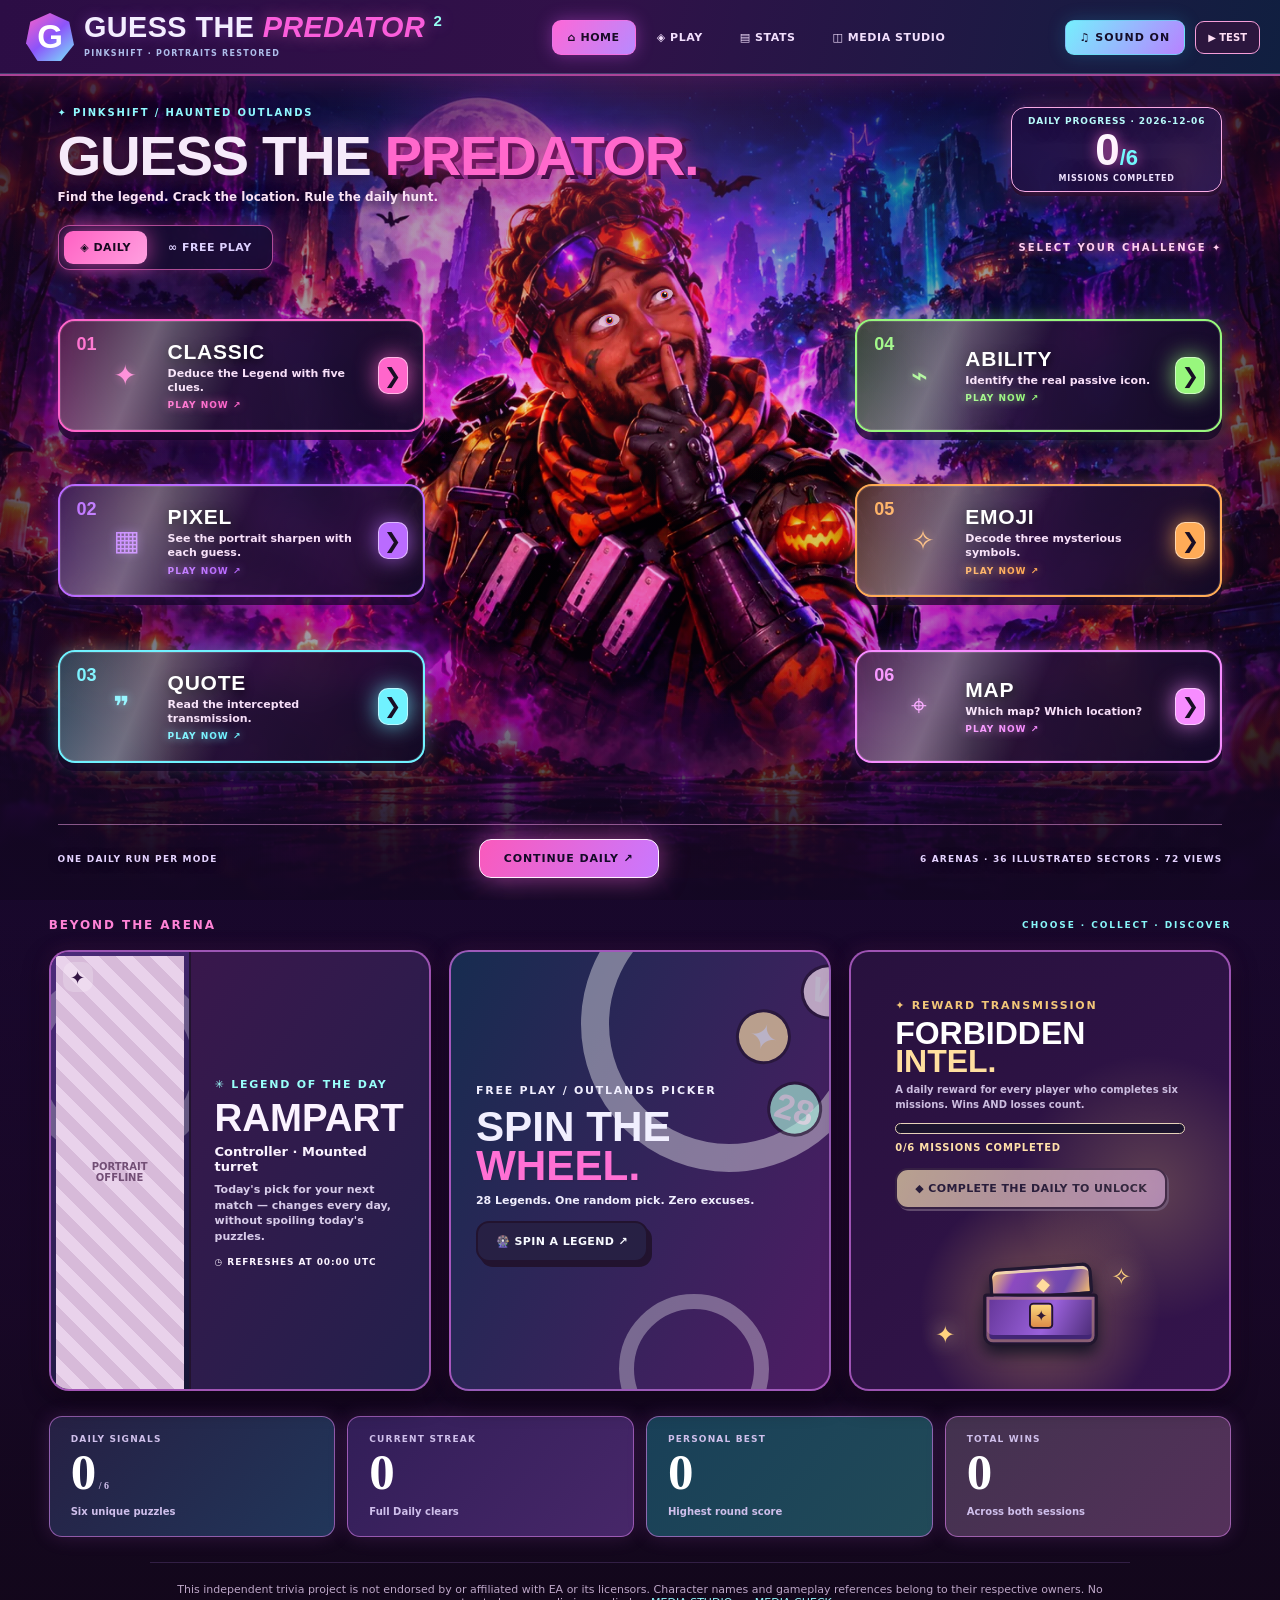
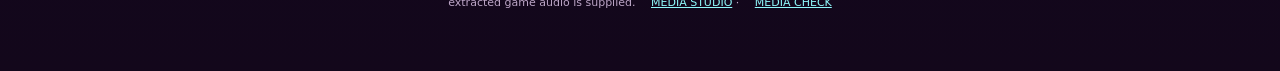
==== commit d775a5c2: "asx" ====
--- a/index.html
+++ b/index.html
@@ -1 +1 @@
-<!doctype html><html lang="en"><head><meta charset="utf-8"/><meta name="viewport" content="width=device-width,initial-scale=1"/><meta name="theme-color" content="#0b071b"/><meta name="description" content="Guess the Predator 2 — unofficial six-mode deduction arcade with Daily and Free Play."/><link rel="icon" href="./assets/favicon.svg" type="image/svg+xml"/><link rel="stylesheet" href="./styles.css?v=2.2.0"/><link rel="stylesheet" href="./pinkshift.css?v=2.2.0"/><title>Guess the Predator 2 — Neon Phantom — Pinkshift 2.0</title></head><body><div id="app"></div><script type="module" src="./src/app.mjs?v=2.2.0"></script></body></html>+<!doctype html><html lang="en"><head><meta charset="utf-8"/><meta name="viewport" content="width=device-width,initial-scale=1"/><meta name="theme-color" content="#0b071b"/><meta name="description" content="Guess the Predator 2 — unofficial six-mode deduction arcade with Daily and Free Play."/><link rel="icon" href="./assets/favicon.svg" type="image/svg+xml"/><link rel="stylesheet" href="./styles.css?v=2.2.1-rollback"/><link rel="stylesheet" href="./pinkshift.css?v=2.2.1-rollback"/><title>Guess the Predator 2 — Pinkshift Portrait Restore</title></head><body><div id="app"></div><script type="module" src="./src/app.mjs?v=2.2.1-rollback"></script></body></html>
--- a/pinkshift.css
+++ b/pinkshift.css
@@ -56,108 +56,11 @@
 @media(max-width:390px){.gtp2-top .gtp2-audio-preview{display:none}}
 @media(prefers-reduced-motion:reduce){.gtp2-mode-card:after{display:none!important}.gtp2-mode-card{transition:none!important}}
 
-/* ============================================================================
-   GTP2 V2.2 / NEON PHANTOM • PINKSHIFT 2.0
-   A single isolated visual layer: no CSS changes to the legacy file are needed.
-   ============================================================================ */
-:root{--ps-ink:#120720;--ps-glass:rgba(26,14,48,.82);--ps-stroke:rgba(250,133,239,.56);--ps-ice:#8dffff}
-.gtp2-top{background:linear-gradient(110deg,#19082de8,#311440f0,#111c39ea)!important;backdrop-filter:blur(16px)}
-.gtp2-home{background:linear-gradient(180deg,#17062408,#120722 85%,#090417)!important}
-.gtp2-hero{min-height:clamp(650px,76vh,930px);border:0!important;box-shadow:none!important;outline:0!important}
-.gtp2-hero-content{padding-top:clamp(18px,3vw,34px)!important}
-.gtp2-mode-card{border-radius:14px!important;min-height:108px!important;transition:transform .18s ease,border .18s ease,box-shadow .18s ease!important}
-.gtp2-mode-card:hover{transform:translateY(-4px) scale(1.012)!important}
-.gtp2-session button{font-weight:900}
-.gtp2-primary,.gtp2-mode-arrow{transition:filter .2s,transform .2s}
-.gtp2-primary:hover,.gtp2-mode-arrow:hover{filter:brightness(1.15)}
-
-/* The game screens have real background art and per-mode accent lights. */
-.app[data-screen="game"]{background:#0c0820;min-height:100vh}
-.app[data-screen="game"]:before{content:"";position:fixed;inset:0;z-index:0;pointer-events:none;background:radial-gradient(circle at 13% 17%,#ff4eca35,transparent 28%),radial-gradient(circle at 90% 43%,#68eeff2c,transparent 37%),#0a071a}
-.gtp2-game-scene{isolation:isolate;position:relative;width:min(1450px,calc(100% - 52px));padding:22px 12px 75px!important}
-.gtp2-game-scene:before{content:"";position:absolute;top:-30px;bottom:-40px;left:50%;width:100vw;transform:translateX(-50%);pointer-events:none;z-index:-2;background-image:linear-gradient(180deg,rgba(7,5,27,.67),rgba(12,6,29,.82) 54%,#0d0624ed 100%),var(--scene-image);background-size:cover;background-repeat:no-repeat;background-position:center top;filter:saturate(1.18)}
-.gtp2-game-scene:after{content:"";position:absolute;inset:-24px calc(-50vw + 50%);z-index:-1;pointer-events:none;background:radial-gradient(ellipse at 50% 5%,var(--scene-light),transparent 35%),repeating-linear-gradient(90deg,transparent 0,transparent 109px,#ff69cf09 110px),linear-gradient(0deg,#0a0518a8,transparent 45%);mask-image:linear-gradient(180deg,#000 60%,transparent)}
-.gtp2-scene-classic{--scene-image:url('./assets/maps/kc-gauntlet-concept-1.webp');--scene-light:#ed5daf39;--tile:#ff70c4}
-.gtp2-scene-pixel{--scene-image:url('./assets/maps/we-climatizer-concept-1.webp');--scene-light:#785ffe5d;--tile:#b68aff}
-.gtp2-scene-quote{--scene-image:url('./assets/maps/ed-boardwalk-interior-concept-1.webp');--scene-light:#57deff43;--tile:#7ff6ff}
-.gtp2-scene-ability{--scene-image:url('./assets/maps/bm-production-interior-concept-1.webp');--scene-light:#89ffa942;--tile:#99efa9}
-.gtp2-scene-emoji{--scene-image:url('./assets/maps/ed-neon-concept-1.webp');--scene-light:#ffbf7640;--tile:#ffba6a}
-.gtp2-scene-map{--scene-image:url('./assets/maps/ol-bonsai-concept-1.webp');--scene-light:#bf87ff65;--tile:#f5a2fc}
-.gtp2-game-scene .game-topline{background:rgba(18,9,34,.42);padding:3px 17px;border:1px solid #d275c85f;border-radius:10px;backdrop-filter:blur(8px)}
-.gtp2-game-scene .game-topline .tiny-link{color:#ffb9e5!important}
-.gtp2-game-scene .game-titlebar{padding:14px 6px 15px;margin-top:9px}
-.gtp2-game-scene .game-titlebar h1{color:#fff6ff;text-shadow:0 5px 25px #05050fcf,0 0 30px var(--scene-light);font-size:clamp(51px,6vw,84px)}
-.gtp2-game-scene .game-titlebar p{color:#eecfec!important;font-size:13px;font-weight:700}
-.gtp2-game-scene .game-titlebar .kicker{color:var(--tile)!important}
-.gtp2-game-scene .game-attempts{border:1px solid var(--tile);color:#ffefff;background:rgba(32,17,53,.91);box-shadow:0 0 20px #ef62e54c;font-size:36px}
-.gtp2-game-scene .game-attempts small{color:var(--tile)}
-.gtp2-game-scene .mode-rail{background:#120b2ca8;border:1px solid #e490e651;padding:8px;border-radius:16px;backdrop-filter:blur(10px)}
-.gtp2-game-scene .mode-tab{border-radius:10px;background:#25173bc9;color:#ead3f7;box-shadow:none;border:1px solid #ffc1ec35}
-.gtp2-game-scene .mode-tab.active{border-color:var(--tile);background:linear-gradient(130deg,rgba(236,105,203,.32),rgba(111,207,247,.19));box-shadow:0 0 17px color-mix(in srgb,var(--tile) 32%,transparent)}
-.gtp2-game-scene .style-strip{border:1px solid #d583d4a8;background:rgba(35,20,62,.88)!important;color:#eedef9;backdrop-filter:blur(9px);box-shadow:0 9px 32px #0005}
-.gtp2-game-scene .style-description{color:#ccbbdf}
-.gtp2-game-scene .style-strip strong{color:#fff}
-.gtp2-game-scene .segment{background:#2e1c4b;color:#e5ddf6;border:1px solid #b76fdb9e}
-.gtp2-game-scene .segment.active{background:#ff82ca;color:#1a0b2d}
-.gtp2-game-scene .clue-card{background:rgba(20,12,43,.90)!important;color:#fff!important;border:1px solid #dd84f6a8!important;box-shadow:0 15px 50px #0009,0 0 30px #c85df325!important;backdrop-filter:blur(14px)}
-.gtp2-game-scene .guess-card{background:linear-gradient(148deg,rgba(250,222,255,.96),rgba(229,211,253,.97))!important;color:#25143c!important;border:1px solid #de8af2ad!important;box-shadow:0 15px 50px #0009,0 0 30px #c85df328!important}
-.gtp2-game-scene .panel-top{background:linear-gradient(120deg,#2b1747,#44265e)!important;color:#ffdcf4!important;border-color:#c477e85a}
-.gtp2-game-scene .panel-top small{color:#83fded}
-.gtp2-game-scene .guess-card .panel-top{background:linear-gradient(120deg,#80e8ea,#b698f7)!important;color:#1d193c!important}
-.gtp2-game-scene .guess-card .panel-top small{color:#2c2453}
-.gtp2-game-scene .guess-top h2,.gtp2-game-scene .guess-top small,.gtp2-game-scene .scanner-head,.gtp2-game-scene .scanner-head small{color:#341d4a}
-.gtp2-game-scene .clue-foot{background:rgba(16,9,37,.95);color:#daade5;border-top:1px solid #a778c657}
-.gtp2-game-scene .clue-visual{background:radial-gradient(circle at 55% 39%,#513b87,#27134b 68%,#160c2e)!important}
-.gtp2-game-scene .visual-pixel{background:linear-gradient(135deg,#401770,#24376f)!important}
-.gtp2-game-scene .visual-emoji{background:radial-gradient(circle,#683779,#2b124c)!important}
-.gtp2-game-scene .visual-ability{background:radial-gradient(circle at 50% 50%,#325e62,#111b39)!important}
-.gtp2-game-scene .emoji-token{border-color:#f1a7fc;background:#351b54;color:#fff;box-shadow:0 6px 16px #0008}
-.gtp2-game-scene .pixel-caption{background:#26113e;color:#fff;border-color:#ffb5f1}
-.gtp2-game-scene .game-timer{background:#381c5f;color:#fff;border-color:#ff8cd9}
-.gtp2-game-scene .map-photo{background:linear-gradient(140deg,#22244d,#14162f)}
-.gtp2-game-scene .map-frame,.gtp2-game-scene .map-terminal{box-shadow:0 18px 56px #0008;border-color:#b879da}
-.gtp2-game-scene .map-credit{letter-spacing:.065em;font-size:10px;background:#170c32;color:#bfeeff}
-.gtp2-game-scene .map-terminal{background:#eddbf6;color:#29153f}
-.gtp2-game-scene .map-terminal p{color:#573f6f}
-.gtp2-game-scene .map-frame .panel-top{color:#fff!important}
-.gtp2-game-scene .map-photo img{width:100%;height:100%;object-fit:cover}
-
-/* Quote: no fake play button, no media missing notice, just a legible intercepted message. */
-.gtp2-quote-rework{display:flex!important;flex-direction:column;align-items:center;justify-content:center;gap:24px;min-height:395px;padding:23px 36px!important;isolation:isolate;background:linear-gradient(150deg,#151330,#281c57 65%,#132d45)!important}
-.gtp2-quote-rework:before{content:"";position:absolute;inset:0;border:0!important;width:auto!important;height:auto!important;border-radius:0!important;background:repeating-linear-gradient(0deg,transparent 0,transparent 18px,#8becf90a 19px),radial-gradient(circle at 50% 50%,#e96bd21e,transparent 55%);z-index:-1}
-.gtp2-quote-head{display:flex;justify-content:space-between;gap:15px;align-items:center;align-self:stretch;font-size:10px;font-weight:900;color:#8ff8ed;letter-spacing:.12em}
-.gtp2-quote-mark{position:absolute;left:8%;top:11%;font-family:Georgia,serif;font-size:190px;line-height:1;color:#d85fdb28;pointer-events:none}
-.gtp2-quote-rework blockquote{position:relative;z-index:2;font-family:'Barlow Condensed',Impact,sans-serif;font-size:clamp(28px,3.2vw,48px);line-height:1.17;text-align:center;color:#ffedf9!important;font-weight:800;text-shadow:0 4px 25px #0008;max-width:580px;margin:0}
-.gtp2-quote-status{position:relative;z-index:2;border-radius:30px;padding:10px 13px;background:#26113cde;border:1px solid #f887de;color:#d0fbff;font-size:10px;font-weight:900;letter-spacing:.08em;text-align:center}
-.gtp2-live-dot{display:inline-block;background:#7fffe5;border-radius:50%;width:7px;height:7px;box-shadow:0 0 12px #7fffe5;margin-right:5px}
-
-/* Legend browser: one frameless presentation across all 28. Optional local cutouts win.
-   For third-party portraits with embedded backgrounds, the mask softens edges.
-   It cannot truthfully remove a baked-in background at every pixel. */
-.gtp2-picker{background:linear-gradient(150deg,#160d31,#30163e 72%,#0f1d39)!important;border:1px solid #ea7ade!important;color:#ffedfb;box-shadow:0 0 70px #000e,0 0 40px #ce4df43a!important}
-.gtp2-picker .picker-header{background:linear-gradient(110deg,#7c277c,#3d2167,#152b59)!important;color:#fff;border-bottom:1px solid #fb72dcaa}
-.gtp2-picker .picker-header h2{color:#fff;font-size:clamp(32px,3vw,50px)}
-.gtp2-picker .picker-header p{color:#ffcfec}
-.gtp2-picker .picker-search input,.gtp2-picker .picker-search select{background:#1c1336!important;border:1px solid #bd84de!important;color:#fff!important}
-.gtp2-picker .picker-search input::placeholder{color:#c5abd8}
-.gtp2-picker .filter-btn{background:#261739;color:#d7c5e8;border:1px solid #986dc5}
-.gtp2-picker .filter-btn.active,.gtp2-picker .filter-btn:hover{background:#ff73ce;color:#240e35;border-color:#ffb7ea}
-.gtp2-picker .picker-count{color:#90f8ef}
-.gtp2-picker .picker-grid{grid-template-columns:repeat(6,minmax(0,1fr));gap:13px;padding:12px 22px 26px}
-.gtp2-picker .gtp2-legend-card{background:linear-gradient(155deg,#3b2557,#241b48 65%,#192447)!important;border:1px solid #a471d8!important;border-radius:14px!important;box-shadow:0 5px 0 #090619,0 9px 24px #0006!important;color:#fff;overflow:hidden;min-height:183px;transition:transform .2s ease,border .2s ease,box-shadow .2s ease}
-.gtp2-picker .gtp2-legend-card:hover,.gtp2-picker .gtp2-legend-card:focus-visible{transform:translateY(-5px);border-color:#ff9ce9!important;box-shadow:0 10px 0 #090619,0 0 28px #e666d78b!important}
-.gtp2-picker .gtp2-legend-card .portrait-holder{width:100%;height:137px;min-height:137px;background:radial-gradient(ellipse at 50% 96%,#fc7cec33,transparent 68%)!important;padding:5px 8px 0!important;overflow:hidden;display:flex;align-items:flex-end;justify-content:center}
-.gtp2-picker .gtp2-legend-card .portrait-holder img{width:100%;height:100%;max-width:170px;object-fit:contain!important;object-position:bottom center!important;filter:drop-shadow(0 6px 5px #0008) contrast(1.09) saturate(1.08);border:0!important;border-radius:0!important;mix-blend-mode:normal}
-.gtp2-picker .gtp2-legend-card strong{color:#fff;font-family:'Barlow Condensed',Impact,sans-serif;font-size:clamp(13px,1.2vw,18px);letter-spacing:.015em;margin-top:4px}
-.gtp2-picker .gtp2-legend-card small{color:#a9eeed;font-size:10px;margin-bottom:8px}
-.gtp2-picker .gtp2-legend-card .portrait-unavailable{background:transparent;color:#efaee6}
-.gtp2-picker .picker-backdrop{background:#160c22e8}
-@media(max-width:850px){.gtp2-picker .picker-grid{grid-template-columns:repeat(4,minmax(0,1fr))}.gtp2-game-scene{width:calc(100% - 28px)}}
-@media(max-width:600px){.gtp2-game-scene{width:calc(100% - 16px);padding:12px 0 56px!important}.gtp2-game-scene .game-titlebar h1{font-size:clamp(41px,11vw,64px)}.gtp2-picker .picker-grid{grid-template-columns:repeat(3,minmax(0,1fr));gap:8px;padding:8px}.gtp2-picker .gtp2-legend-card .portrait-holder{height:111px;min-height:111px}.gtp2-picker .gtp2-legend-card{min-height:151px}.gtp2-quote-rework{padding:18px!important;min-height:305px}.gtp2-quote-rework blockquote{font-size:32px}.gtp2-quote-head{font-size:8px}.gtp2-game-scene .map-credit{font-size:8px}}
-@media(prefers-reduced-motion:reduce){.gtp2-picker .gtp2-legend-card,.gtp2-game-scene *{animation:none!important;transition:none!important}}
-
-/* Illustrated scenes deliberately include a fair, nonspecific written field report. */
-.gtp2-game-scene .map-field-report{display:flex;align-items:flex-start;gap:15px;padding:11px 17px;background:linear-gradient(95deg,#28183e,#1b2742);color:#f5e3ff;font-size:12px;line-height:1.5;border-top:1px solid #e77ed64a}
-.gtp2-game-scene .map-field-report b{font-size:10px;color:#90f9f2;white-space:nowrap;letter-spacing:.08em}
-.gtp2-game-scene .map-field-report span{color:#e9d4ee}
-@media(max-width:600px){.gtp2-game-scene .map-field-report{flex-direction:column;gap:4px;padding:10px}}
+/* V2.2.1 hotfix: text-only Quote, understated and fully legible. */
+.gtp2-quote-rework{display:flex!important;flex-direction:column;gap:18px;justify-content:center;align-items:center;position:relative;min-height:330px;padding:28px!important;background:linear-gradient(130deg,#25143d,#27315a)!important;color:#fff!important}
+.gtp2-quote-rework .gtp2-quote-head{align-self:stretch;display:flex;justify-content:space-between;gap:10px;font-size:11px;font-weight:800;color:#83f7f2}
+.gtp2-quote-rework .gtp2-quote-mark{position:absolute;font-size:120px;color:#ffffff12;left:12%;top:10px;pointer-events:none}
+.gtp2-quote-rework blockquote{position:relative;font-family:Impact,'Arial Narrow',sans-serif;color:#fff!important;line-height:1.2;font-size:clamp(26px,3.5vw,44px);text-align:center;max-width:590px;z-index:1}
+.gtp2-quote-rework .gtp2-quote-status{background:#170d28;border:1px solid #af85de;padding:10px 16px;border-radius:10px;font-size:10px;font-weight:800;color:#a3fff4}
+.gtp2-quote-rework .gtp2-live-dot{display:inline-block;width:7px;height:7px;border-radius:50%;background:#8afbe1;margin-right:5px}
+@media(max-width:600px){.gtp2-quote-rework{min-height:280px;padding:17px!important}.gtp2-quote-rework .gtp2-quote-head{font-size:8px}}
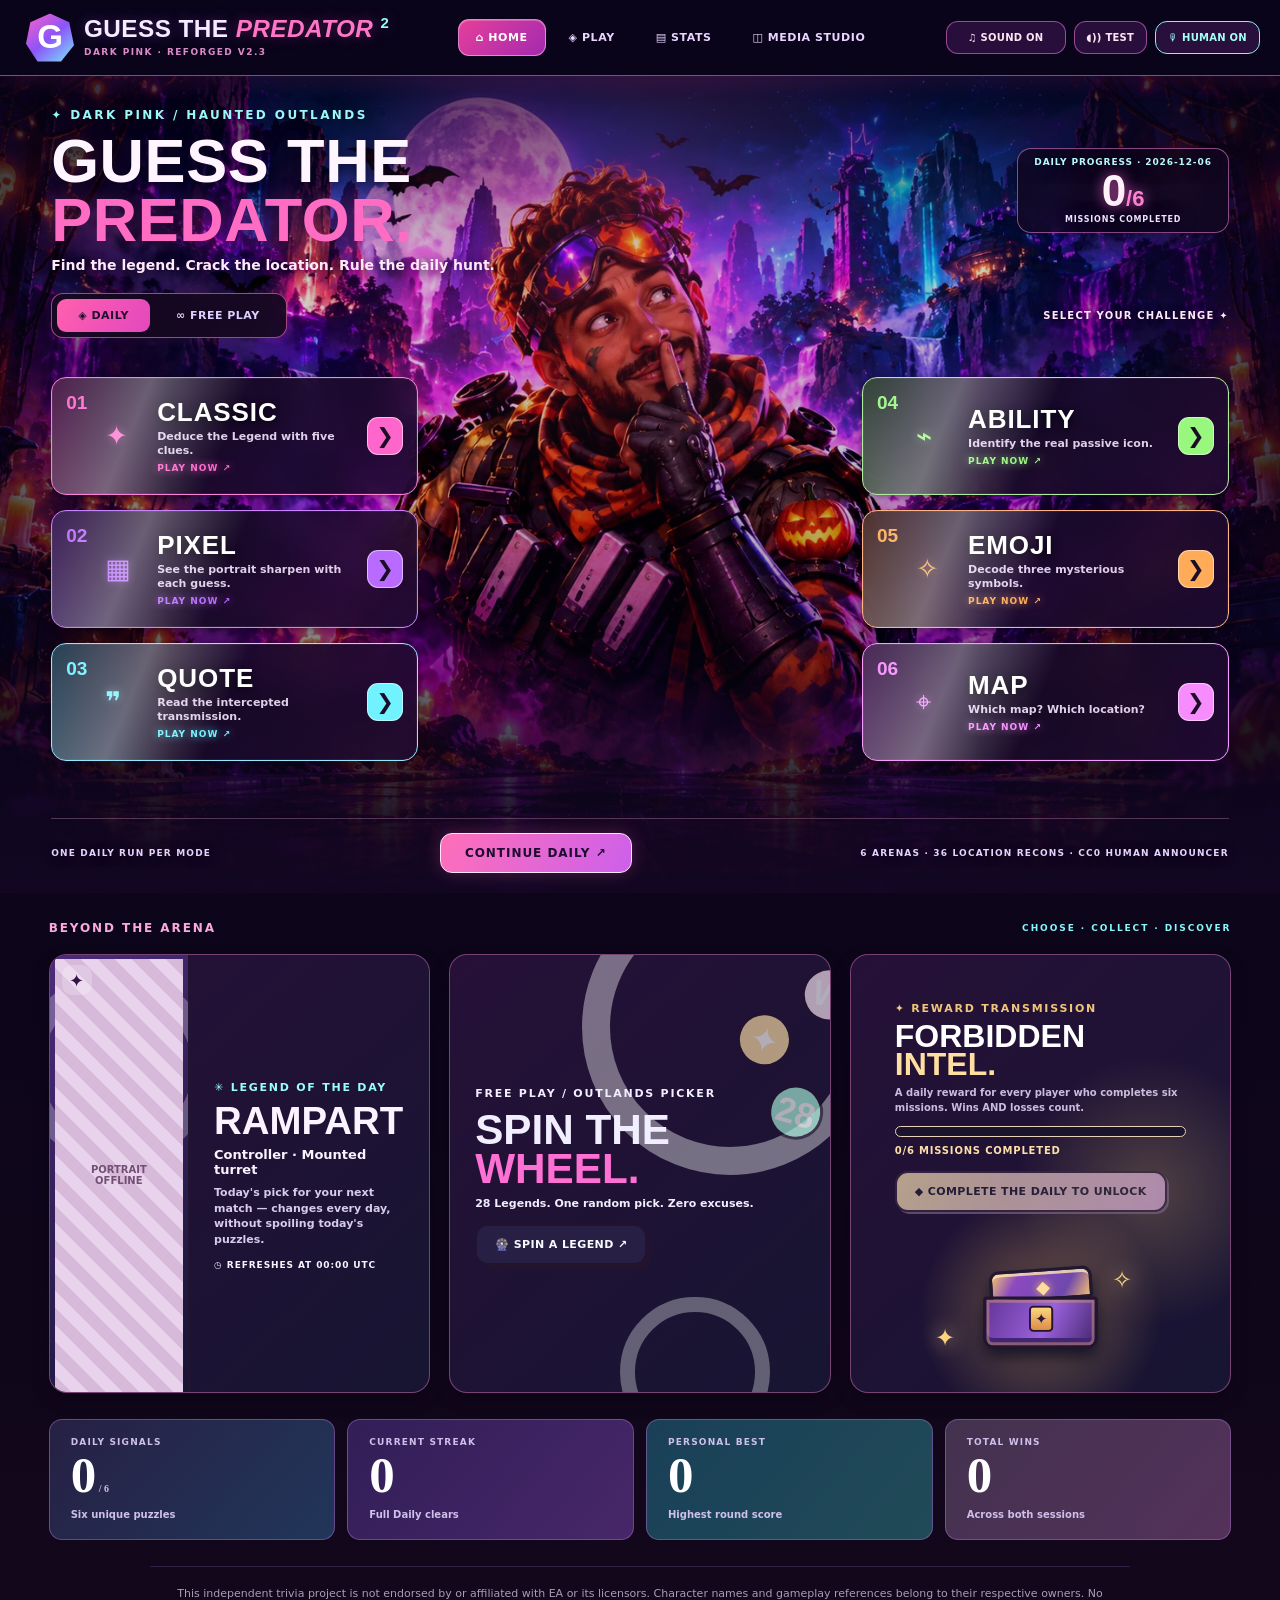
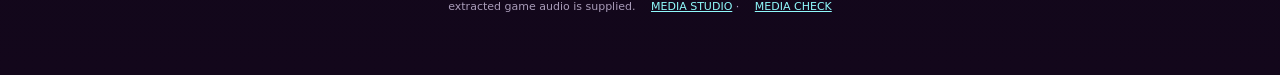
==== commit 97f319e8: "m" ====
--- a/index.html
+++ b/index.html
@@ -1 +1 @@
-<!doctype html><html lang="en"><head><meta charset="utf-8"/><meta name="viewport" content="width=device-width,initial-scale=1"/><meta name="theme-color" content="#0b071b"/><meta name="description" content="Guess the Predator 2 — unofficial six-mode deduction arcade with Daily and Free Play."/><link rel="icon" href="./assets/favicon.svg" type="image/svg+xml"/><link rel="stylesheet" href="./styles.css?v=2.2.1-rollback"/><link rel="stylesheet" href="./pinkshift.css?v=2.2.1-rollback"/><title>Guess the Predator 2 — Pinkshift Portrait Restore</title></head><body><div id="app"></div><script type="module" src="./src/app.mjs?v=2.2.1-rollback"></script></body></html>+<!doctype html><html lang="en"><head><meta charset="utf-8"/><meta name="viewport" content="width=device-width,initial-scale=1"/><meta name="theme-color" content="#0b071b"/><meta name="description" content="Guess the Predator 2 — unofficial six-mode deduction arcade with Daily and Free Play."/><link rel="icon" href="./assets/favicon.svg" type="image/svg+xml"/><link rel="stylesheet" href="./styles.css?v=2.3.0"/><link rel="stylesheet" href="./pinkshift.css?v=2.3.0"/><link rel="stylesheet" href="./dark-pink-v23.css?v=2.3.0"/><title>Guess the Predator 2 — Dark Pink Reforged</title></head><body><div id="app"></div><script type="module" src="./src/app.mjs?v=2.3.0"></script></body></html>
--- a/styles.css
+++ b/styles.css
@@ -565,3 +565,33 @@
 @media(max-width:600px){.gtp2-top{height:64px}.gtp2-top-inner{flex-wrap:nowrap}.gtp2-brand{flex:1;min-width:0}.gtp2-brand .brand-text{min-width:0}.gtp2-brand .brand-text small{display:none}.gtp2-brand .brand-text strong{font-size:clamp(14px,4.1vw,18px);white-space:nowrap;letter-spacing:0}.gtp2-top .topnav{display:none}.gtp2-top .top-actions{flex:none}.gtp2-top .top-actions .switch{font-size:8px}.gtp2-hero-content{min-height:calc(100svh - 64px)}}
 /* Original GTP2 hexagonal mark, deliberately distinct from game-company logos */
 .gtp2-brand .brand-icon{clip-path:polygon(50% 0,90% 18%,100% 66%,73% 100%,24% 100%,0 63%,9% 18%);filter:drop-shadow(0 0 11px #b05fff9d)}
+
+
+/* v2.2.2 Dark Bloom cleanup */
+.gtp2-hero #mirage-gaze{display:none!important}
+.gtp2-top{background:linear-gradient(180deg,rgba(22,12,44,.96),rgba(17,10,35,.94))!important;border-bottom:1px solid #6d4ca8!important}
+.gtp2-top .nav-item{color:#f4eaff!important}
+.gtp2-top .nav-item:hover,.gtp2-top .nav-item.active{background:#ff66c425!important;color:#fff!important}
+.gtp2-top .top-actions .switch,.gtp2-audio-preview{background:linear-gradient(180deg,#2b163f,#211434)!important;color:#ffe8fb!important;border-color:#e46cd2!important;box-shadow:0 0 0 1px rgba(255,255,255,.05) inset!important}
+.gtp2-vignette{background:linear-gradient(180deg,rgba(7,4,24,.64),rgba(7,4,24,.1) 24%,rgba(9,4,24,.2) 58%,rgba(6,4,18,.78) 100%),linear-gradient(90deg,rgba(8,3,24,.48),transparent 22%,transparent 78%,rgba(8,3,24,.52))!important}
+.gtp2-mode-card{box-shadow:inset 0 0 0 1px rgba(255,255,255,.05),0 0 12px color-mix(in srgb,var(--tile) 18%,transparent),0 3px 0 rgba(5,4,14,.78)!important;border-color:color-mix(in srgb,var(--tile) 74%,white 8%)!important}
+.gtp2-mode-card:hover,.gtp2-mode-card:focus-visible{box-shadow:0 5px 0 rgba(5,4,14,.8),0 0 18px color-mix(in srgb,var(--tile) 42%,transparent)!important}
+.gtp2-bottom .daily-extras article,.gtp2-bottom .vault-showcase,.gtp2-bottom .stat{box-shadow:0 4px 18px rgba(9,4,24,.34)!important}
+.gtp2-picker{background:linear-gradient(180deg,#f7e9f6,#f0ddf0)!important;box-shadow:0 10px 34px rgba(8,4,20,.55)!important}
+.gtp2-picker .picker-header{background:linear-gradient(180deg,#e6a0ce,#d88dbf)!important}
+.gtp2-picker .picker-search input,.gtp2-picker .picker-search select{background:#fffafb!important}
+.picker-grid{gap:12px!important}
+.picker-legend{background:linear-gradient(180deg,#fdeef7,#f7dff0)!important;box-shadow:0 2px 0 #512b58!important;border-color:#74427d!important}
+.picker-legend:hover{box-shadow:0 5px 12px rgba(67,29,76,.26)!important;transform:translateY(-3px)!important}
+.picker-legend .portrait-holder{height:156px!important;min-height:156px!important;padding:2px 6px 0!important;background:radial-gradient(circle at 50% 16%,#ffe8f7,#efc7ea 60%,#e9d2f8)!important}
+.picker-legend .portrait-holder img{object-fit:contain!important;object-position:center bottom!important;transform:scale(1.06)}
+.picker-legend strong{font-size:13px!important;padding-top:8px!important}
+.picker-legend small{font-size:10px!important;padding-bottom:11px!important}
+.search-result .portrait-holder,.picker-legend .portrait-holder,.answer-tag .portrait-holder{background:linear-gradient(180deg,#fff0f8,#edd4f8)!important}
+.pixel-preset button{background:#1e1438de!important;border-color:#ff8de1!important;color:#ffeffb!important}
+.pixel-preset button.active{background:#ff94d7!important;color:#2a163a!important;border-color:#2b1838!important;box-shadow:none!important}
+.visual-pixel{background:linear-gradient(140deg,#6e49ae,#ad5cc0 52%,#1d6382)!important}
+.visual-pixel.px-effect-mosaic .pixel-canvas{filter:blur(calc(var(--px-blur,0px) * .58)) saturate(1.03) contrast(1.06)!important}
+.visual-pixel.px-effect-holo .pixel-canvas{filter:hue-rotate(46deg) saturate(1.22) contrast(1.08) blur(calc(var(--px-blur, 0px) * .24))!important}
+.visual-pixel.px-effect-fragments .pixel-canvas{filter:saturate(1.06) contrast(1.04) blur(calc(var(--px-blur,0px) * .24))!important}
+@media(max-width:600px){.picker-legend .portrait-holder{height:138px!important;min-height:138px!important}.picker-legend{min-height:180px!important}}
--- a/dark-pink-v23.css
+++ b/dark-pink-v23.css
@@ -0,0 +1,123 @@
+/* GTP2 DARK PINK REFORGED — consolidated final theme layer.
+   Character imagery stays identifiable; no overlays, no stock stand-ins. */
+:root{--bloom:#ff5db7;--bloom2:#ea38a7;--midnight:#0b0619;--orchid:#942dca;--ice:#77eaf4;--ivory:#f9efff}
+html{background:#0a0614;scroll-behavior:smooth}
+body{color:#f8edff!important;background:radial-gradient(circle at 12% 7%,#72265d75,transparent 31%),radial-gradient(circle at 84% 17%,#522c895a,transparent 39%),#0a0614!important}
+button:focus-visible,a:focus-visible,input:focus-visible{outline:3px solid #93f7ff!important;outline-offset:3px}
+.gtp2-top{position:sticky!important;top:0;z-index:20!important;background:rgba(10,5,27,.96)!important;border-bottom:1px solid #ff5db7a0!important;box-shadow:0 2px 26px #f12aa026!important;backdrop-filter:blur(16px)}
+.gtp2-top-inner{max-width:1780px!important;gap:15px!important}
+.gtp2-brand .brand-text strong{font-size:clamp(19px,1.9vw,30px)!important;letter-spacing:.018em}
+.gtp2-brand .brand-text strong em{color:#ff76c8!important;text-shadow:0 0 13px #fb4dbd58!important}
+.gtp2-brand .brand-text small{color:#dc8bc9!important;font-size:9px!important}
+.gtp2-top .nav-item{padding:11px 17px!important;border:1px solid transparent!important;color:#e9d5ff!important;border-radius:11px!important;transition:background .2s,color .2s,transform .2s!important}
+.gtp2-top .nav-item:hover{background:#fd4fa026!important;transform:translateY(-2px)}
+.gtp2-top .nav-item.active{background:linear-gradient(135deg,#e63f99,#a42aaf)!important;box-shadow:inset 0 1px #ffffff38!important;border-color:#ffc5ea8c!important;color:white!important}
+.gtp2-top .top-actions{gap:8px}
+.gtp2-top .top-actions .switch,.gtp2-audio-preview,.gtp2-voice-toggle{white-space:nowrap;padding:10px 12px;border-radius:12px!important;border:1px solid #e879d395!important;background:rgba(45,17,64,.9)!important;color:#ffe4f4!important;box-shadow:none!important;font-weight:900;cursor:pointer;font-size:10px!important;letter-spacing:.025em}
+.gtp2-audio-preview:hover,.gtp2-voice-toggle:hover,.gtp2-top .top-actions .switch:hover{background:#bd2b83!important}
+.gtp2-voice-toggle[aria-pressed="true"]{border-color:#84f2e8!important;color:#a5fff6!important}
+.gtp2-home{background:#0a0517!important}
+.gtp2-hero{position:relative;min-height:calc(100svh - 83px)!important;overflow:hidden;isolation:isolate;border:none!important;box-shadow:none!important;border-radius:0!important}
+.gtp2-backdrop{object-fit:cover;object-position:center center;opacity:1;filter:saturate(1.03) contrast(1.04) brightness(.91)}
+.gtp2-vignette{background:linear-gradient(180deg,#060416b3 0%,#06041616 22%,#08031b35 56%,#060416e9 98%),linear-gradient(90deg,#0a031d99,transparent 24%,transparent 76%,#0a031dc0)!important}
+.gtp2-hero-content{position:relative;max-width:1740px;margin:auto;padding:32px clamp(20px,4vw,70px) 20px!important;min-height:calc(100svh - 83px)!important}
+.gtp2-heading{gap:16px;align-items:center!important}
+.gtp2-kicker{font-size:12px!important;color:#99f9f5!important;letter-spacing:.2em!important}
+.gtp2-heading h1{font-size:clamp(48px,4.8vw,77px)!important;line-height:.96;letter-spacing:.01em!important;color:#fff5ff!important;text-shadow:0 2px 12px #0a061caa!important}
+.gtp2-heading h1 span{color:#ff6cc3!important;text-shadow:0 0 20px #f349ae40!important}
+.gtp2-heading p{color:#ffe9fa!important;max-width:540px;font-size:14px!important}
+.gtp2-progress{background:#120820c9!important;box-shadow:none!important;border:1px solid #ef84d78c!important}
+.gtp2-progress strong{color:#fff3fa!important}.gtp2-progress strong em{color:#ff82d0!important}
+.gtp2-switchline{margin:20px 0 14px!important;align-items:center;justify-content:space-between}
+.gtp2-switchline>span{color:#ffe8f9!important;letter-spacing:.12em;font-weight:900;text-shadow:0 1px 10px #0c031b}
+.gtp2-session{background:#170821e6!important;border:1px solid #ed6cb3a3!important;box-shadow:0 1px 12px #fa52bb16!important;padding:5px!important}
+.gtp2-session button{padding:10px 21px!important;border-radius:9px!important;font-size:11px!important}
+.gtp2-session button.active{background:linear-gradient(125deg,#ff60ae,#e348be)!important;color:#230f2d!important;box-shadow:none!important}
+.gtp2-mode-layout{align-items:center!important;gap:clamp(15px,3vw,35px)!important;grid-template-columns:minmax(255px,1fr) minmax(240px,1.02fr) minmax(255px,1fr)!important}
+.gtp2-mode-column{gap:15px!important}
+.gtp2-mode-card{min-height:118px!important;display:grid!important;grid-template-columns:27px 40px minmax(0,1fr) 36px!important;gap:12px!important;border-radius:15px!important;padding:14px!important;background:linear-gradient(115deg,rgba(18,9,32,.94),rgba(32,11,50,.86))!important;border:1.5px solid color-mix(in srgb,var(--tile) 74%,#f6c9ff)!important;box-shadow:0 2px 8px #04010a64,inset 0 0 0 1px #ffffff10!important;transition:transform .2s,border-color .2s,background .2s!important}
+.gtp2-mode-card:hover,.gtp2-mode-card:focus-visible{transform:translateY(-3px)!important;background:linear-gradient(120deg,#2c104b,#3a1552)!important;box-shadow:0 4px 15px #04010a5c,0 0 16px color-mix(in srgb,var(--tile) 34%,transparent)!important}
+.gtp2-mode-glyph{font-size:27px!important}.gtp2-mode-number{font-size:19px!important}
+.gtp2-mode-copy strong{font-size:clamp(26px,1.8vw,35px)!important;font-weight:900!important}
+.gtp2-mode-copy small{font-size:11px!important;color:#e1cfea!important}
+.gtp2-mode-copy em{font-size:9px!important;letter-spacing:.11em!important}
+.gtp2-mode-arrow{width:36px!important;height:38px!important;border-radius:11px!important;box-shadow:none!important}
+.gtp2-hero-footer{margin-top:18px!important;border-top:1px solid #f0a6db4b!important}
+.gtp2-primary{background:linear-gradient(120deg,#ff6fb8,#cc60eb)!important;border:1px solid #ffe5ff!important;color:#1e0b30!important;box-shadow:0 0 17px #f858a642!important;font-size:12px!important}
+.gtp2-bottom{max-width:1740px!important;padding-top:28px!important;gap:19px!important}
+.gtp2-side-label{color:#fba8df!important}
+.gtp2-bottom .daily-extras article,.gtp2-bottom .vault-showcase{border:1px solid #f388ce6a!important;box-shadow:0 7px 16px #04010c63!important;border-radius:18px!important;background:linear-gradient(138deg,#261037,#171532)!important}
+.gtp2-bottom .stat{border:1px solid #ad70cf77!important;box-shadow:none!important}
+.gtp2-disclaimer{color:#a99cb9!important;font-size:11px!important}
+/* Gameplay: legible, visibly illustrated per-mode without heavy solid black panels */
+.gtp2-game-scene{position:relative;isolation:isolate;padding-top:23px!important;padding-bottom:72px!important}
+.gtp2-game-scene:before{position:fixed!important;inset:83px 0 0!important;z-index:-2!important;opacity:.98!important;pointer-events:none!important;background:
+radial-gradient(circle at 73% 17%,color-mix(in srgb,var(--tile,#ff77c9) 28%,transparent),transparent 34%),
+radial-gradient(circle at 18% 68%,#8b2a8852,transparent 35%),
+repeating-linear-gradient(115deg,#ffffff05 0 2px,transparent 2px 70px),
+linear-gradient(140deg,#170822,#0d0925 55%,#171037)!important}
+.gtp2-game-scene:after{content:'⌁  //  OUTLANDS SIGNAL  //  ◈';position:fixed;inset:auto 2% 3% auto;transform:rotate(-90deg) translateX(40%);font-size:11px;font-weight:900;letter-spacing:.35em;color:#ffffff13;pointer-events:none;z-index:-1}
+.gtp2-scene-classic:before{--tile:#e86bff;background:radial-gradient(circle at 80% 26%,#7a33ad55,transparent 36%),repeating-linear-gradient(0deg,#c955fe08 0 1px,transparent 2px 64px),linear-gradient(120deg,#230f3b,#0e0a22)!important}
+.gtp2-scene-pixel:before{background:radial-gradient(circle at 74% 20%,#26bce75c,transparent 38%),repeating-linear-gradient(90deg,#64aafc08 0 2px,transparent 3px 38px),linear-gradient(125deg,#230e3d,#091a34)!important}
+.gtp2-scene-quote:before{background:radial-gradient(circle at 78% 30%,#f66fb251,transparent 35%),repeating-linear-gradient(0deg,#ffa5d808 0 1px,transparent 2px 38px),linear-gradient(125deg,#330f31,#141024)!important}
+.gtp2-scene-ability:before{background:radial-gradient(circle at 76% 20%,#54e8a53e,transparent 35%),linear-gradient(120deg,#13243a,#131022)!important}
+.gtp2-scene-emoji:before{background:radial-gradient(circle at 74% 22%,#9a66fa65,transparent 40%),linear-gradient(120deg,#250a39,#16102a)!important}
+.gtp2-scene-map:before{background:radial-gradient(circle at 78% 10%,#df6aaf4d,transparent 34%),repeating-linear-gradient(90deg,#8adaff09 0 1px,transparent 2px 95px),linear-gradient(140deg,#140c30,#0b1831)!important}
+.gtp2-game-scene .game-titlebar{align-items:center!important;gap:16px!important}
+.gtp2-game-scene .game-titlebar h1{font-size:clamp(58px,6vw,90px)!important;color:#f5ecff!important;text-shadow:none!important}
+.gtp2-game-scene .game-titlebar p{color:#e8d9f3!important;font-size:14px!important}
+.gtp2-game-scene .clue-card,.gtp2-game-scene .guess-card,.gtp2-game-scene .map-frame,.gtp2-game-scene .map-terminal{background:#fef4fb!important;border:1.5px solid #a45cba!important;box-shadow:0 5px 20px #06041677!important}
+.gtp2-game-scene .panel-top{background:linear-gradient(90deg,#b873e4,#ed92c7)!important;color:#2d1439!important}
+.gtp2-game-scene .game-attempts{box-shadow:none!important}
+.gtp2-game-scene .mode-tab{border-color:#bb7dda!important;box-shadow:0 2px 8px #0006!important}
+.gtp2-game-scene .mode-tab.active{border-color:#ff87cb!important;box-shadow:0 0 14px #f760bd5c!important}
+.gtp2-game-scene .guess-body{background:#fff7fc!important}
+.map-photo{min-height:350px!important;background:#181d37!important;position:relative}
+.map-photo img{width:100%!important;height:100%!important;object-fit:cover!important}
+.map-photo .map-offline{background:#18132f!important;color:#fae9ff!important}
+.map-credit{font-size:10px!important;letter-spacing:.09em!important;color:#654278!important;text-align:center!important}
+.capture-credit{display:none}
+.map-photo.has-map-art:not(.recon-art)+.map-credit .capture-credit{display:block}
+.map-photo.has-map-art:not(.recon-art)+.map-credit .recon-credit{display:none}
+.map-structural-intel{margin:18px 0 6px;padding:13px 15px;border-left:4px solid #df58aa;background:#f3def1;border-radius:8px;color:#392040}
+.map-structural-intel small{letter-spacing:.13em;color:#8c3b82;font-weight:900}
+.map-structural-intel p{margin:8px 0 0!important;font-size:13px!important;line-height:1.5!important;color:#42224f!important}
+/* Bigger portraits, keep recognisable original character images rather than generic substitutes */
+.picker-backdrop{background:#12051eec!important;backdrop-filter:blur(9px)!important}
+.gtp2-picker{width:min(1250px,98vw)!important;height:min(840px,96svh)!important;background:#faeafa!important;border:1.5px solid #ee8cd2!important;border-radius:22px!important;box-shadow:0 16px 38px #03000999!important}
+.gtp2-picker .picker-header{padding:24px 28px!important;background:linear-gradient(120deg,#f7add7,#bd7ed1)!important;color:#2a1435!important}
+.gtp2-picker .picker-header h2{font-size:clamp(42px,4.5vw,66px)!important;color:#291139!important}
+.gtp2-picker .picker-header p{font-size:13px!important;color:#4c2253!important}
+.gtp2-picker .picker-grid{grid-template-columns:repeat(5,minmax(0,1fr))!important;gap:13px!important;padding:11px 24px 24px!important}
+.gtp2-picker .picker-legend{min-height:250px!important;border:1.5px solid #6f3f7f!important;border-radius:14px!important;background:#fff5fd!important;box-shadow:0 2px 4px #2c0b3e28!important;transition:transform .16s,box-shadow .16s!important}
+.gtp2-picker .picker-legend:hover{transform:translateY(-4px)!important;box-shadow:0 5px 14px #9d3d9a38!important}
+.gtp2-picker .picker-legend .portrait-holder{height:199px!important;min-height:199px!important;background:radial-gradient(circle at 45% 30%,#ffd8ec,#f7bff3 72%,#e8b5f5)!important;padding:0!important}
+.gtp2-picker .picker-legend .portrait-holder img{object-fit:contain!important;object-position:center bottom!important;max-height:199px!important;filter:drop-shadow(0 3px 3px #2d083951)}
+.gtp2-picker .picker-legend strong{font-size:15px!important;color:#2d1647!important;padding:8px 3px 1px!important}
+.gtp2-picker .picker-legend small{font-size:10px!important;color:#764780!important;padding:0 3px 10px!important}
+.picker-visual-note{padding:4px 25px 6px;color:#77547b;font-weight:850;font-size:10px;letter-spacing:.04em}
+/* Successful guess answer panel gets a real portrait focal area */
+.end-panel .answer-tag{min-height:170px!important;padding:12px 22px!important;gap:22px!important}
+.end-panel .answer-tag .portrait-holder{width:145px!important;height:145px!important;min-height:145px!important;padding:0!important;background:radial-gradient(circle,#ffdef4,#c18de2)!important}
+.end-panel .answer-tag .portrait-holder img{object-fit:contain!important;object-position:center bottom!important}
+.end-panel .answer-tag strong{font-size:clamp(20px,2.7vw,34px)!important}
+/* Pixel progression remains readable, not random noise */
+.visual-pixel{background:radial-gradient(circle at 60% 15%,#db9aff,#6d4caf 65%,#301c68)!important}
+.pixel-art .pixel-canvas.loaded{object-position:center!important;transition:filter .48s ease,opacity .48s ease!important}
+.visual-pixel.px-effect-mosaic .pixel-canvas{filter:blur(calc(var(--px-blur,0px) * .28)) contrast(1.03) saturate(.96)!important}
+.visual-pixel.px-effect-holo .pixel-canvas{filter:hue-rotate(36deg) blur(calc(var(--px-blur,0px) * .13)) saturate(1.12)!important}
+.visual-pixel.px-effect-fragments .pixel-canvas{filter:blur(calc(var(--px-blur,0px) * .16)) saturate(1.06)!important}
+.pixel-preset button{background:#271441eb!important;border:1px solid #ff86d1!important;color:#ffe8fa!important;box-shadow:none!important}
+.pixel-preset button.active{background:#f67fc5!important;color:#261239!important;border-color:#ffeaf6!important}
+@media(max-width:1250px){.gtp2-mode-layout{grid-template-columns:minmax(225px,1fr) minmax(195px,.7fr) minmax(225px,1fr)!important}.gtp2-mode-card{grid-template-columns:24px 30px minmax(0,1fr) 27px!important;gap:8px!important;padding:12px!important}.gtp2-mode-copy strong{font-size:25px!important}.gtp2-top .nav-item{padding:9px 11px!important}.gtp2-picker .picker-grid{grid-template-columns:repeat(4,minmax(0,1fr))!important}}
+@media(max-width:820px){.gtp2-hero-content{padding:20px 16px!important}.gtp2-mode-layout{grid-template-columns:repeat(2,minmax(0,1fr))!important;padding-top:80px!important;min-height:440px!important}.gtp2-hero-space{display:none!important}.gtp2-mode-card{min-height:103px!important;grid-template-columns:21px minmax(0,1fr) 25px!important}.gtp2-mode-glyph{display:none!important}.gtp2-mode-copy strong{font-size:24px!important}.gtp2-mode-copy small{font-size:10px!important}.gtp2-voice-toggle{padding:8px!important;font-size:9px!important}.gtp2-picker .picker-grid{grid-template-columns:repeat(3,minmax(0,1fr))!important}.gtp2-picker .picker-legend .portrait-holder{height:160px!important;min-height:160px!important}.gtp2-picker .picker-legend{min-height:210px!important}}
+@media(max-width:600px){.gtp2-top{height:64px!important}.gtp2-top-inner{gap:7px!important}.gtp2-top .top-actions{gap:4px!important}.gtp2-top .top-actions .switch{font-size:8px!important;padding:9px 6px!important}.gtp2-voice-toggle{font-size:0!important;min-width:39px!important}.gtp2-voice-toggle:before{content:'🎙';font-size:17px}.gtp2-audio-preview{display:none!important}.gtp2-hero{min-height:calc(100svh - 64px)!important}.gtp2-hero-content{min-height:calc(100svh - 64px)!important;padding:17px 12px!important}.gtp2-heading h1{font-size:clamp(34px,8.2vw,49px)!important}.gtp2-heading p{font-size:10px!important}.gtp2-kicker{font-size:8px!important}.gtp2-progress{min-width:76px!important;padding:7px!important}.gtp2-switchline{align-items:center;margin:12px 0 6px!important}.gtp2-session button{padding:9px 12px!important;font-size:10px!important}.gtp2-mode-layout{min-height:470px!important;padding-top:110px!important;gap:9px!important}.gtp2-mode-column{gap:9px!important}.gtp2-mode-card{min-height:100px!important;padding:9px 7px!important;grid-template-columns:15px minmax(0,1fr) 19px!important;gap:5px!important}.gtp2-mode-number{font-size:15px!important}.gtp2-mode-copy strong{font-size:21px!important}.gtp2-mode-copy small{font-size:9px!important}.gtp2-mode-arrow{width:19px!important;height:26px!important;font-size:15px!important}.gtp2-bottom{gap:12px!important}.gtp2-picker{width:99vw!important;height:99svh!important}.gtp2-picker .picker-header{padding:13px!important}.gtp2-picker .picker-header h2{font-size:38px!important}.gtp2-picker .picker-grid{grid-template-columns:repeat(2,minmax(0,1fr))!important;padding:9px 12px 22px!important;gap:8px!important}.gtp2-picker .picker-legend .portrait-holder{height:166px!important;min-height:166px!important}.gtp2-picker .picker-legend{min-height:218px!important}.picker-visual-note{display:none}.map-photo{min-height:225px!important}.gtp2-game-scene:before{top:64px!important}}
+@media(prefers-reduced-motion:reduce){*,*:before,*:after{animation-duration:.01ms!important;transition-duration:.01ms!important}}
+
+/* Original themed backdrop artwork shipped locally with this release. */
+.gtp2-scene-classic:before{background-image:linear-gradient(90deg,rgba(6,4,19,.72),rgba(6,4,19,.45)),url("./assets/game-bg/classic.svg")!important;background-size:cover!important;background-position:center!important}
+.gtp2-scene-pixel:before{background-image:linear-gradient(90deg,rgba(6,4,19,.72),rgba(6,4,19,.45)),url("./assets/game-bg/pixel.svg")!important;background-size:cover!important;background-position:center!important}
+.gtp2-scene-quote:before{background-image:linear-gradient(90deg,rgba(6,4,19,.72),rgba(6,4,19,.45)),url("./assets/game-bg/quote.svg")!important;background-size:cover!important;background-position:center!important}
+.gtp2-scene-ability:before{background-image:linear-gradient(90deg,rgba(6,4,19,.72),rgba(6,4,19,.45)),url("./assets/game-bg/ability.svg")!important;background-size:cover!important;background-position:center!important}
+.gtp2-scene-emoji:before{background-image:linear-gradient(90deg,rgba(6,4,19,.72),rgba(6,4,19,.45)),url("./assets/game-bg/emoji.svg")!important;background-size:cover!important;background-position:center!important}
+.gtp2-scene-map:before{background-image:linear-gradient(90deg,rgba(6,4,19,.72),rgba(6,4,19,.45)),url("./assets/game-bg/map.svg")!important;background-size:cover!important;background-position:center!important}
